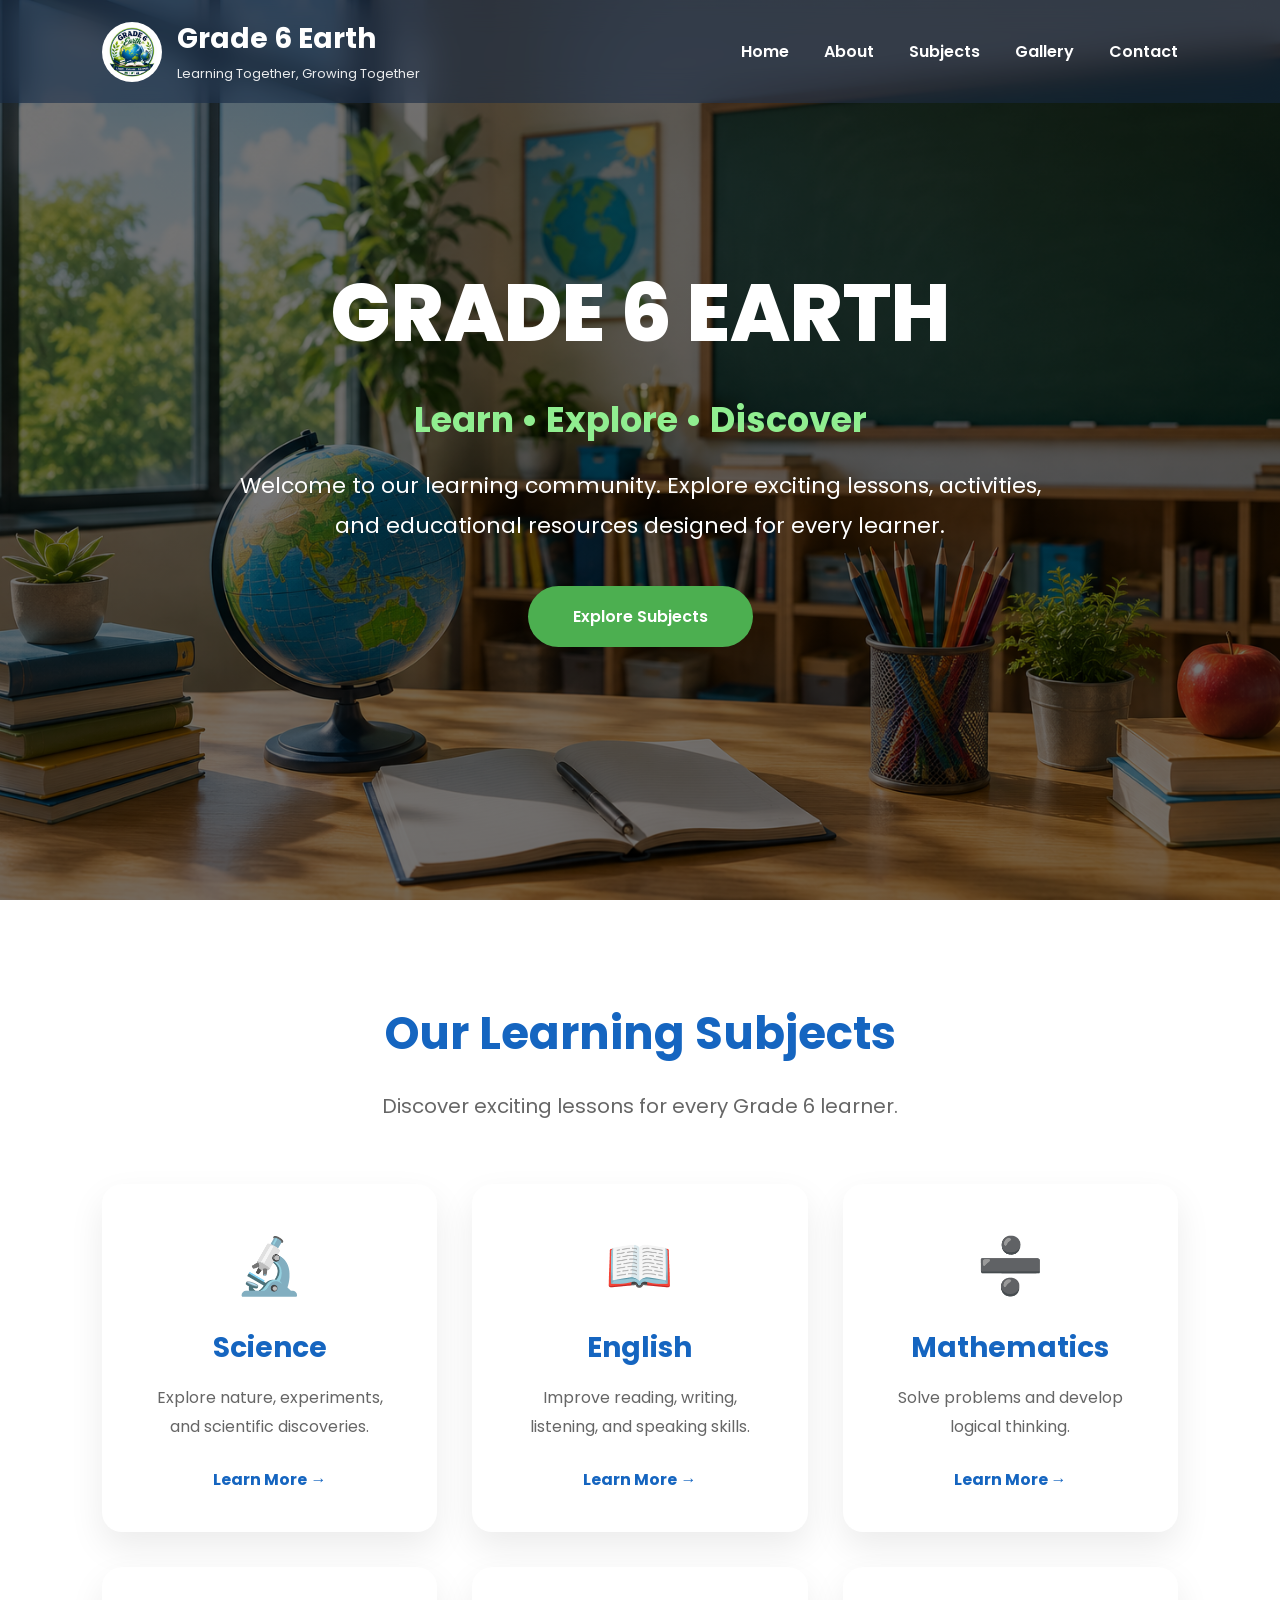
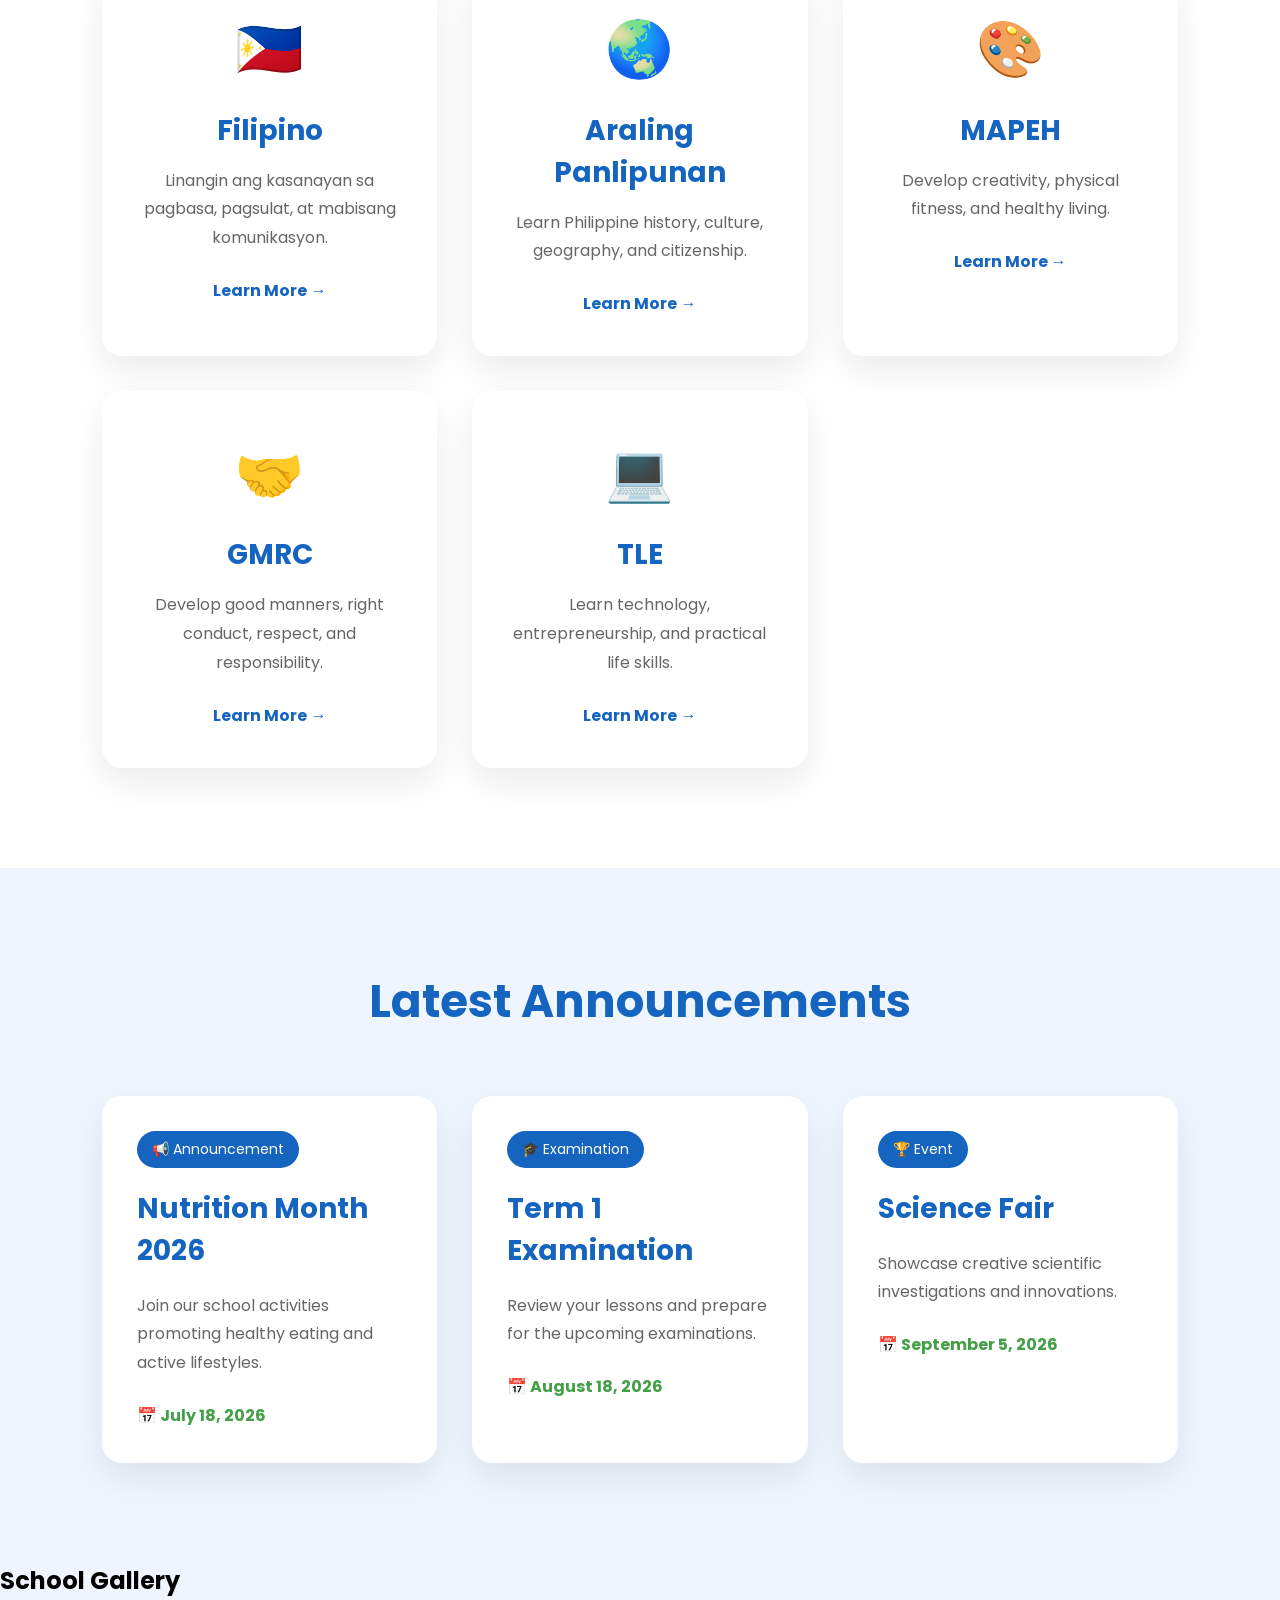
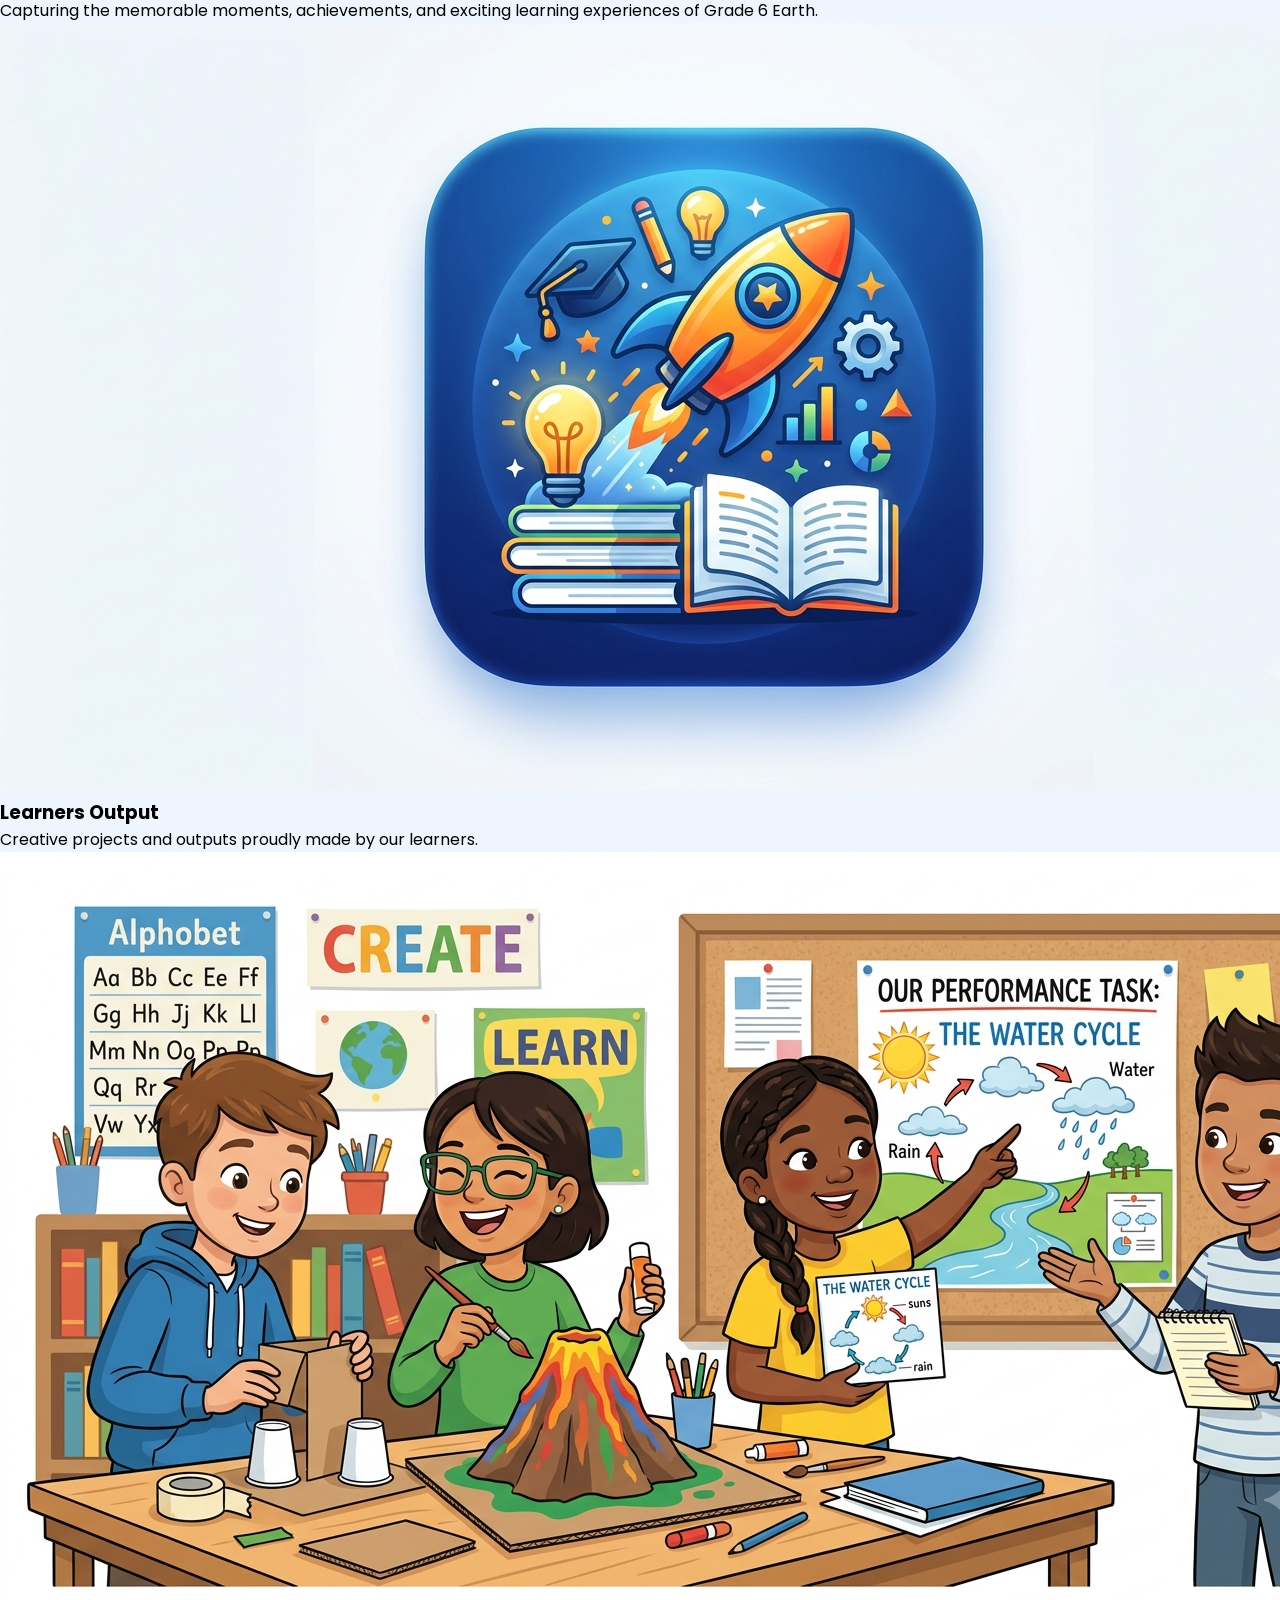
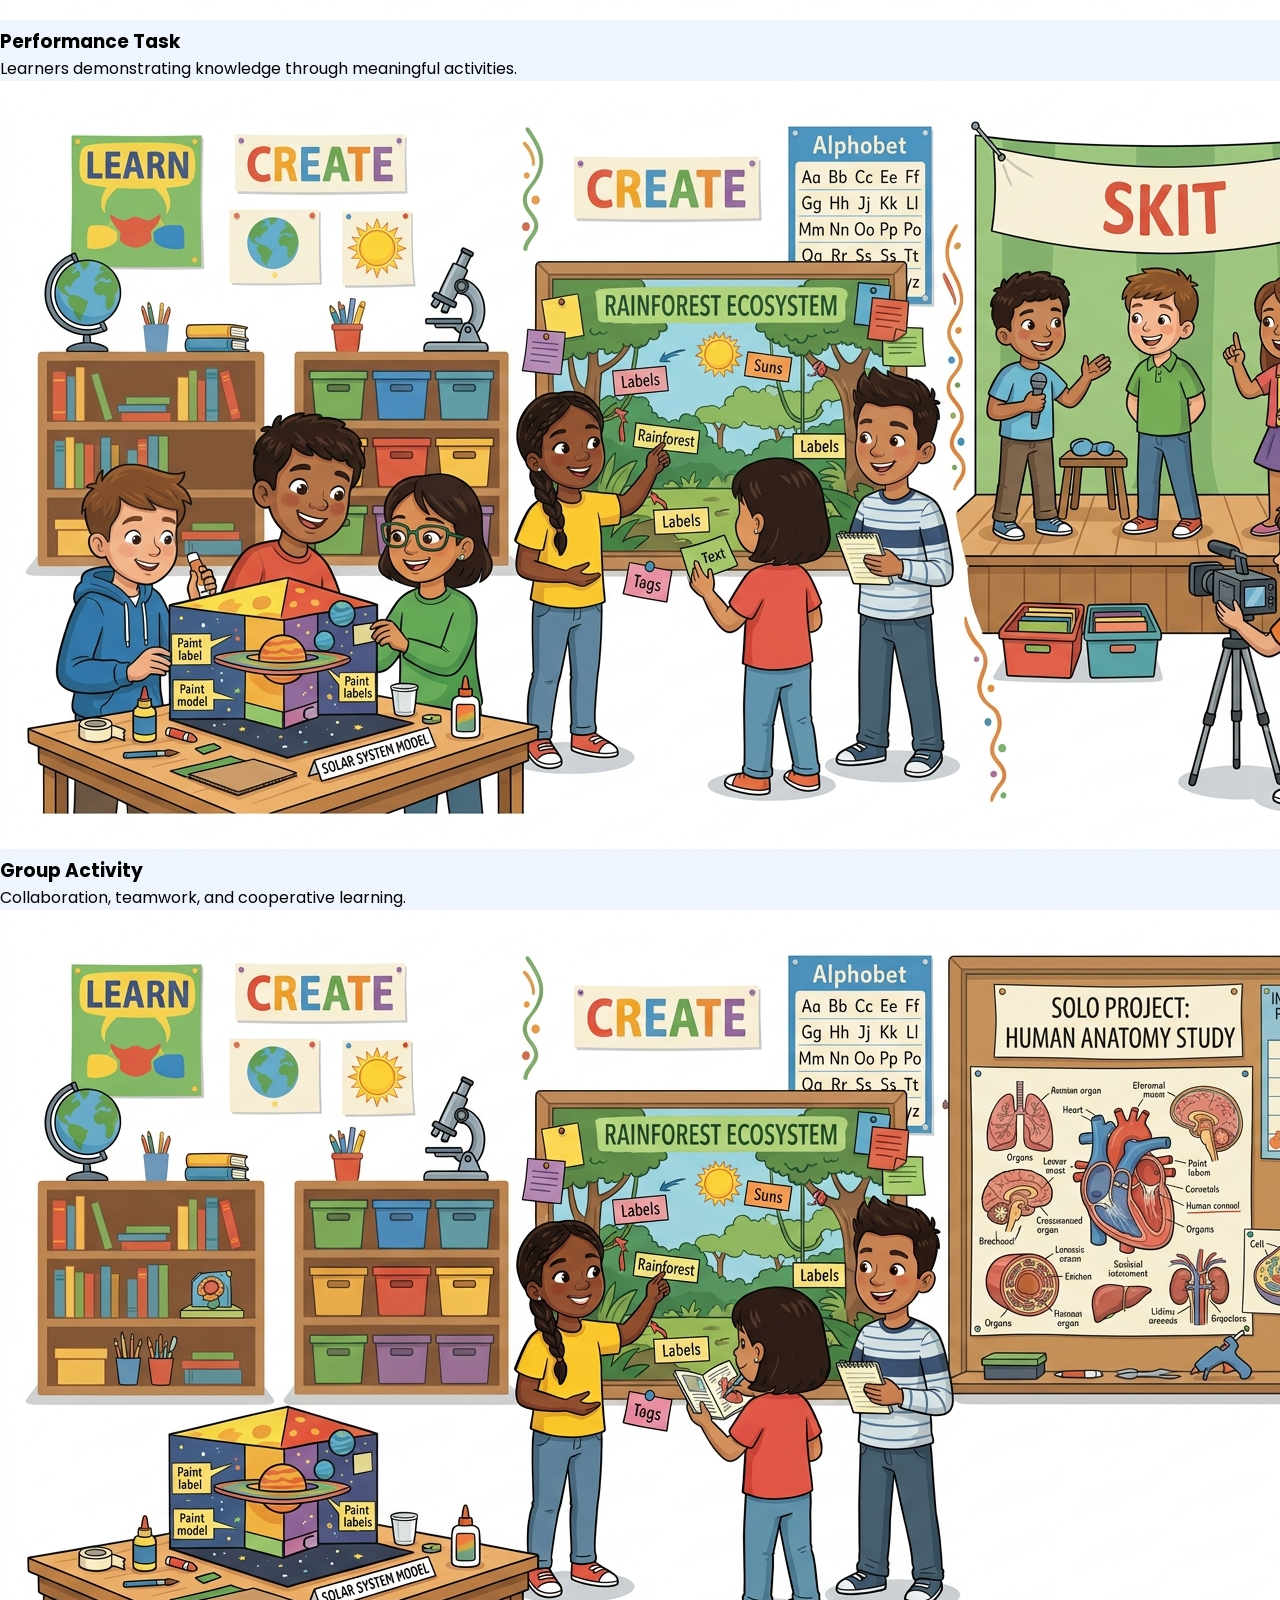
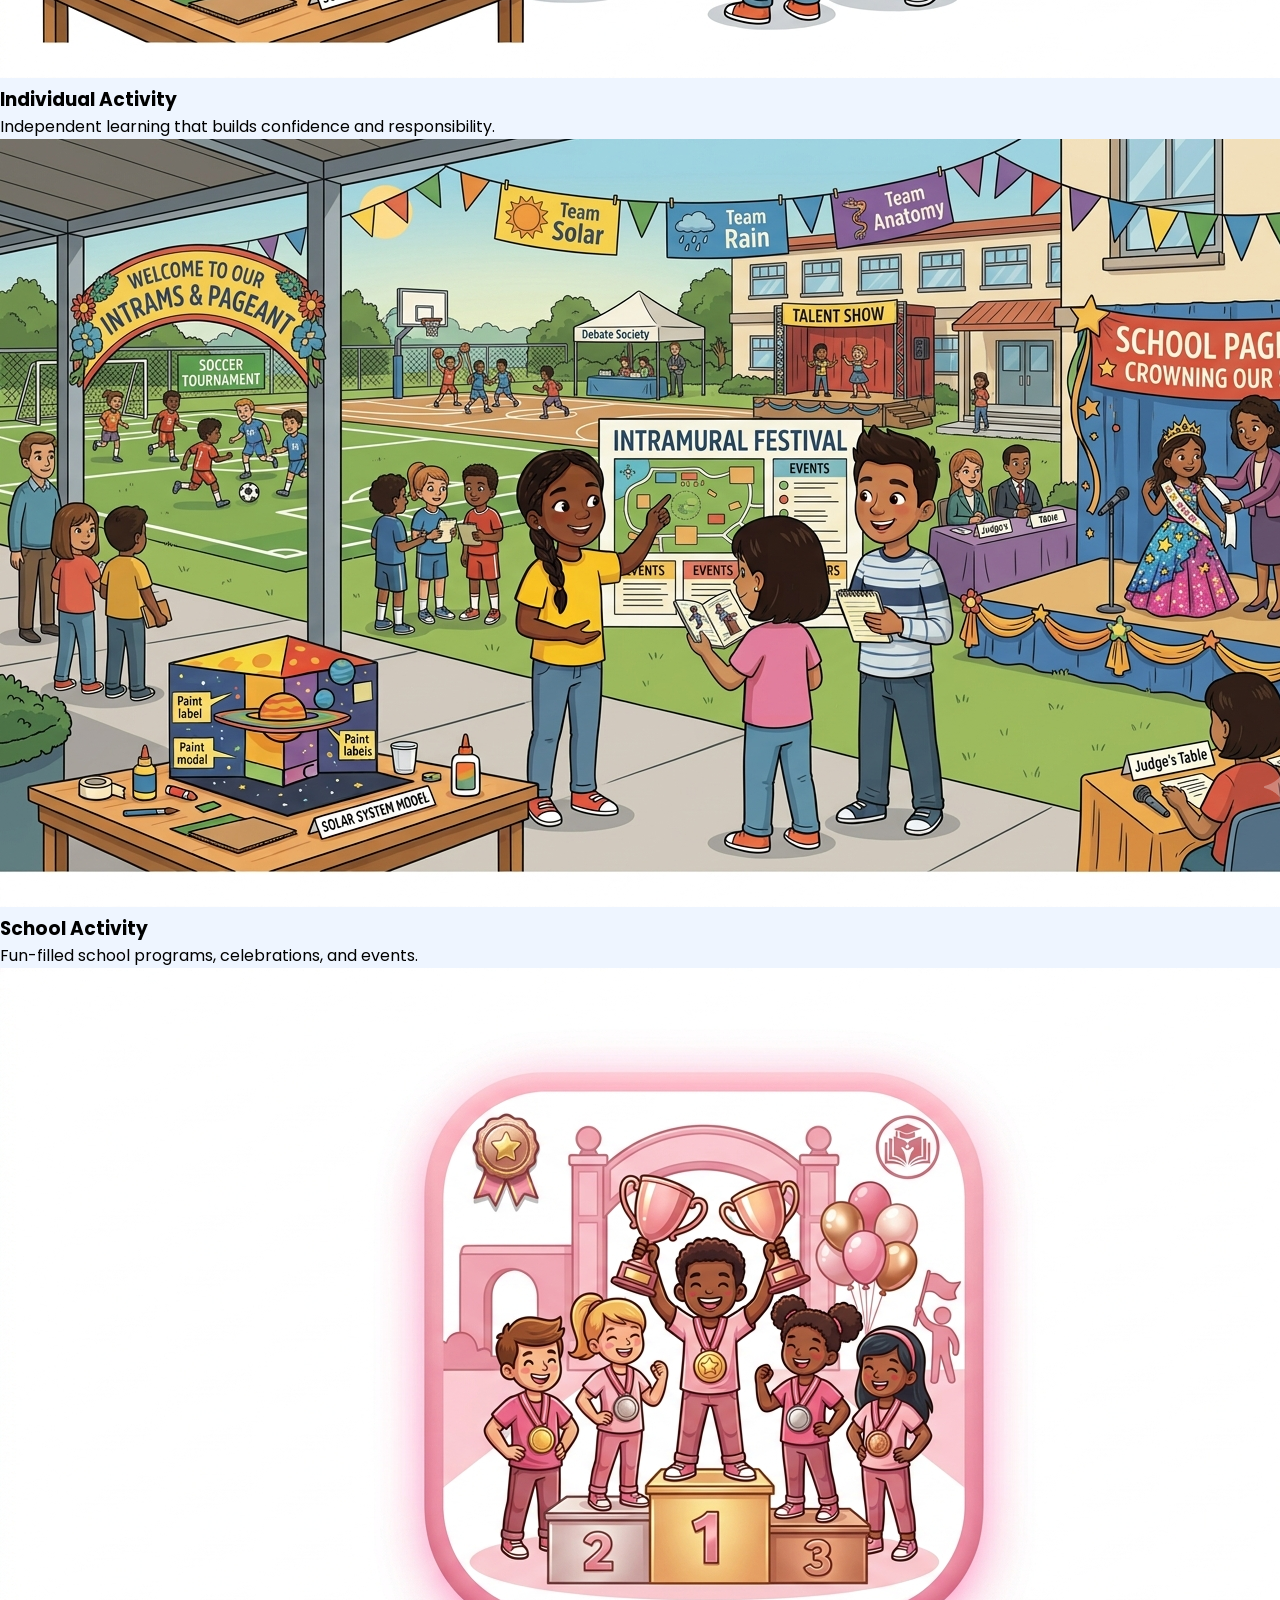
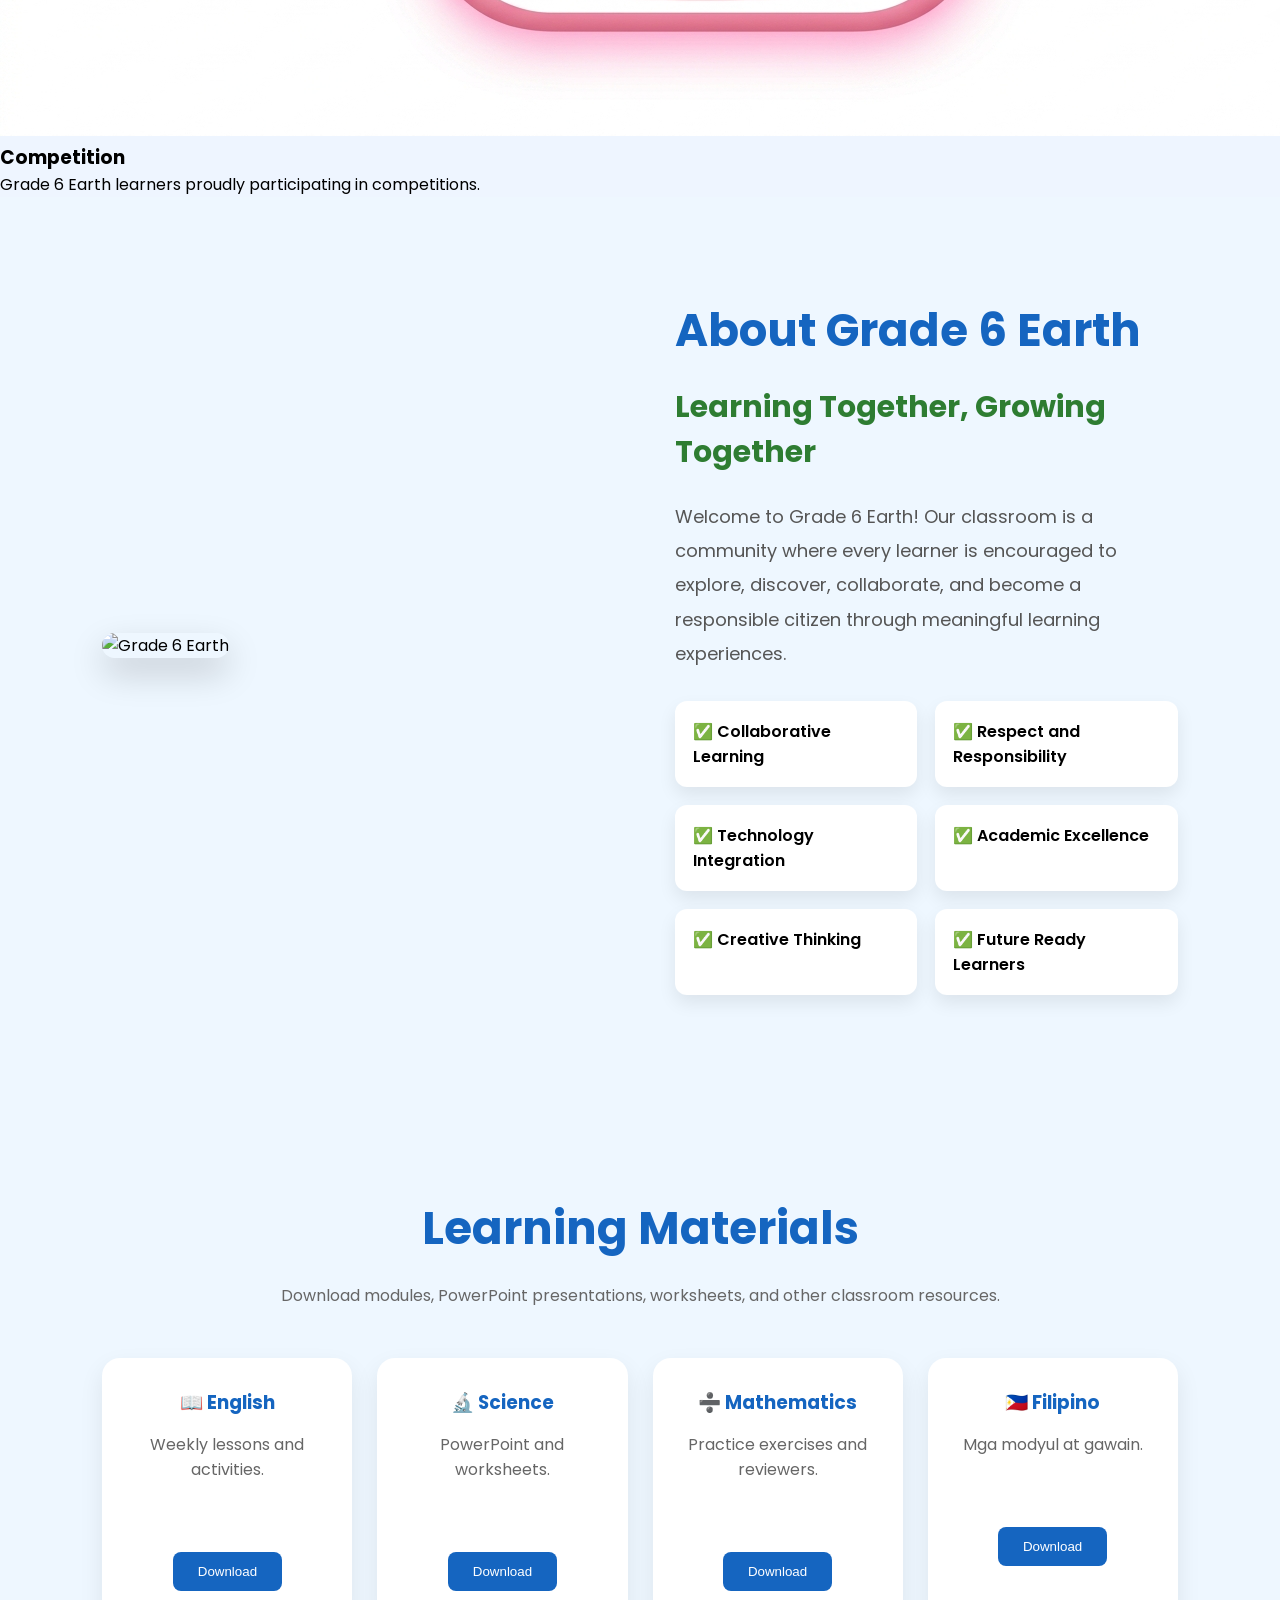
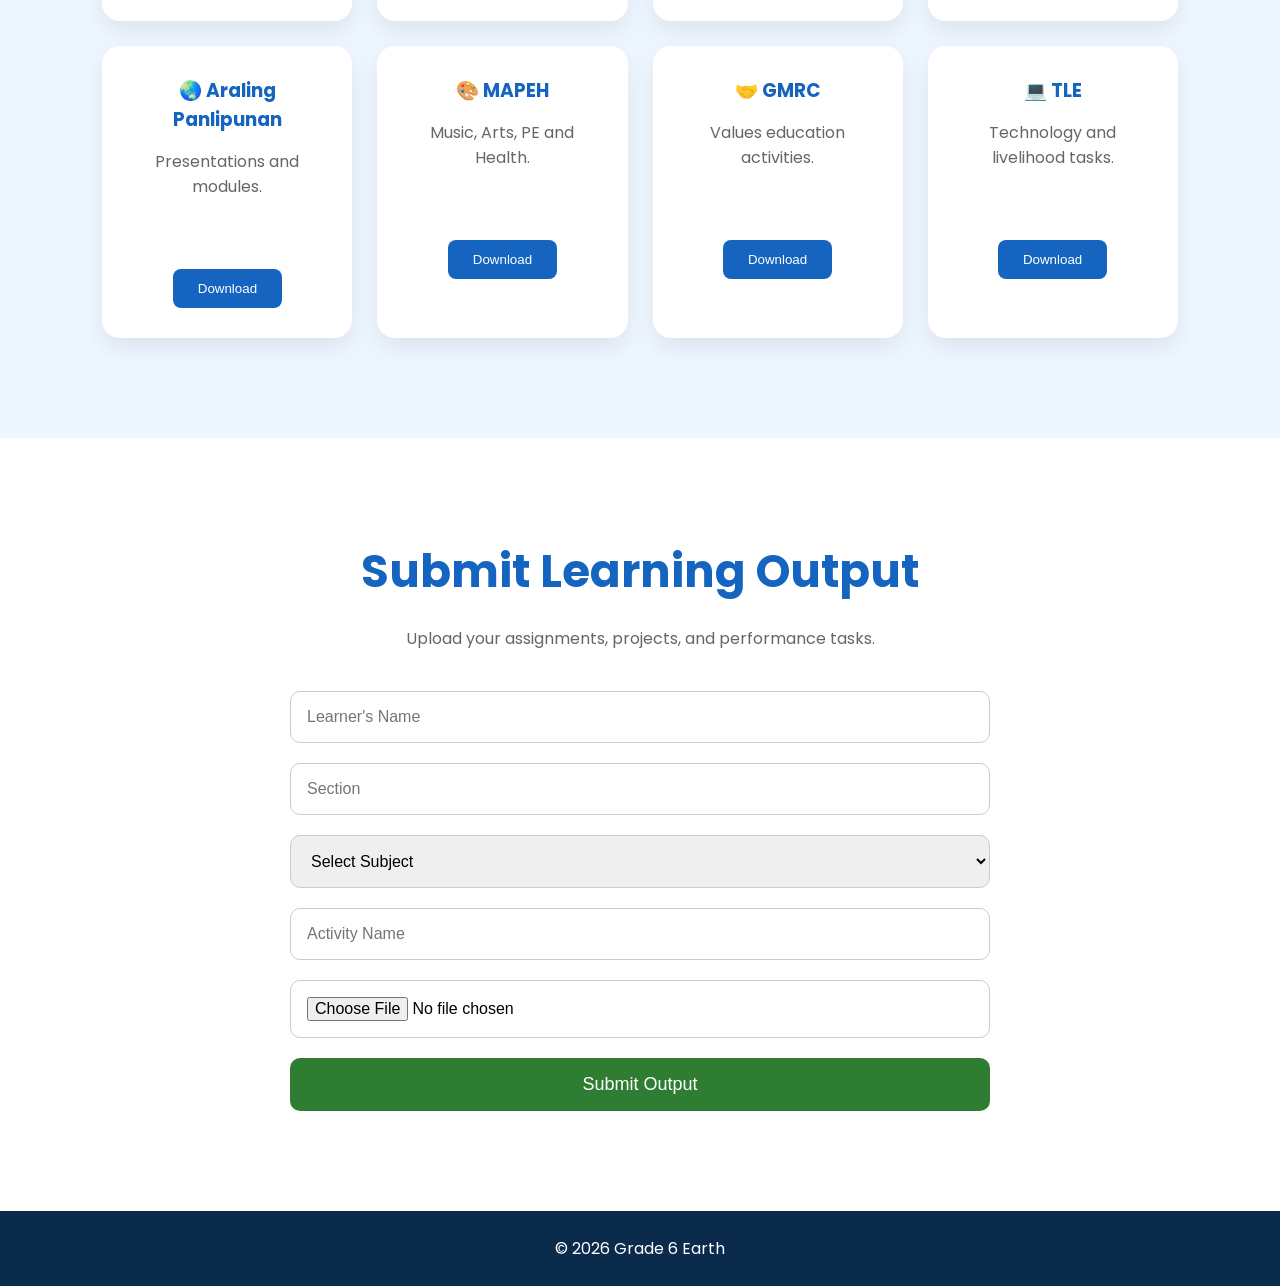
==== index.html @ b7b25fc5 "Update index.html" ====
<!DOCTYPE html>
<html lang="en">

<head>

<meta charset="UTF-8">

<meta name="viewport" content="width=device-width, initial-scale=1.0">

<title>Grade 6 Earth</title>

<link rel="stylesheet" href="style.css">

</head>

<body>

<nav class="navbar">

<div class="logo">

<img src="images/logo.png" alt="Logo">

<div>

<h2>Grade 6 Earth</h2>

<span>Learning Together, Growing Together</span>

</div>

</div>

<div class="menu-toggle">☰</div>

<ul class="nav-links">

<li><a href="#">Home</a></li>
<li><a href="#">About</a></li>
<li><a href="#">Subjects</a></li>
<li><a href="#">Gallery</a></li>
<li><a href="#">Contact</a></li>

</ul>

</nav>

<section class="hero">

<div class="hero-content">

<h1>GRADE 6 EARTH</h1>

<h3>Learn • Explore • Discover</h3>

<p>

Welcome to our learning community.
Explore exciting lessons,
activities,
and educational resources
designed for every learner.

</p>

<a href="#" class="btn">

Explore Subjects

</a>

</div>

</section>

<section class="subjects">

<h2>Our Learning Subjects</h2>

<p>

Discover exciting lessons
for every Grade 6 learner.

</p>

<div class="subject-grid">

    <div class="card">

        <div class="icon">🔬</div>

        <h3>Science</h3>

        <p>
            Explore nature, experiments,
            and scientific discoveries.
        </p>

        <a href="pages/science.html" target="_blank">
    Learn More →
</a>

    </div>

    <div class="card">

        <div class="icon">📖</div>

        <h3>English</h3>

        <p>
            Improve reading,
            writing, listening,
            and speaking skills.
        </p>

        <a href="pages/english.html" target="_blank">
    Learn More →
</a>

    </div>

    <div class="card">

        <div class="icon">➗</div>

        <h3>Mathematics</h3>

        <p>
            Solve problems and
            develop logical thinking.
        </p>

        <a href="pages/mathematics.html" target="_blank">
    Learn More →
</a>

    </div>

    <div class="card">

        <div class="icon">🇵🇭</div>

        <h3>Filipino</h3>

        <p>
            Linangin ang kasanayan
            sa pagbasa, pagsulat,
            at mabisang komunikasyon.
        </p>

        <a href="pages/filipino.html" target="_blank">
    Learn More →
</a>

    </div>

    <div class="card">

        <div class="icon">🌏</div>

        <h3>Araling Panlipunan</h3>

        <p>
            Learn Philippine history,
            culture, geography,
            and citizenship.
        </p>

        <a href="pages/aralingpanlipunan.html" target="_blank">
    Learn More →
</a>

    </div>

    <div class="card">

        <div class="icon">🎨</div>

        <h3>MAPEH</h3>

        <p>
            Develop creativity,
            physical fitness,
            and healthy living.
        </p>

        <a href="pages/mapeh.html" target="_blank">
    Learn More →
</a>

    </div>

    <div class="card">

        <div class="icon">🤝</div>

        <h3>GMRC</h3>

        <p>
            Develop good manners,
            right conduct,
            respect, and responsibility.
        </p>

        <a href="pages/gmrc.html" target="_blank">
    Learn More →
</a>

    </div>

    <div class="card">

        <div class="icon">💻</div>

        <h3>TLE</h3>

        <p>
            Learn technology,
            entrepreneurship,
            and practical life skills.
        </p>

        <a href="pages/tle.html" target="_blank">
    Learn More →
</a>

    </div>

</div>

</section>

<section class="news">

<h2>Latest Announcements</h2>

<div class="news-grid">

<div class="news-card">

<span class="badge">

📢 Announcement

</span>

<h3>

Nutrition Month 2026

</h3>

<p>

Join our school activities
promoting healthy eating
and active lifestyles.

</p>

<span class="date">

📅 July 18, 2026

</span>

</div>

<div class="news-card">

<span class="badge">

🎓 Examination

</span>

<h3>

Term 1 Examination

</h3>

<p>

Review your lessons
and prepare for the
upcoming examinations.

</p>

<span class="date">

📅 August 18, 2026

</span>

</div>

<div class="news-card">

<span class="badge">

🏆 Event

</span>

<h3>

Science Fair

</h3>

<p>

Showcase creative
scientific investigations
and innovations.

</p>

<span class="date">

📅 September 5, 2026

</span>

</div>

</div>

</section>

<section class="gallery">

    <h2>School Gallery</h2>

    <p>
        Capturing the memorable moments, achievements,
        and exciting learning experiences of Grade 6 Earth.
    </p>

    <div class="gallery-grid">

        <!-- Learners Output -->

        <div class="gallery-card">

            <img src="images/gallery1.jpg" alt="Learners Output">

            <div class="overlay">

                <h3>Learners Output</h3>

                <p>
                    Creative projects and outputs proudly made by our learners.
                </p>

            </div>

        </div>

        <!-- Performance Task -->

        <div class="gallery-card">

            <img src="images/gallery2.jpg" alt="Performance Task">

            <div class="overlay">

                <h3>Performance Task</h3>

                <p>
                    Learners demonstrating knowledge through meaningful activities.
                </p>

            </div>

        </div>

        <!-- Group Activity -->

        <div class="gallery-card">

            <img src="images/gallery3.jpg" alt="Group Activity">

            <div class="overlay">

                <h3>Group Activity</h3>

                <p>
                    Collaboration, teamwork, and cooperative learning.
                </p>

            </div>

        </div>

        <!-- Individual Activity -->

        <div class="gallery-card">

            <img src="images/gallery4.jpg" alt="Individual Activity">

            <div class="overlay">

                <h3>Individual Activity</h3>

                <p>
                    Independent learning that builds confidence and responsibility.
                </p>

            </div>

        </div>

        <!-- School Activity -->

        <div class="gallery-card">

            <img src="images/gallery5.jpg" alt="School Activity">

            <div class="overlay">

                <h3>School Activity</h3>

                <p>
                    Fun-filled school programs, celebrations, and events.
                </p>

            </div>

        </div>

        <!-- Competition -->

        <div class="gallery-card">

            <img src="images/gallery6.jpg" alt="Competition">

            <div class="overlay">

                <h3>Competition</h3>

                <p>
                    Grade 6 Earth learners proudly participating in competitions.
                </p>

            </div>

        </div>

    </div>

</section>

<section class="about">

    <div class="about-image">

        <img src="images/about.jpg" alt="Grade 6 Earth">

    </div>

    <div class="about-content">

        <h2>About Grade 6 Earth</h2>

        <h3>
            Learning Together,
            Growing Together
        </h3>

        <p>

            Welcome to Grade 6 Earth!
            Our classroom is a community where every learner is encouraged
            to explore, discover, collaborate, and become a responsible
            citizen through meaningful learning experiences.

        </p>

        <div class="about-list">

            <div>✅ Collaborative Learning</div>

            <div>✅ Respect and Responsibility</div>

            <div>✅ Technology Integration</div>

            <div>✅ Academic Excellence</div>

            <div>✅ Creative Thinking</div>

            <div>✅ Future Ready Learners</div>

        </div>

    </div>

</section>

<section class="materials">

    <h2>Learning Materials</h2>

    <p>
        Download modules, PowerPoint presentations,
        worksheets, and other classroom resources.
    </p>

    <div class="materials-grid">

        <div class="material-card">

            <h3>📖 English</h3>

            <p>Weekly lessons and activities.</p>

            <button>Download</button>

        </div>

        <div class="material-card">

            <h3>🔬 Science</h3>

            <p>PowerPoint and worksheets.</p>

            <button>Download</button>

        </div>

        <div class="material-card">

            <h3>➗ Mathematics</h3>

            <p>Practice exercises and reviewers.</p>

            <button>Download</button>

        </div>

        <div class="material-card">

            <h3>🇵🇭 Filipino</h3>

            <p>Mga modyul at gawain.</p>

            <button>Download</button>

        </div>

        <div class="material-card">

            <h3>🌏 Araling Panlipunan</h3>

            <p>Presentations and modules.</p>

            <button>Download</button>

        </div>

        <div class="material-card">

            <h3>🎨 MAPEH</h3>

            <p>Music, Arts, PE and Health.</p>

            <button>Download</button>

        </div>

        <div class="material-card">

            <h3>🤝 GMRC</h3>

            <p>Values education activities.</p>

            <button>Download</button>

        </div>

        <div class="material-card">

            <h3>💻 TLE</h3>

            <p>Technology and livelihood tasks.</p>

            <button>Download</button>

        </div>

    </div>

</section>

<section class="upload">

    <h2>Submit Learning Output</h2>

    <p>
        Upload your assignments,
        projects, and performance tasks.
    </p>

    <form>

        <input type="text"
        placeholder="Learner's Name">

        <input type="text"
        placeholder="Section">

        <select>

            <option>Select Subject</option>

            <option>English</option>

            <option>Filipino</option>

            <option>Mathematics</option>

            <option>Science</option>

            <option>Araling Panlipunan</option>

            <option>MAPEH</option>

            <option>GMRC</option>

            <option>TLE</option>

        </select>

        <input type="text"
        placeholder="Activity Name">

        <input type="file">

        <button type="submit">

            Submit Output

        </button>

    </form>

</section>

<footer>

© 2026 Grade 6 Earth

</footer>

<script type="module" src="firebase.js"></script>
<script src="script.js"></script>

</body>
</html>
---- style.css ----
@import url('https://fonts.googleapis.com/css2?family=Poppins:wght@300;400;500;600;700;800&display=swap');

*{
margin:0;
padding:0;
box-sizing:border-box;
}

body{

font-family:'Poppins',sans-serif;

background:#eef5ff;

}

/* =======================
NAVIGATION
======================= */

.navbar{

position:fixed;

top:0;

left:0;

width:100%;

display:flex;

justify-content:space-between;

align-items:center;

padding:18px 8%;

background:rgba(20,40,70,.55);

backdrop-filter:blur(15px);

z-index:1000;

transition:.3s;

}

.logo{

display:flex;

align-items:center;

gap:15px;

}

.logo img{

width:60px;

height:60px;

border-radius:50%;

background:white;

padding:5px;

}

.logo h2{

color:white;

font-size:28px;

}

.logo span{

color:white;

font-size:13px;

opacity:.9;

}

.nav-links{

display:flex;

list-style:none;

gap:35px;

}

.nav-links a{

text-decoration:none;

color:white;

font-weight:600;

transition:.3s;

position:relative;

}

/* underline animation */

.nav-links a::after{

content:"";

position:absolute;

left:0;

bottom:-8px;

width:0;

height:3px;

background:#90EE90;

transition:.3s;

}

.nav-links a:hover::after{

width:100%;

}

/* =======================
HERO
======================= */

.hero{

height:100vh;

background:

linear-gradient(rgba(0,0,0,.55),rgba(0,0,0,.55)),

url("images/hero.jpg");

background-size:cover;

background-position:center;

display:flex;

justify-content:center;

align-items:center;

text-align:center;

color:white;

padding:20px;

}

.hero-content{

max-width:850px;

}

.hero h1{

font-size:80px;

font-weight:800;

}

.hero h3{

font-size:35px;

margin:20px 0;

color:#90EE90;

}

.hero p{

font-size:22px;

line-height:1.8;

margin-bottom:40px;

}

.btn{

display:inline-block;

padding:18px 45px;

background:#4CAF50;

border-radius:50px;

color:white;

text-decoration:none;

font-weight:600;

transition:.3s;

}

.btn:hover{

transform:translateY(-5px);

background:#2E7D32;

}

/* =======================
FOOTER
======================= */

footer{

background:#0B2B4C;

color:white;

text-align:center;

padding:25px;

}
.menu-toggle{

display:none;

font-size:34px;

color:white;

cursor:pointer;

}

/* =======================
RESPONSIVE
======================= */

@media(max-width:900px){

.menu-toggle{

display:block;

}

.nav-links{

position:absolute;

top:90px;

left:0;

width:100%;

background:#0B2B4C;

flex-direction:column;

text-align:center;

padding:25px 0;

display:none;

}

.nav-links.active{

display:flex;

}

.logo h2{

font-size:22px;

}

.logo span{

display:none;

}

.hero h1{

font-size:50px;

}

.hero h3{

font-size:26px;

}

.hero p{

font-size:18px;

}

}
.subjects{

padding:100px 8%;

background:white;

text-align:center;

}

.subjects h2{

font-size:45px;

color:#1565C0;

margin-bottom:20px;

}

.subjects>p{

font-size:20px;

color:#666;

max-width:800px;

margin:auto;

margin-bottom:60px;

line-height:1.8;

}

/* GRID */

.subject-grid{

display:grid;

grid-template-columns:repeat(auto-fit,minmax(300px,1fr));

gap:35px;

}

/* CARD */

.card{

background:white;

padding:40px;

border-radius:20px;

box-shadow:0 15px 35px rgba(0,0,0,.08);

transition:.35s;

}

.card:hover{

transform:translateY(-10px);

box-shadow:0 20px 45px rgba(0,0,0,.18);

}

/* ICON */

.icon{

font-size:55px;

margin-bottom:20px;

}

/* TITLE */

.card h3{

font-size:28px;

color:#1565C0;

margin-bottom:15px;

}

/* DESCRIPTION */

.card p{

color:#666;

line-height:1.8;

margin-bottom:25px;

}

/* BUTTON */

.card a{

text-decoration:none;

font-weight:700;

color:#1565C0;

transition:.3s;

}

.card a:hover{

color:#43A047;

}
.news{

padding:100px 8%;

background:#eef5ff;

}

.news h2{

text-align:center;

font-size:45px;

color:#1565C0;

margin-bottom:60px;

}

.news-grid{

display:grid;

grid-template-columns:repeat(auto-fit,minmax(320px,1fr));

gap:35px;

}

.news-card{

background:white;

padding:35px;

border-radius:20px;

box-shadow:0 15px 35px rgba(0,0,0,.08);

transition:.3s;

}

.news-card:hover{

transform:translateY(-10px);

}

.badge{

display:inline-block;

background:#1565C0;

color:white;

padding:8px 15px;

border-radius:25px;

font-size:14px;

margin-bottom:20px;

}

.news-card h3{

margin-bottom:20px;

font-size:28px;

color:#1565C0;

}

.news-card p{

line-height:1.8;

color:#666;

margin-bottom:25px;

}

.date{

font-weight:bold;

color:#43A047;

}

.about{

padding:100px 8%;

display:flex;

align-items:center;

justify-content:center;

gap:70px;

background:#eef7ff;

flex-wrap:wrap;

}

/* IMAGE */

.about-image{

flex:1;

min-width:320px;

}

.about-image img{

width:100%;

border-radius:25px;

box-shadow:0 15px 35px rgba(0,0,0,.18);

}

/* CONTENT */

.about-content{

flex:1;

min-width:320px;

}

.about-content h2{

font-size:45px;

color:#1565C0;

margin-bottom:20px;

}

.about-content h3{

font-size:30px;

margin-bottom:25px;

color:#2E7D32;

}

.about-content p{

font-size:18px;

line-height:1.9;

color:#555;

margin-bottom:30px;

}

.about-list{

display:grid;

grid-template-columns:repeat(2,1fr);

gap:18px;

}

.about-list div{

background:white;

padding:18px;

border-radius:12px;

font-weight:600;

box-shadow:0 8px 18px rgba(0,0,0,.08);

transition:.3s;

}

.about-list div:hover{

transform:translateY(-5px);

background:#1565C0;

color:white;

}
.materials{

padding:100px 8%;

background:#eef7ff;

text-align:center;

}

.materials h2{

font-size:45px;

color:#1565C0;

margin-bottom:20px;

}

.materials p{

margin-bottom:50px;

color:#666;

}

.materials-grid{

display:grid;

grid-template-columns:repeat(auto-fit,minmax(250px,1fr));

gap:25px;

}

.material-card{

background:white;

padding:30px;

border-radius:18px;

box-shadow:0 10px 25px rgba(0,0,0,.08);

transition:.3s;

}

.material-card:hover{

transform:translateY(-8px);

}

.material-card h3{

margin-bottom:15px;

color:#1565C0;

}

.material-card button{

margin-top:20px;

padding:12px 25px;

background:#1565C0;

color:white;

border:none;

border-radius:8px;

cursor:pointer;

}

/* ===================================
UPLOAD FORM
=================================== */

.upload{

padding:100px 8%;

text-align:center;

background:white;

}

.upload h2{

font-size:45px;

color:#1565C0;

margin-bottom:20px;

}

.upload p{

margin-bottom:40px;

color:#666;

}

.upload form{

max-width:700px;

margin:auto;

display:flex;

flex-direction:column;

gap:20px;

}

.upload input,
.upload select{

padding:16px;

border:1px solid #ccc;

border-radius:10px;

font-size:16px;

}

.upload button{

padding:16px;

background:#2E7D32;

color:white;

border:none;

border-radius:10px;

font-size:18px;

cursor:pointer;

transition:.3s;

}

.upload button:hover{

background:#1B5E20;

}
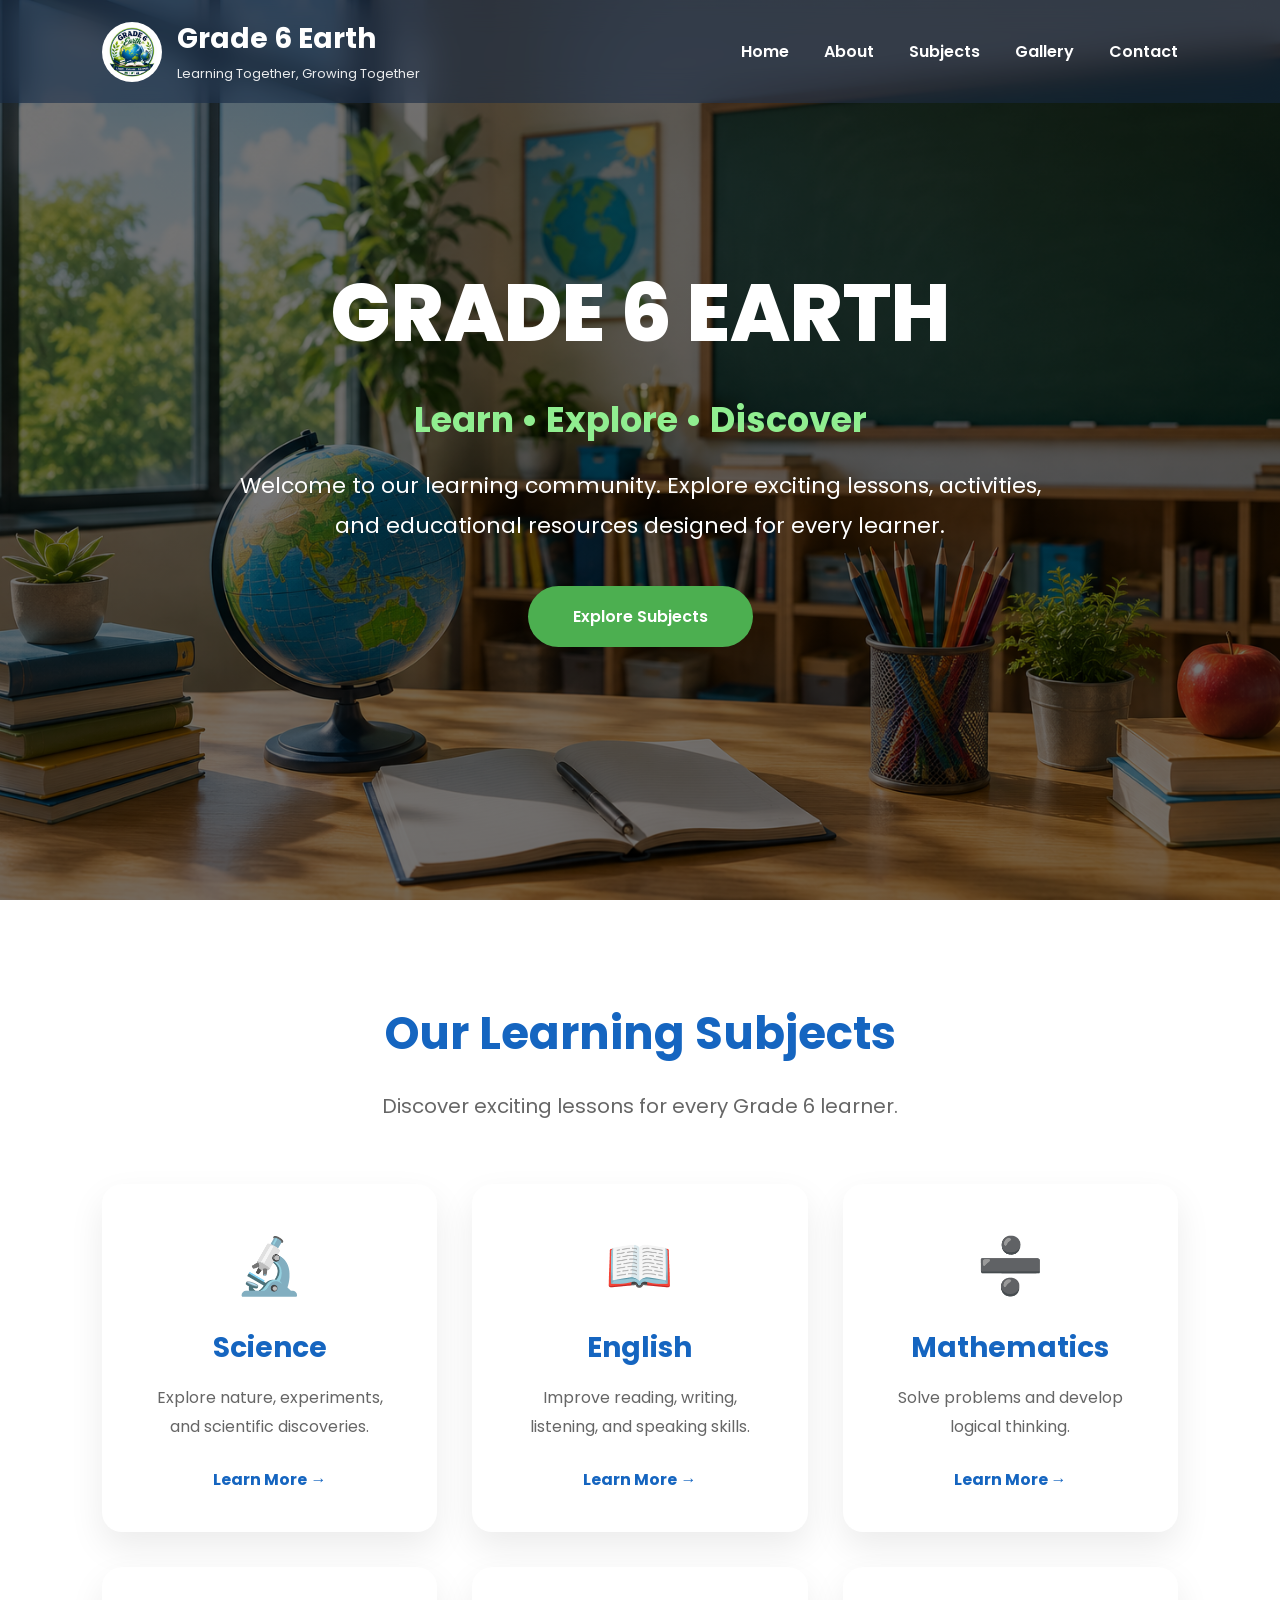
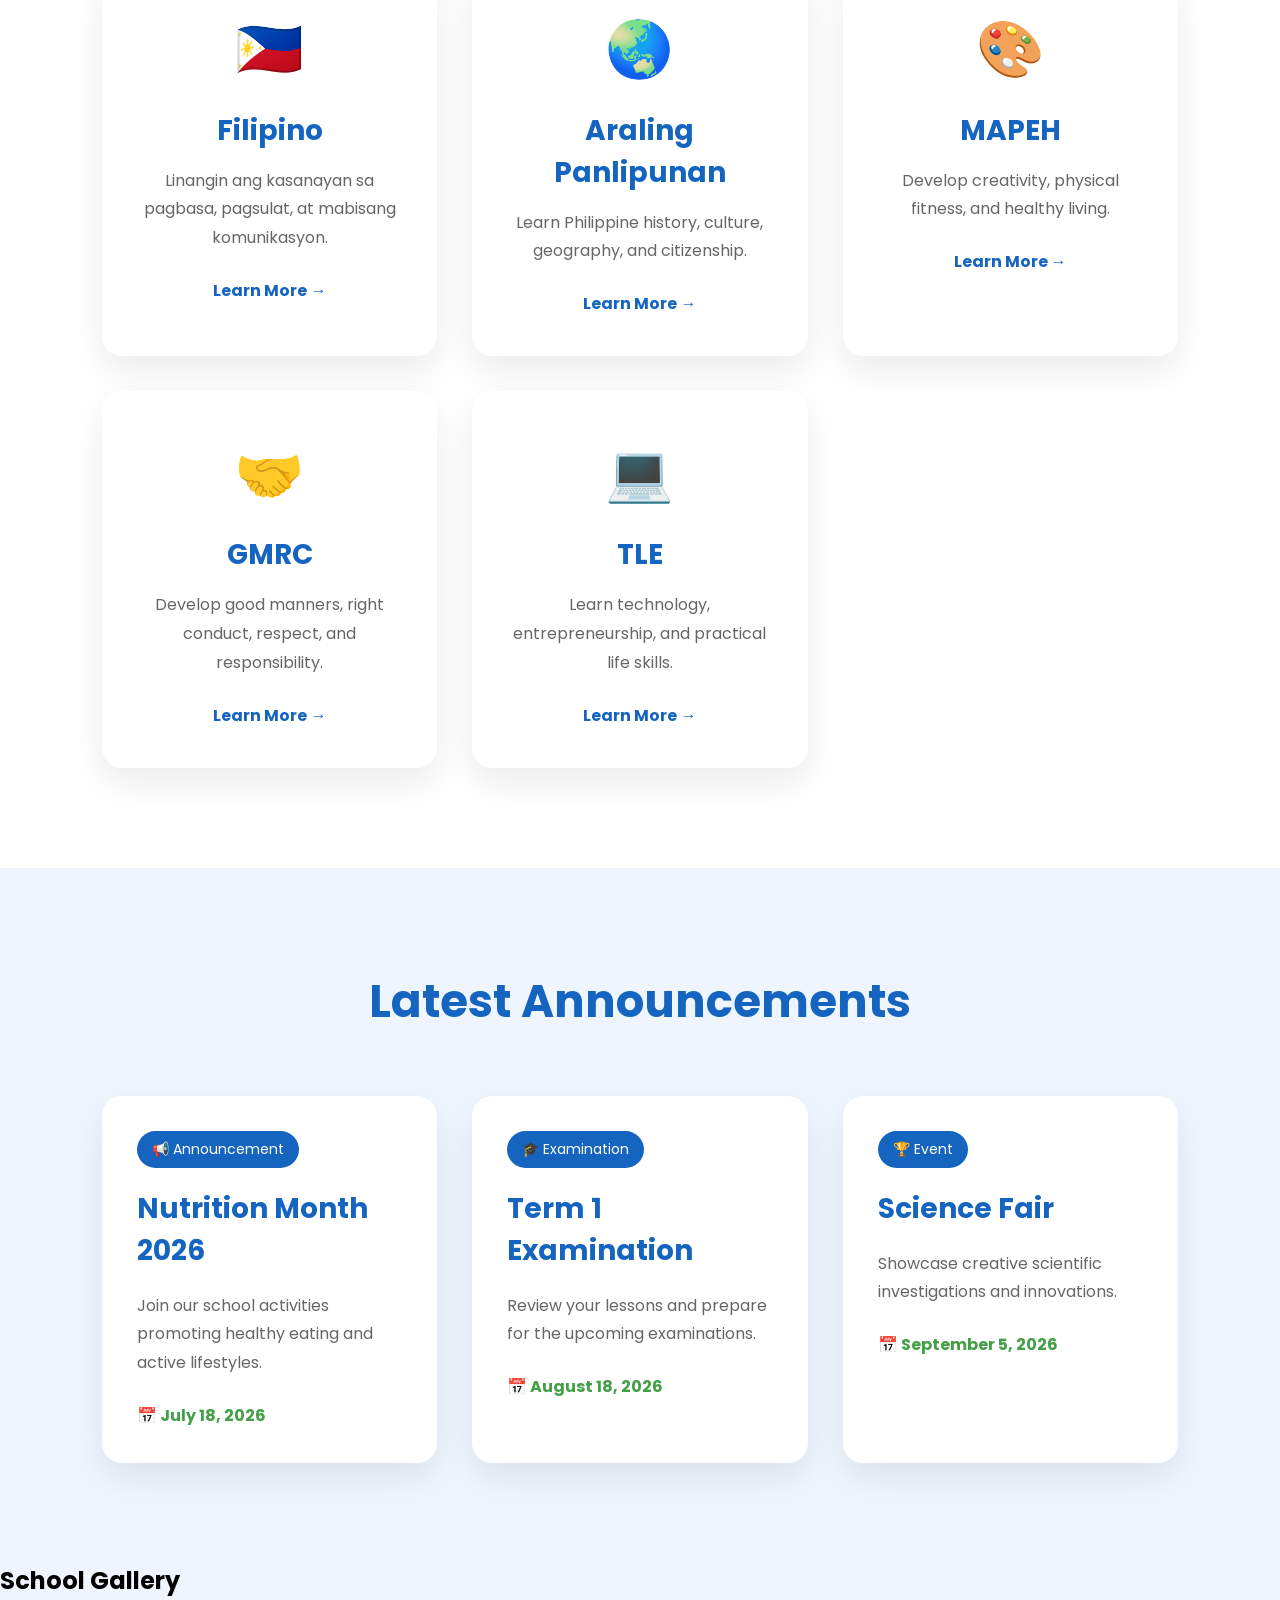
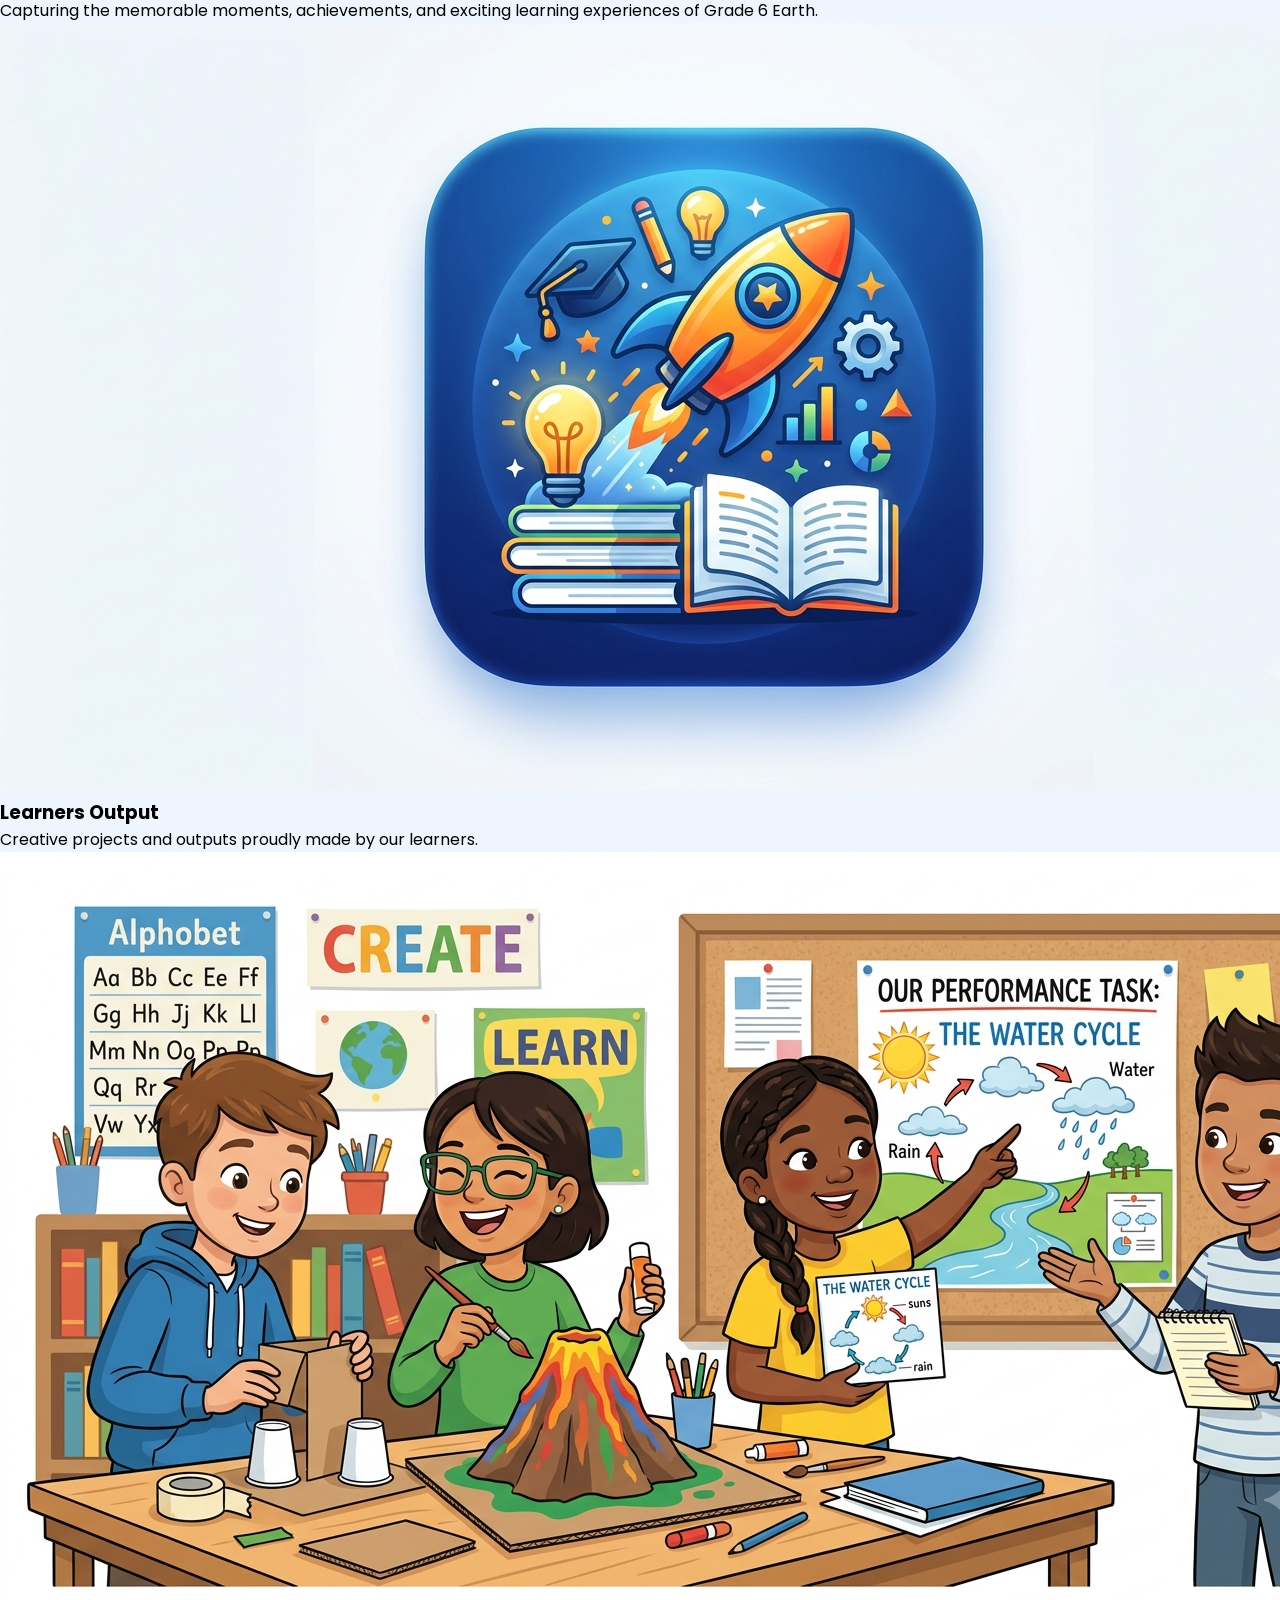
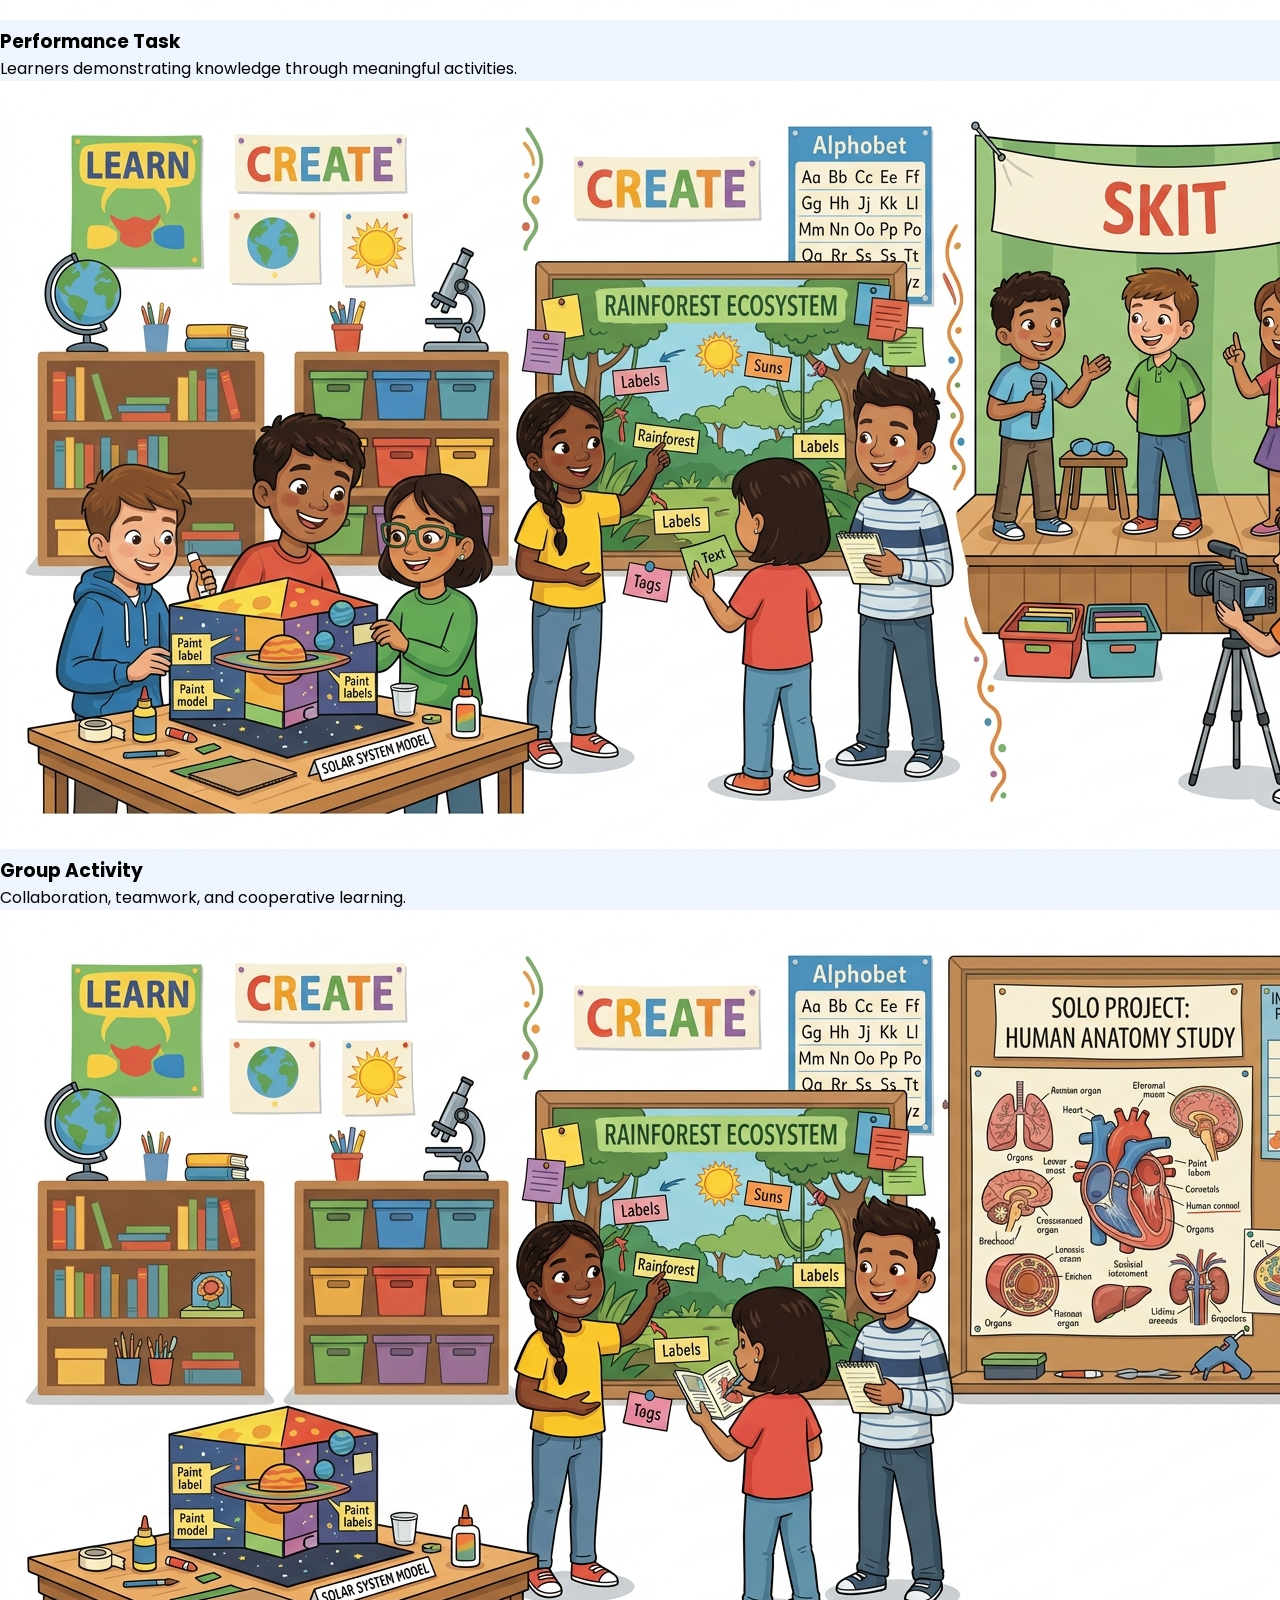
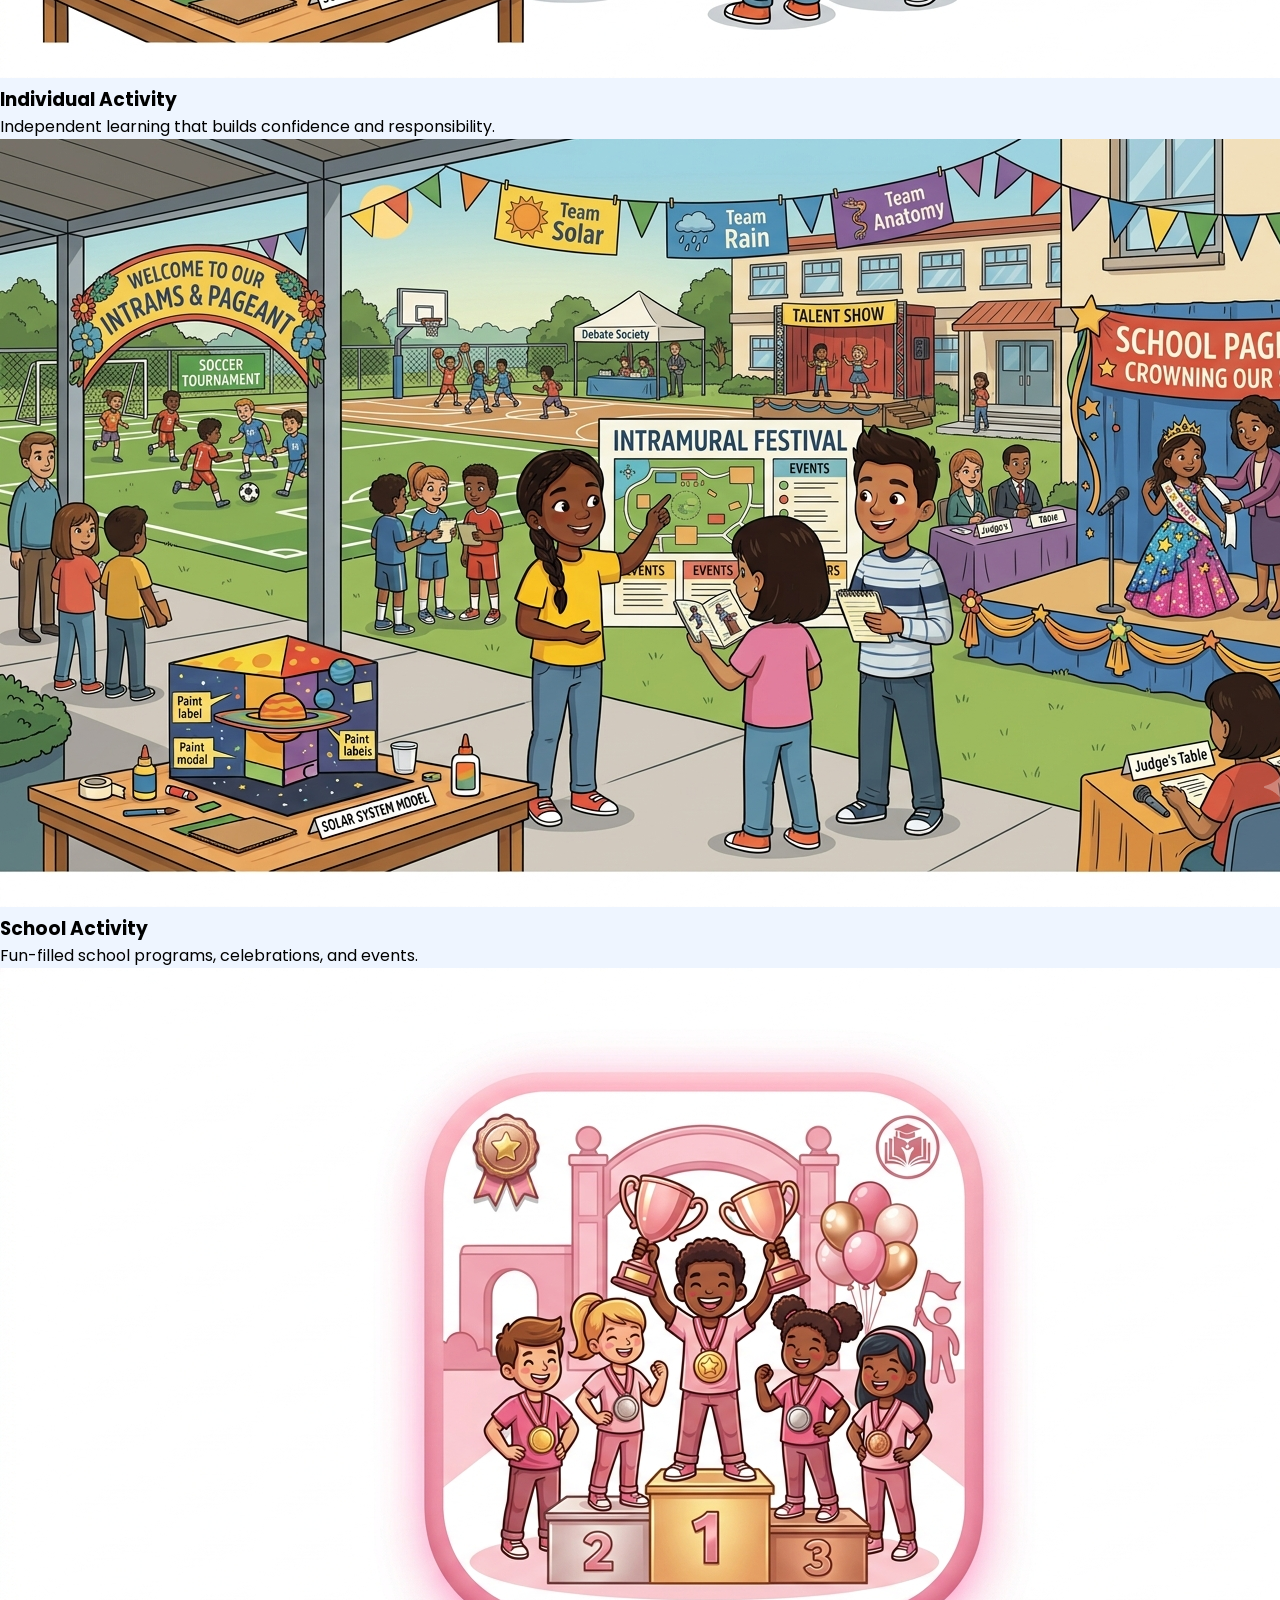
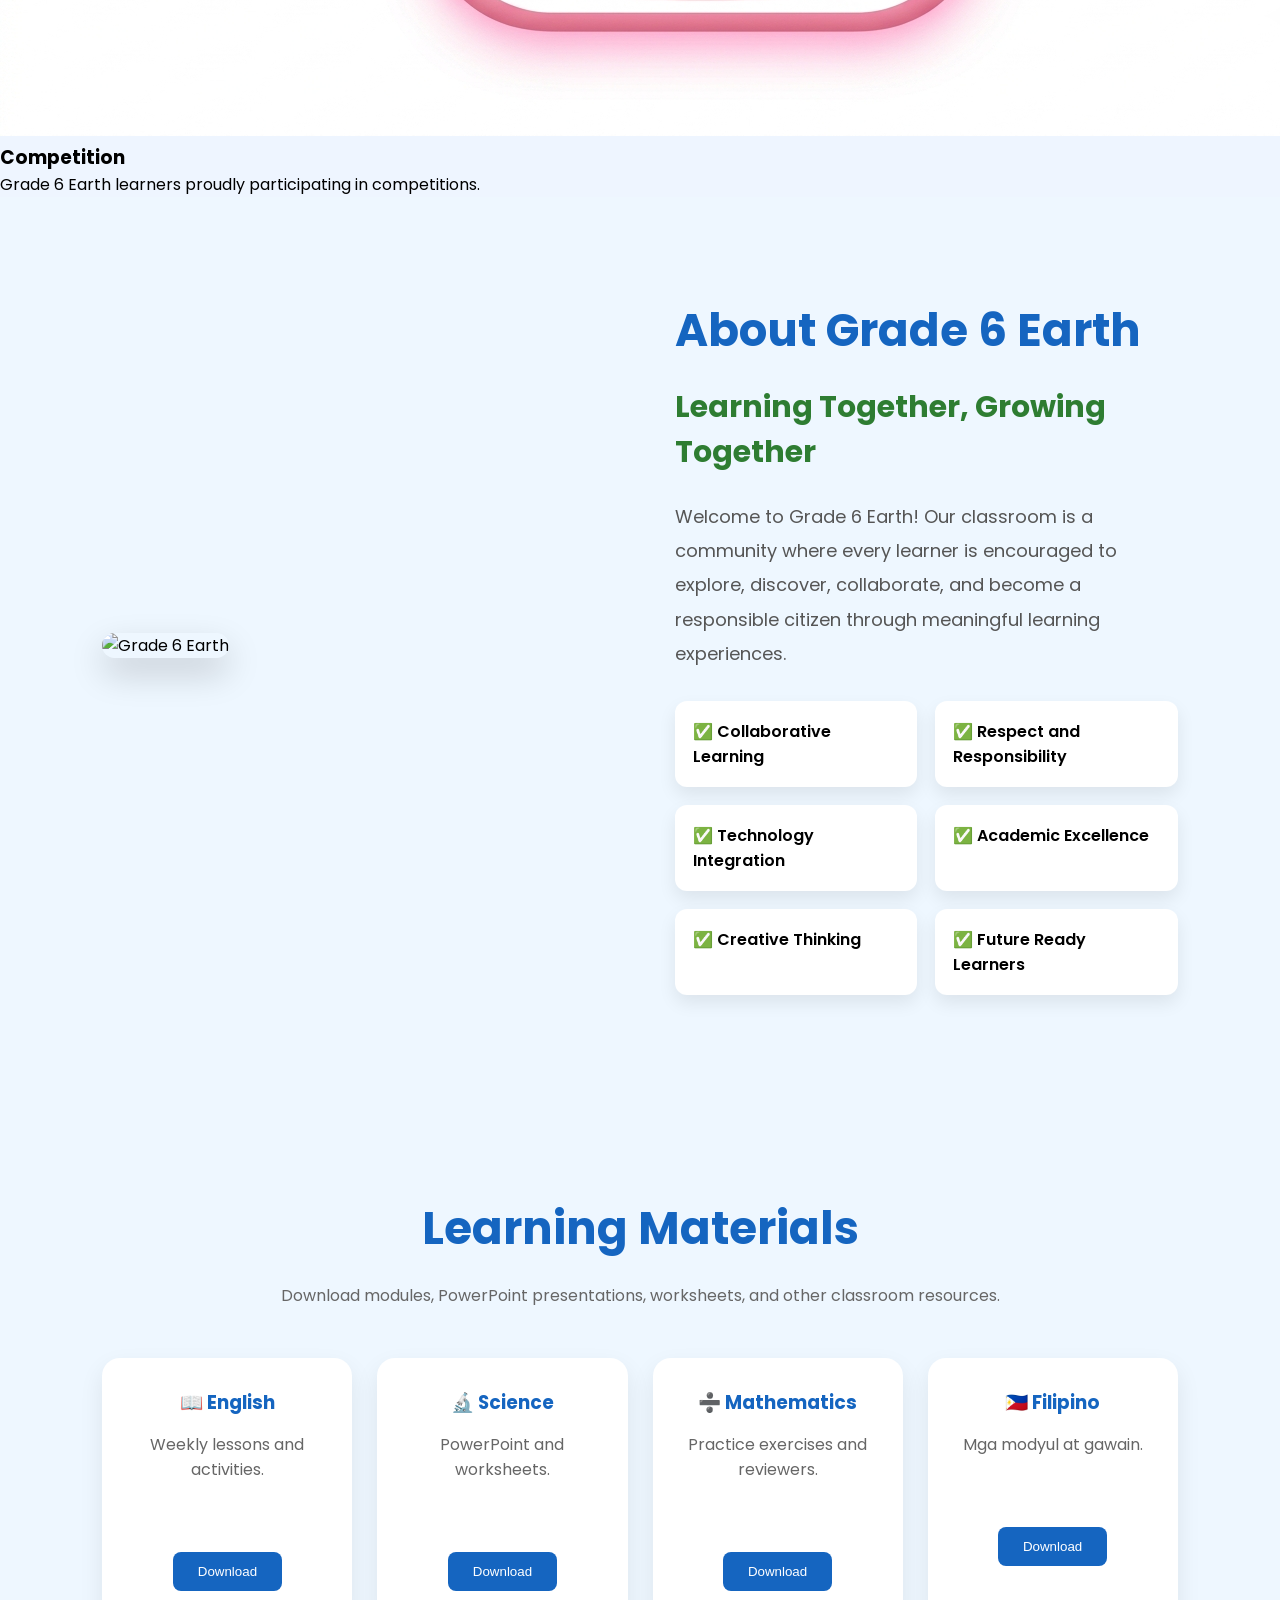
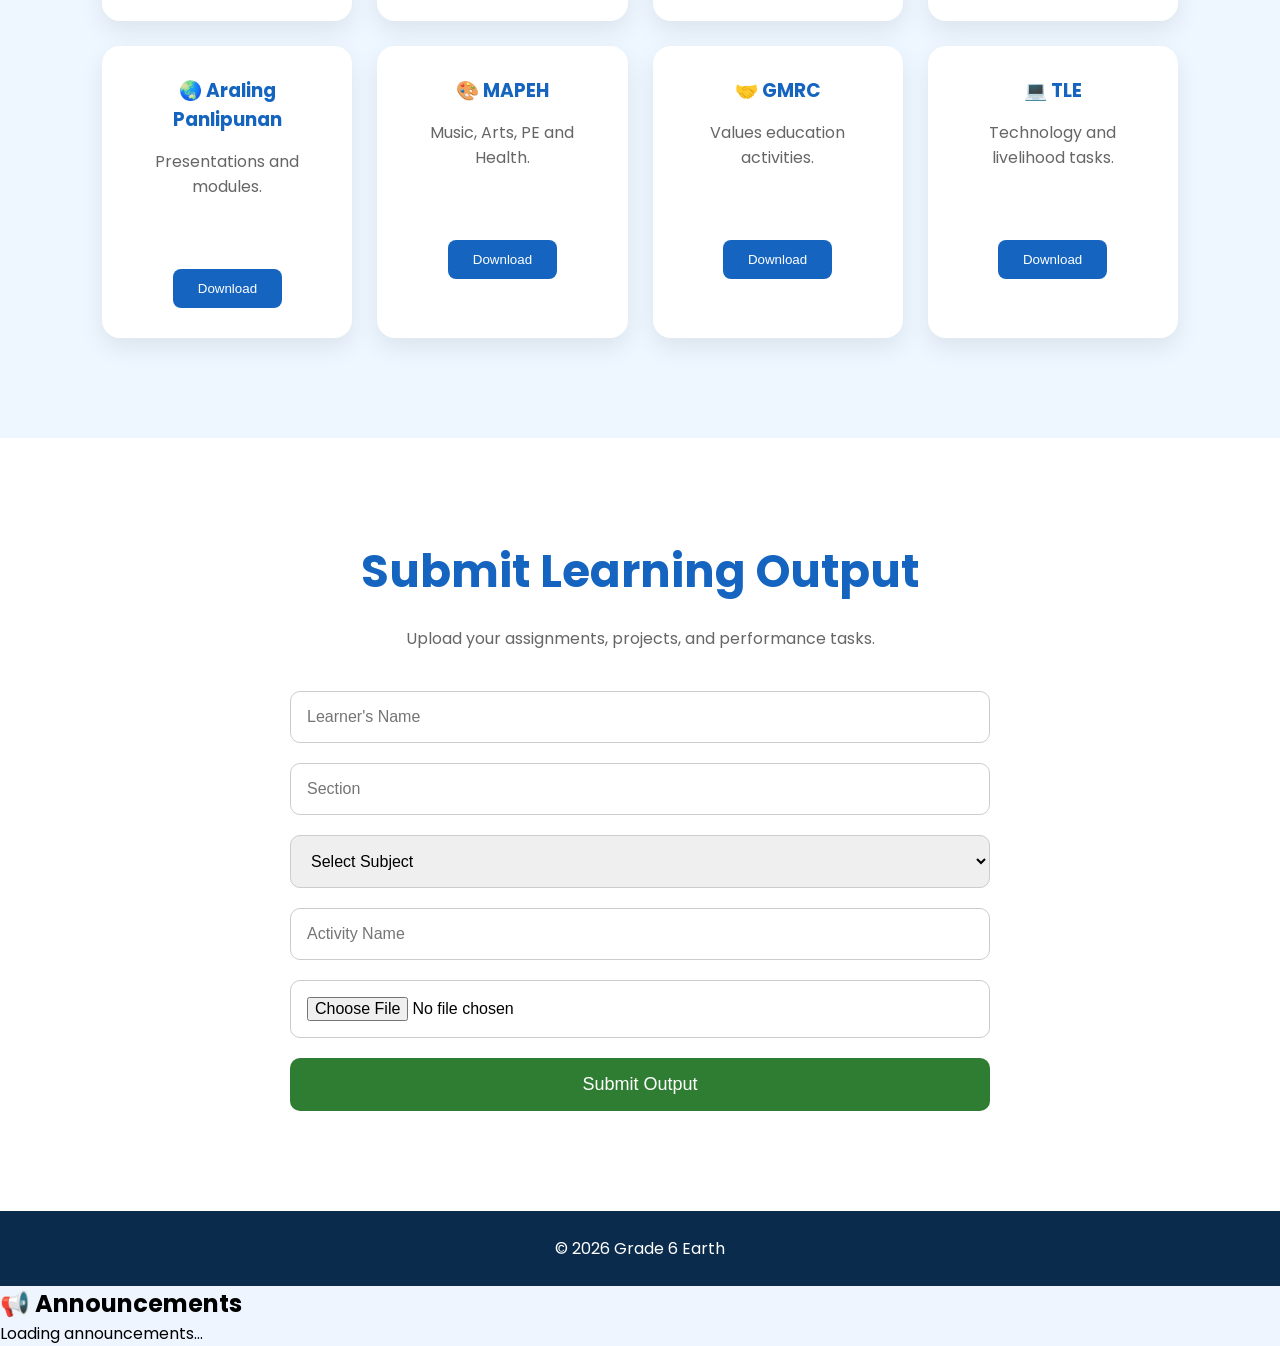
==== commit ed4f6938: "Update index.html" ====
--- a/index.html
+++ b/index.html
@@ -658,6 +658,11 @@
 
 <script type="module" src="firebase.js"></script>
 <script src="script.js"></script>
-
+<section id="announcements">
+    <h2>📢 Announcements</h2>
+    <div id="announcement-list">
+        Loading announcements...
+    </div>
+</section>
 </body>
 </html>
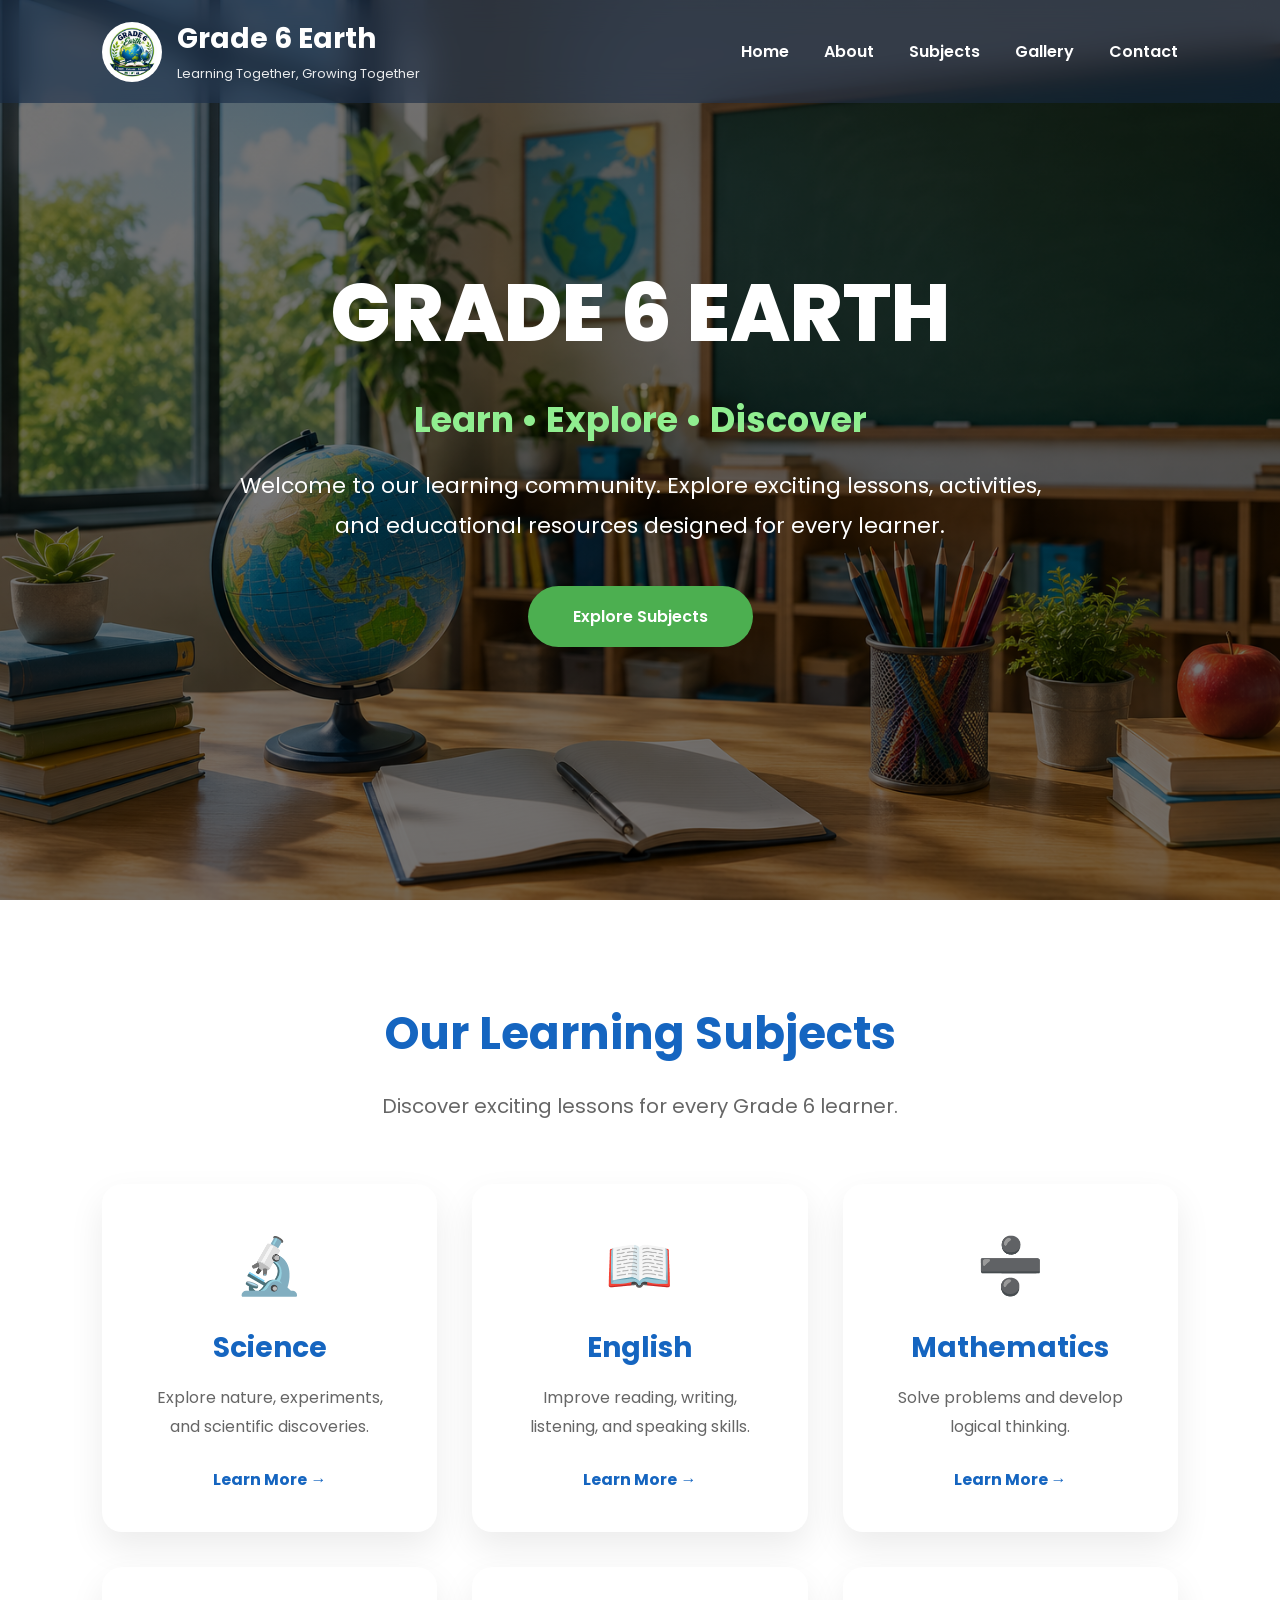
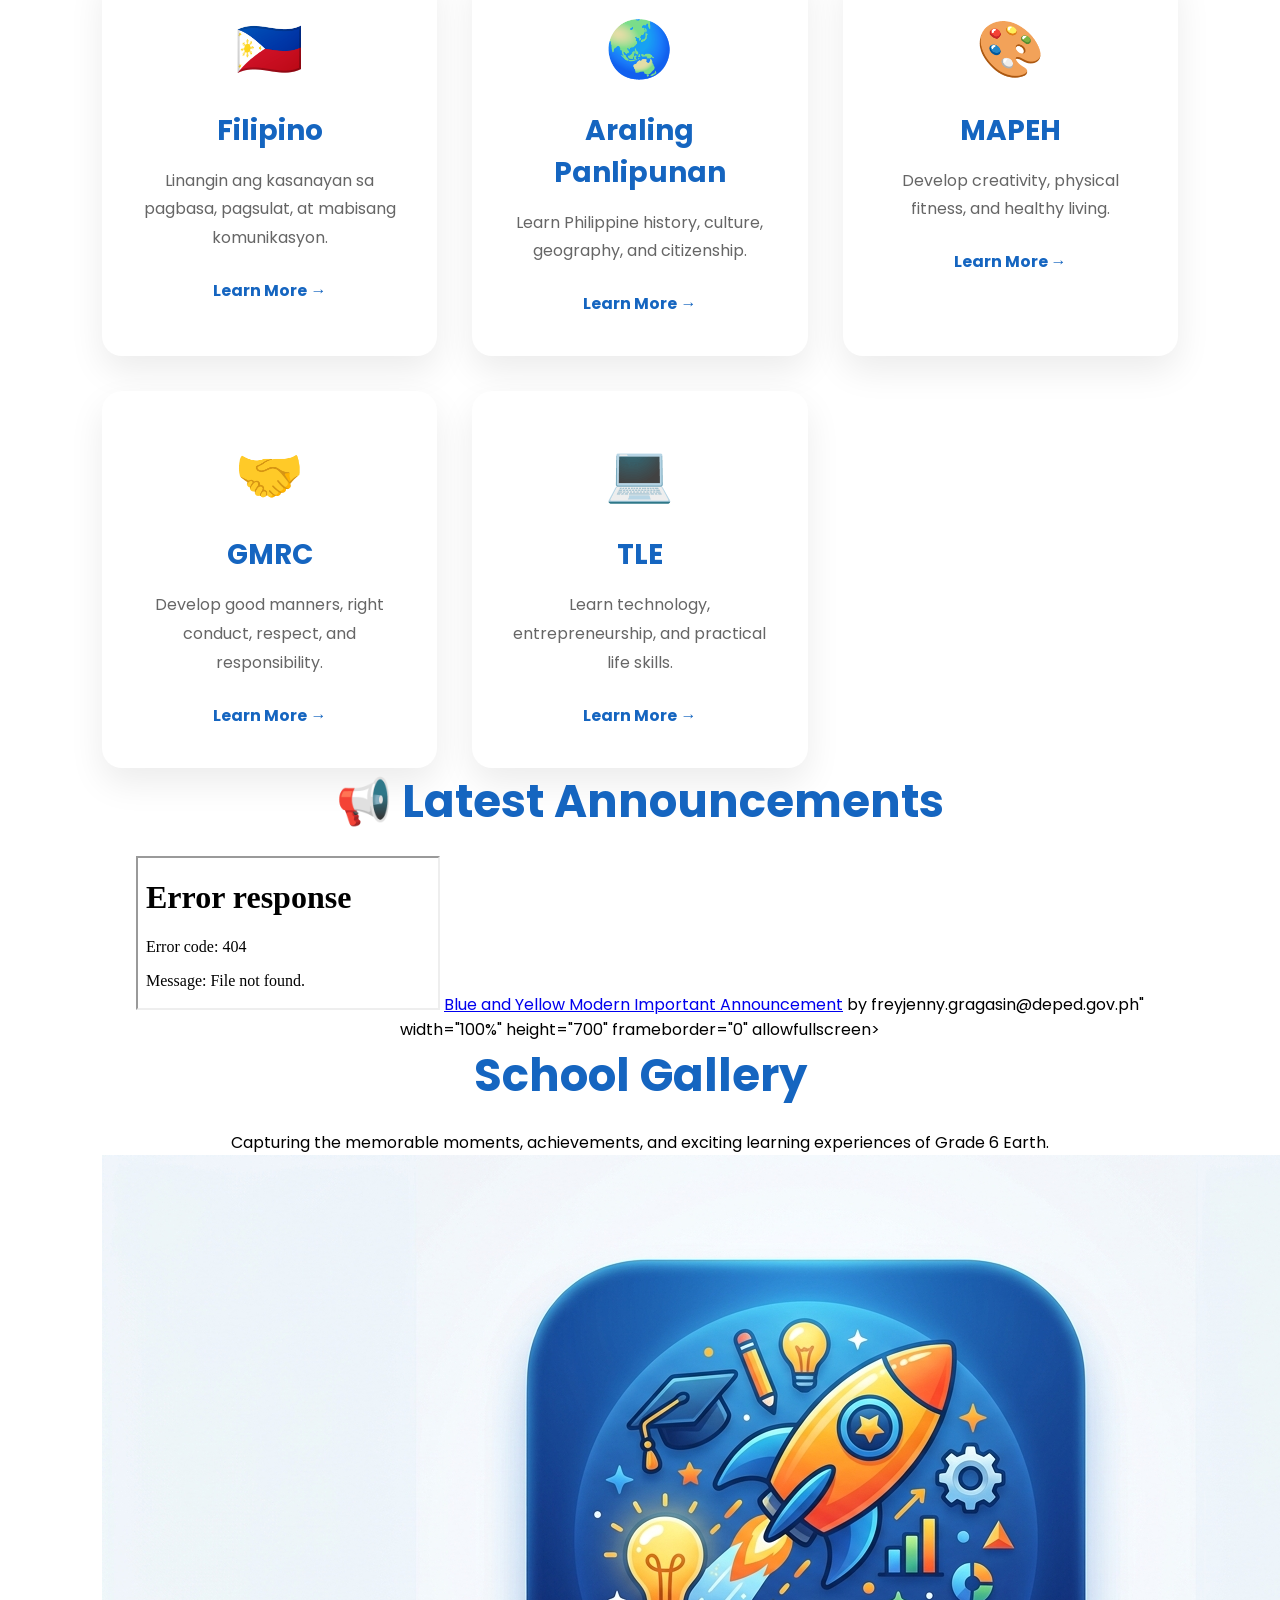
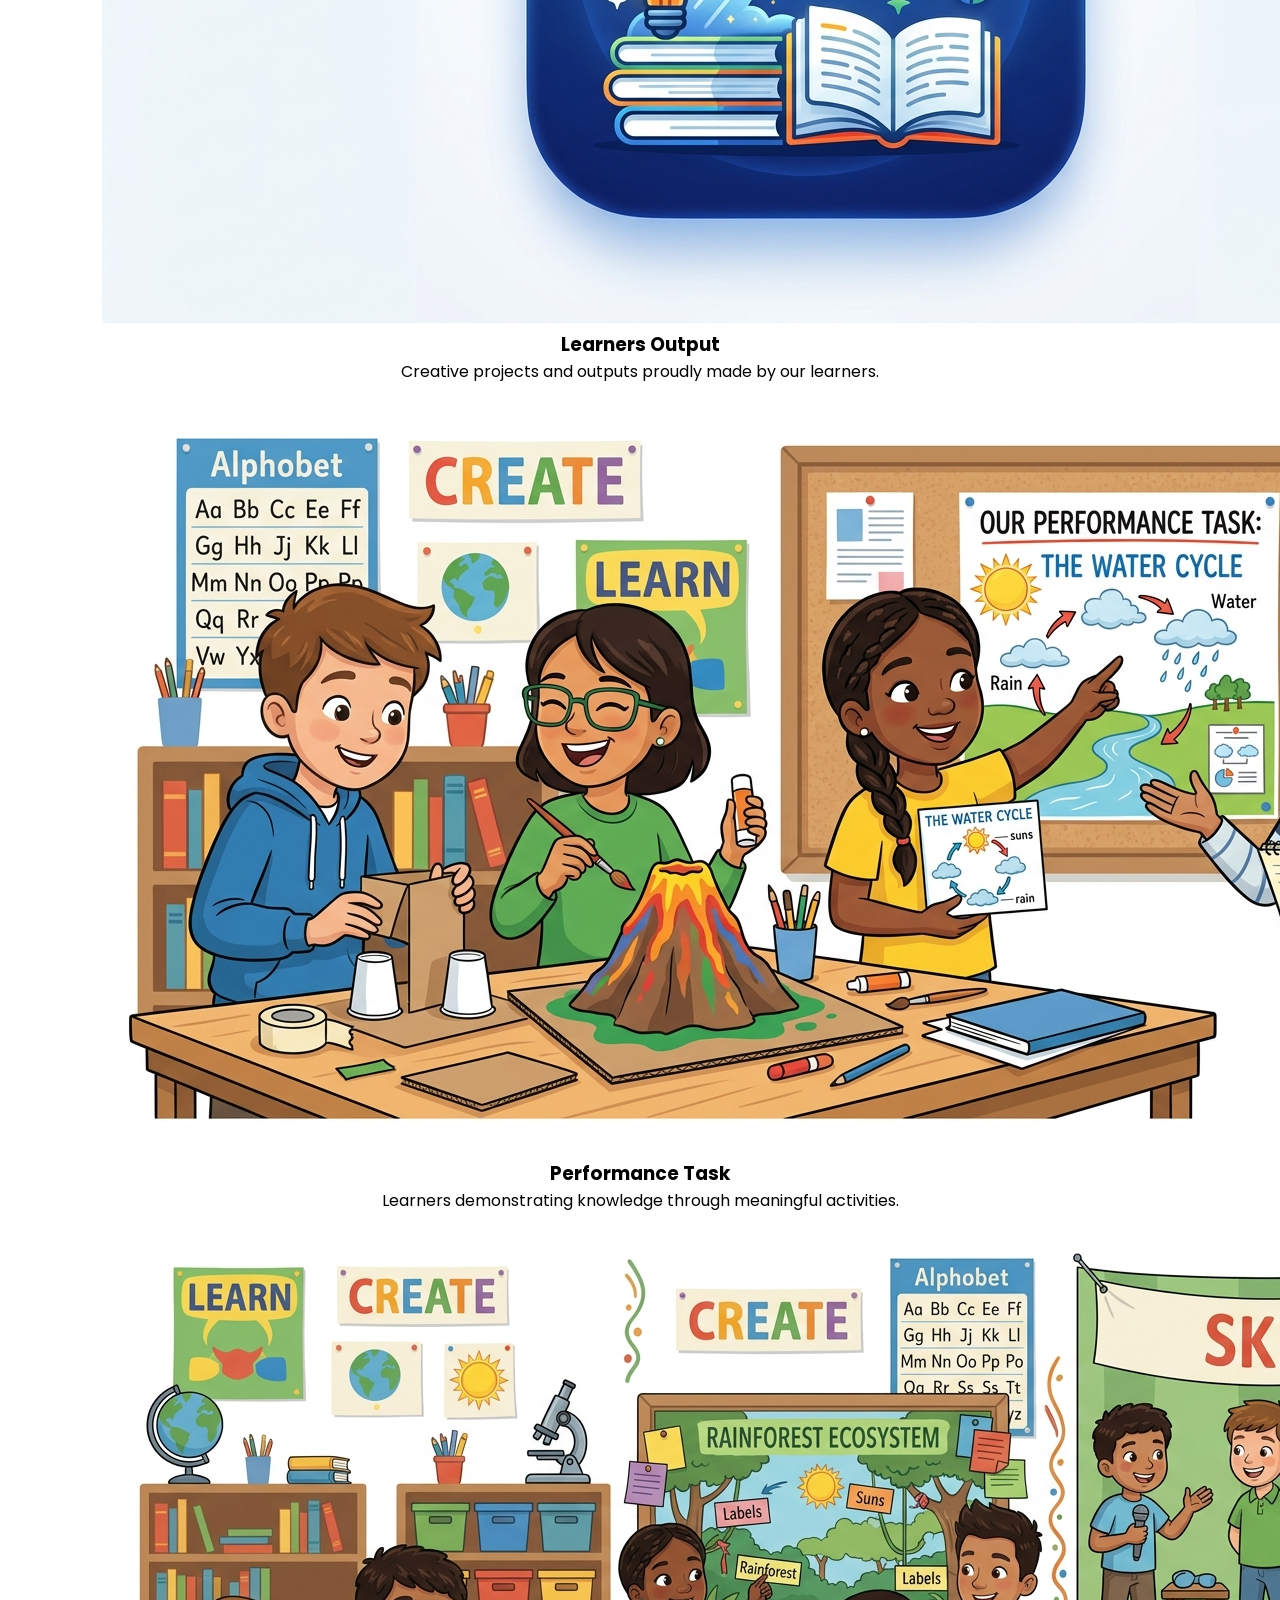
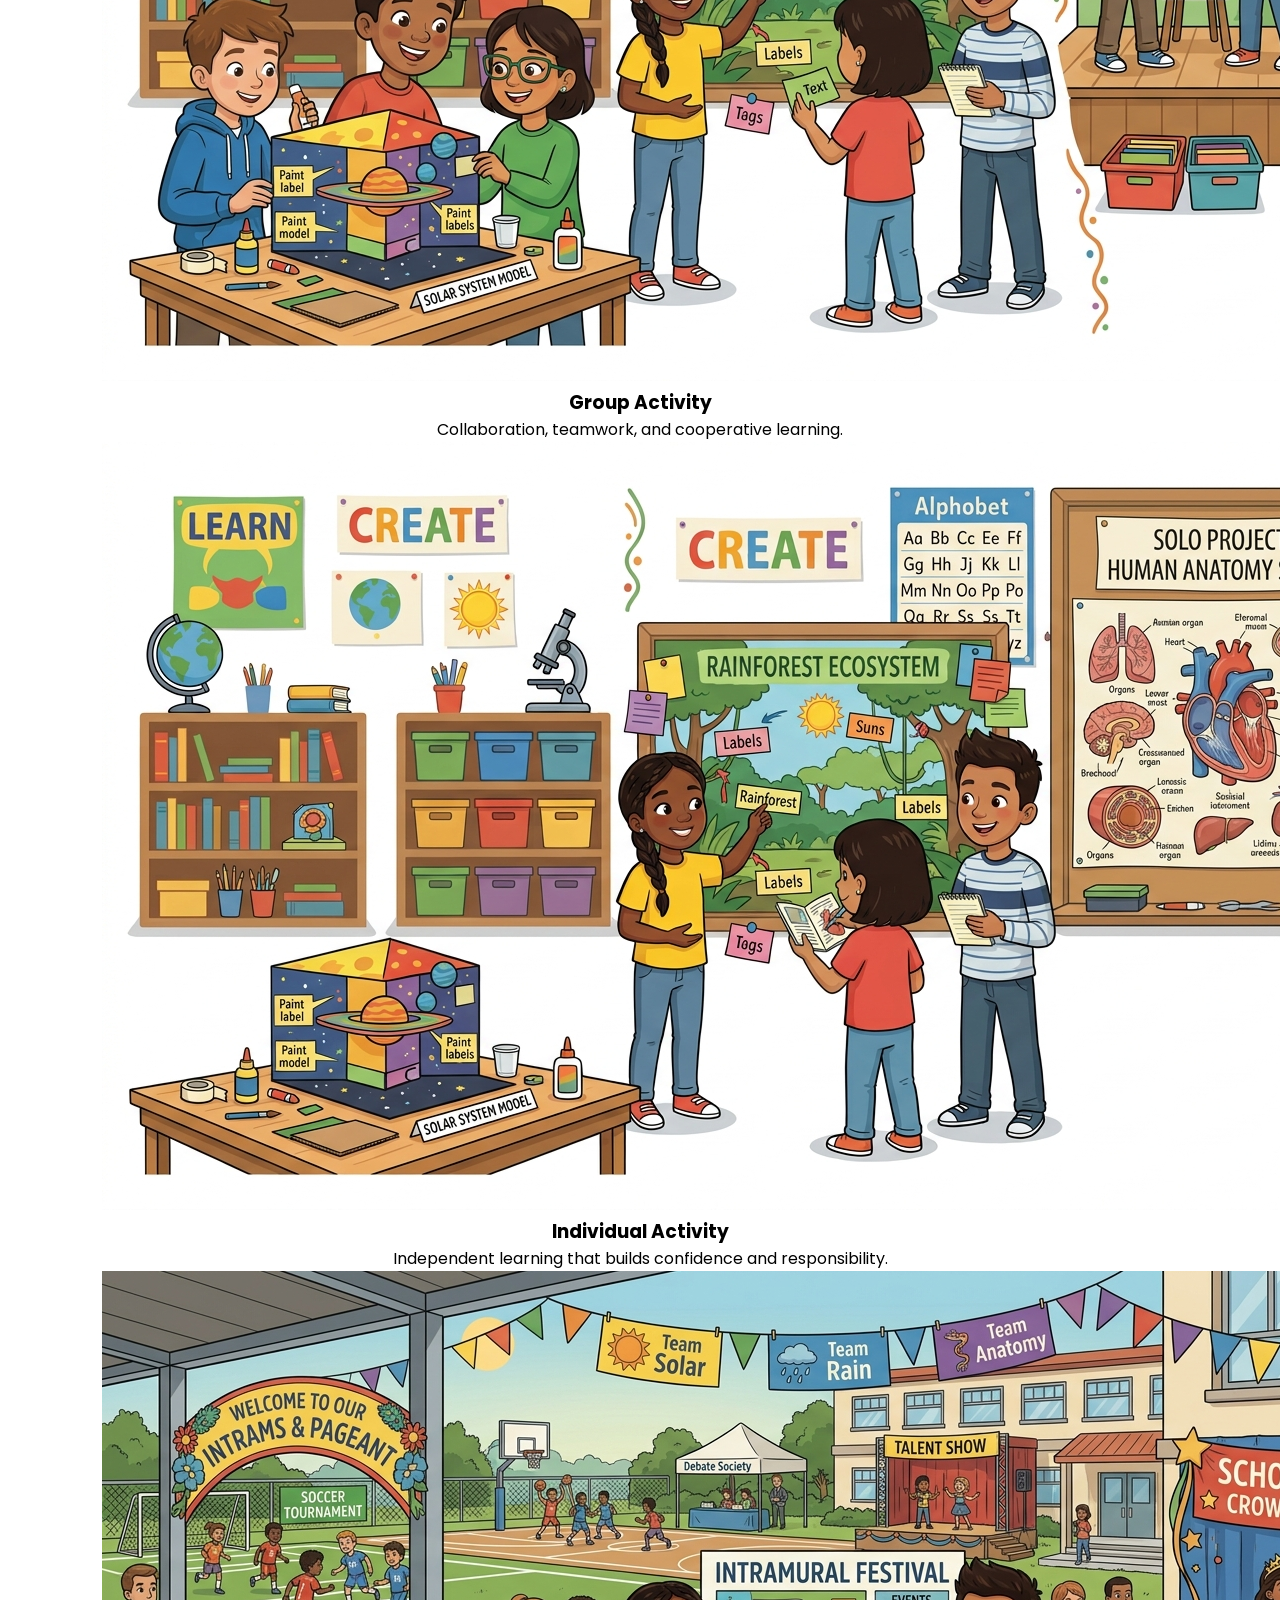
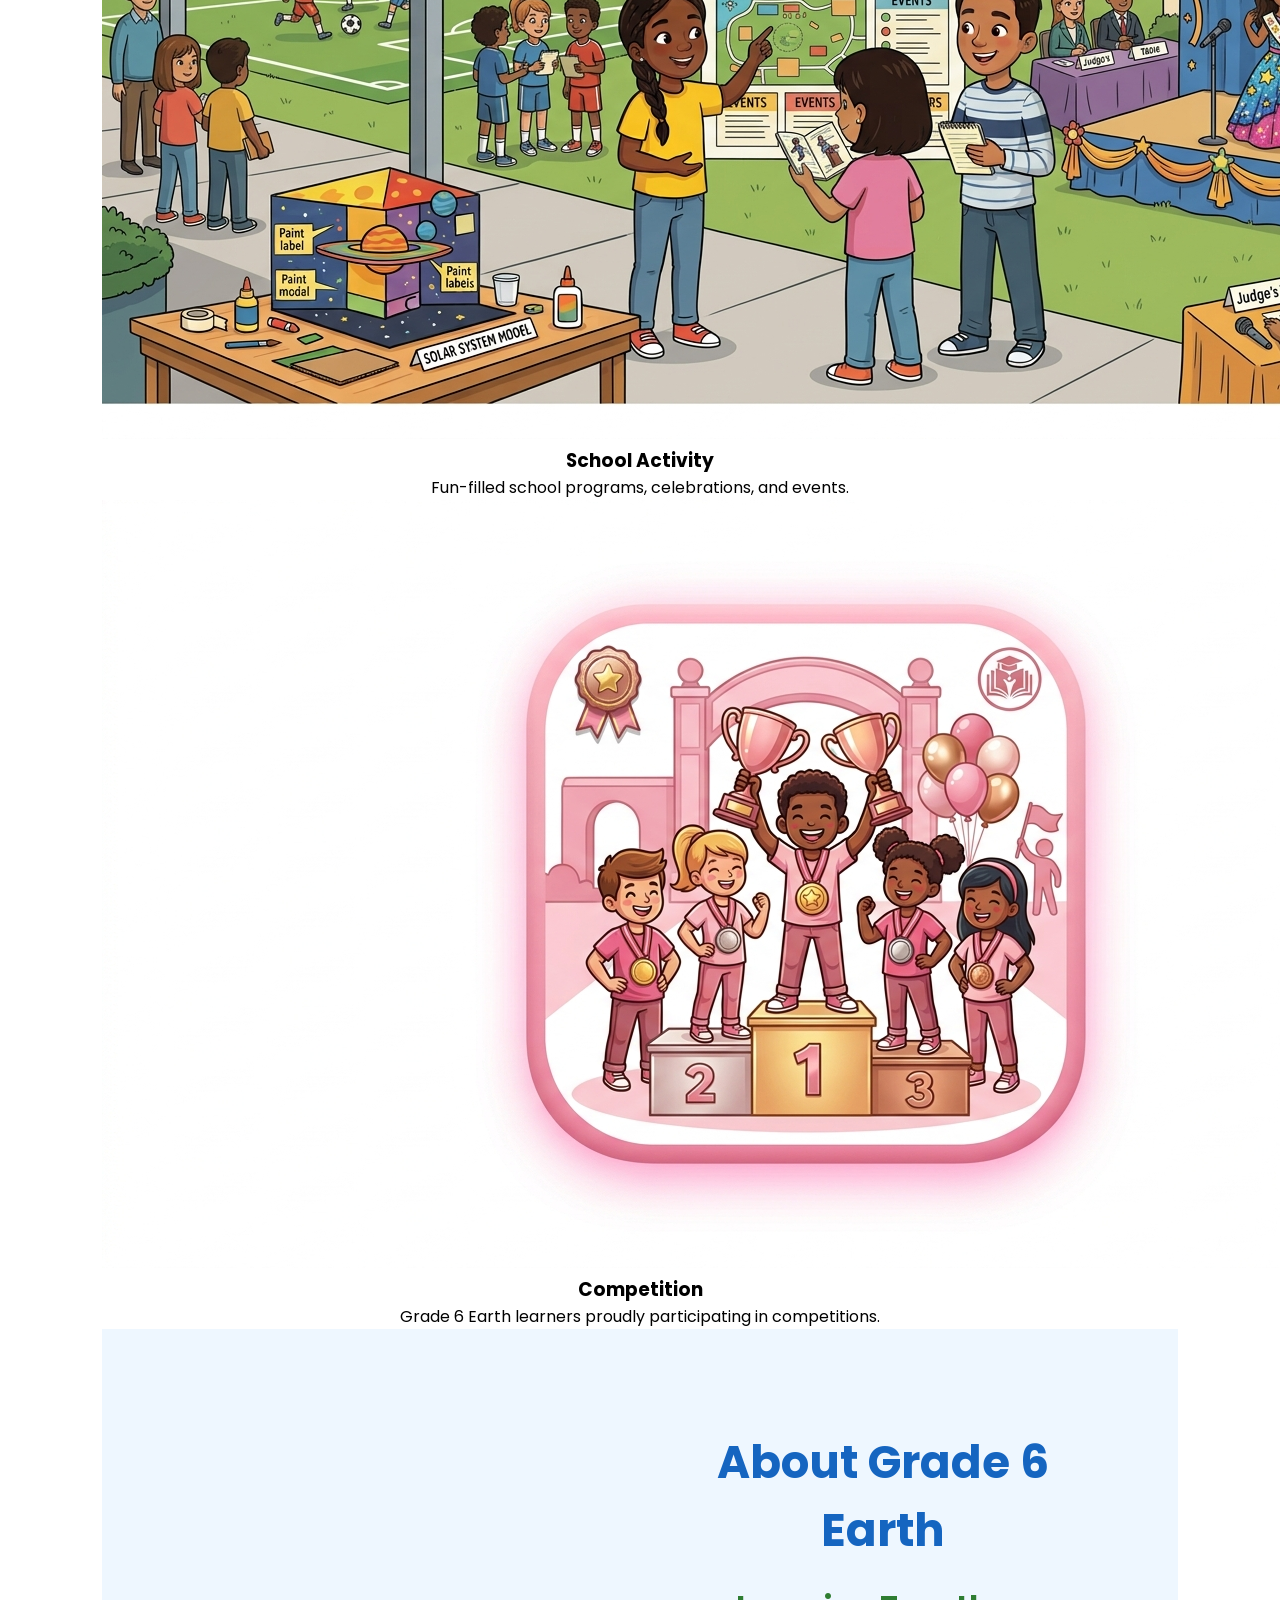
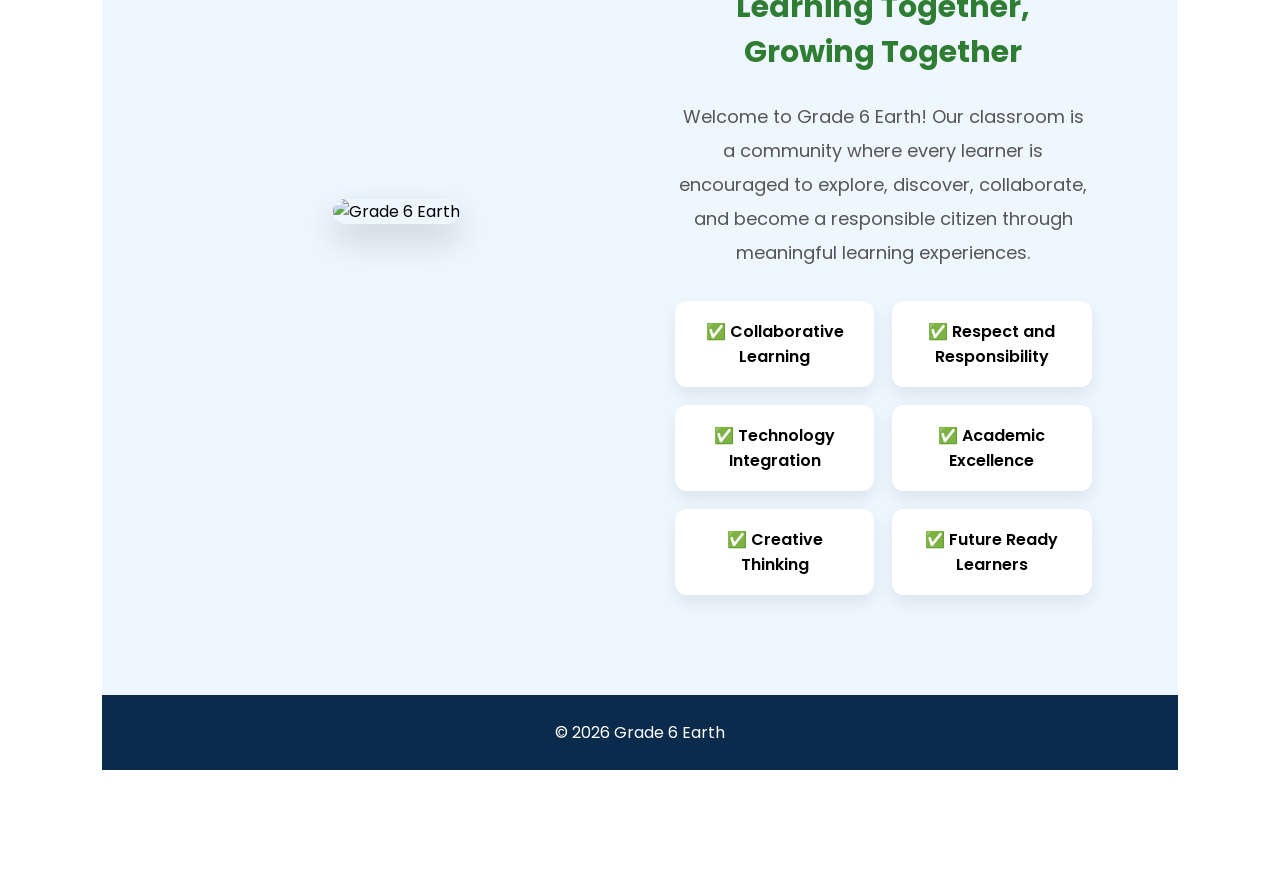
==== commit 806ba929: "Update index.html" ====
--- a/index.html
+++ b/index.html
@@ -230,108 +230,25 @@
 
 </div>
 
+<section class="announcements">
+    <h2>📢 Latest Announcements</h2>
+
+    <iframe
+        src="<div style="position: relative; width: 100%; height: 0; padding-top: 140.9524%;
+ padding-bottom: 0; box-shadow: 0 2px 8px 0 rgba(63,69,81,0.16); margin-top: 1.6em; margin-bottom: 0.9em; overflow: hidden;
+ border-radius: 8px; will-change: transform;">
+  <iframe loading="lazy" style="position: absolute; width: 100%; height: 100%; top: 0; left: 0; border: none; padding: 0;margin: 0;"
+    src="https://www.canva.com/design/DAHQS1e4ibg/hh58Mo_jJy7yQFJX4qF4Vw/view?embed" allowfullscreen="allowfullscreen" allow="fullscreen">
+  </iframe>
+</div>
+<a href="https:&#x2F;&#x2F;www.canva.com&#x2F;design&#x2F;DAHQS1e4ibg&#x2F;hh58Mo_jJy7yQFJX4qF4Vw&#x2F;view?utm_content=DAHQS1e4ibg&amp;utm_campaign=designshare&amp;utm_medium=embeds&amp;utm_source=link" target="_blank" rel="noopener">Blue and Yellow Modern Important Announcement</a> by freyjenny.gragasin@deped.gov.ph"
+        width="100%"
+        height="700"
+        frameborder="0"
+        allowfullscreen>
+    </iframe>
 </section>
-
-<section class="news">
-
-<h2>Latest Announcements</h2>
-
-<div class="news-grid">
-
-<div class="news-card">
-
-<span class="badge">
-
-📢 Announcement
-
-</span>
-
-<h3>
-
-Nutrition Month 2026
-
-</h3>
-
-<p>
-
-Join our school activities
-promoting healthy eating
-and active lifestyles.
-
-</p>
-
-<span class="date">
-
-📅 July 18, 2026
-
-</span>
-
-</div>
-
-<div class="news-card">
-
-<span class="badge">
-
-🎓 Examination
-
-</span>
-
-<h3>
-
-Term 1 Examination
-
-</h3>
-
-<p>
-
-Review your lessons
-and prepare for the
-upcoming examinations.
-
-</p>
-
-<span class="date">
-
-📅 August 18, 2026
-
-</span>
-
-</div>
-
-<div class="news-card">
-
-<span class="badge">
-
-🏆 Event
-
-</span>
-
-<h3>
-
-Science Fair
-
-</h3>
-
-<p>
-
-Showcase creative
-scientific investigations
-and innovations.
-
-</p>
-
-<span class="date">
-
-📅 September 5, 2026
-
-</span>
-
-</div>
-
-</div>
-
-</section>
-
+    
 <section class="gallery">
 
     <h2>School Gallery</h2>
@@ -501,168 +418,13 @@
 
 </section>
 
-<section class="materials">
-
-    <h2>Learning Materials</h2>
-
-    <p>
-        Download modules, PowerPoint presentations,
-        worksheets, and other classroom resources.
-    </p>
-
-    <div class="materials-grid">
-
-        <div class="material-card">
-
-            <h3>📖 English</h3>
-
-            <p>Weekly lessons and activities.</p>
-
-            <button>Download</button>
-
-        </div>
-
-        <div class="material-card">
-
-            <h3>🔬 Science</h3>
-
-            <p>PowerPoint and worksheets.</p>
-
-            <button>Download</button>
-
-        </div>
-
-        <div class="material-card">
-
-            <h3>➗ Mathematics</h3>
-
-            <p>Practice exercises and reviewers.</p>
-
-            <button>Download</button>
-
-        </div>
-
-        <div class="material-card">
-
-            <h3>🇵🇭 Filipino</h3>
-
-            <p>Mga modyul at gawain.</p>
-
-            <button>Download</button>
-
-        </div>
-
-        <div class="material-card">
-
-            <h3>🌏 Araling Panlipunan</h3>
-
-            <p>Presentations and modules.</p>
-
-            <button>Download</button>
-
-        </div>
-
-        <div class="material-card">
-
-            <h3>🎨 MAPEH</h3>
-
-            <p>Music, Arts, PE and Health.</p>
-
-            <button>Download</button>
-
-        </div>
-
-        <div class="material-card">
-
-            <h3>🤝 GMRC</h3>
-
-            <p>Values education activities.</p>
-
-            <button>Download</button>
-
-        </div>
-
-        <div class="material-card">
-
-            <h3>💻 TLE</h3>
-
-            <p>Technology and livelihood tasks.</p>
-
-            <button>Download</button>
-
-        </div>
-
-    </div>
-
-</section>
-
-<section class="upload">
-
-    <h2>Submit Learning Output</h2>
-
-    <p>
-        Upload your assignments,
-        projects, and performance tasks.
-    </p>
-
-    <form>
-
-        <input type="text"
-        placeholder="Learner's Name">
-
-        <input type="text"
-        placeholder="Section">
-
-        <select>
-
-            <option>Select Subject</option>
-
-            <option>English</option>
-
-            <option>Filipino</option>
-
-            <option>Mathematics</option>
-
-            <option>Science</option>
-
-            <option>Araling Panlipunan</option>
-
-            <option>MAPEH</option>
-
-            <option>GMRC</option>
-
-            <option>TLE</option>
-
-        </select>
-
-        <input type="text"
-        placeholder="Activity Name">
-
-        <input type="file">
-
-        <button type="submit">
-
-            Submit Output
-
-        </button>
-
-    </form>
-
-</section>
-
 <footer>
 
 © 2026 Grade 6 Earth
 
 </footer>
 
-<script type="module" src="firebase.js"></script>
 <script src="script.js"></script>
-<section id="announcements">
-    <h2>📢 Announcements</h2>
-    <div id="announcement-list">
-        Loading announcements...
-    </div>
-</section>
+
 </body>
 </html>
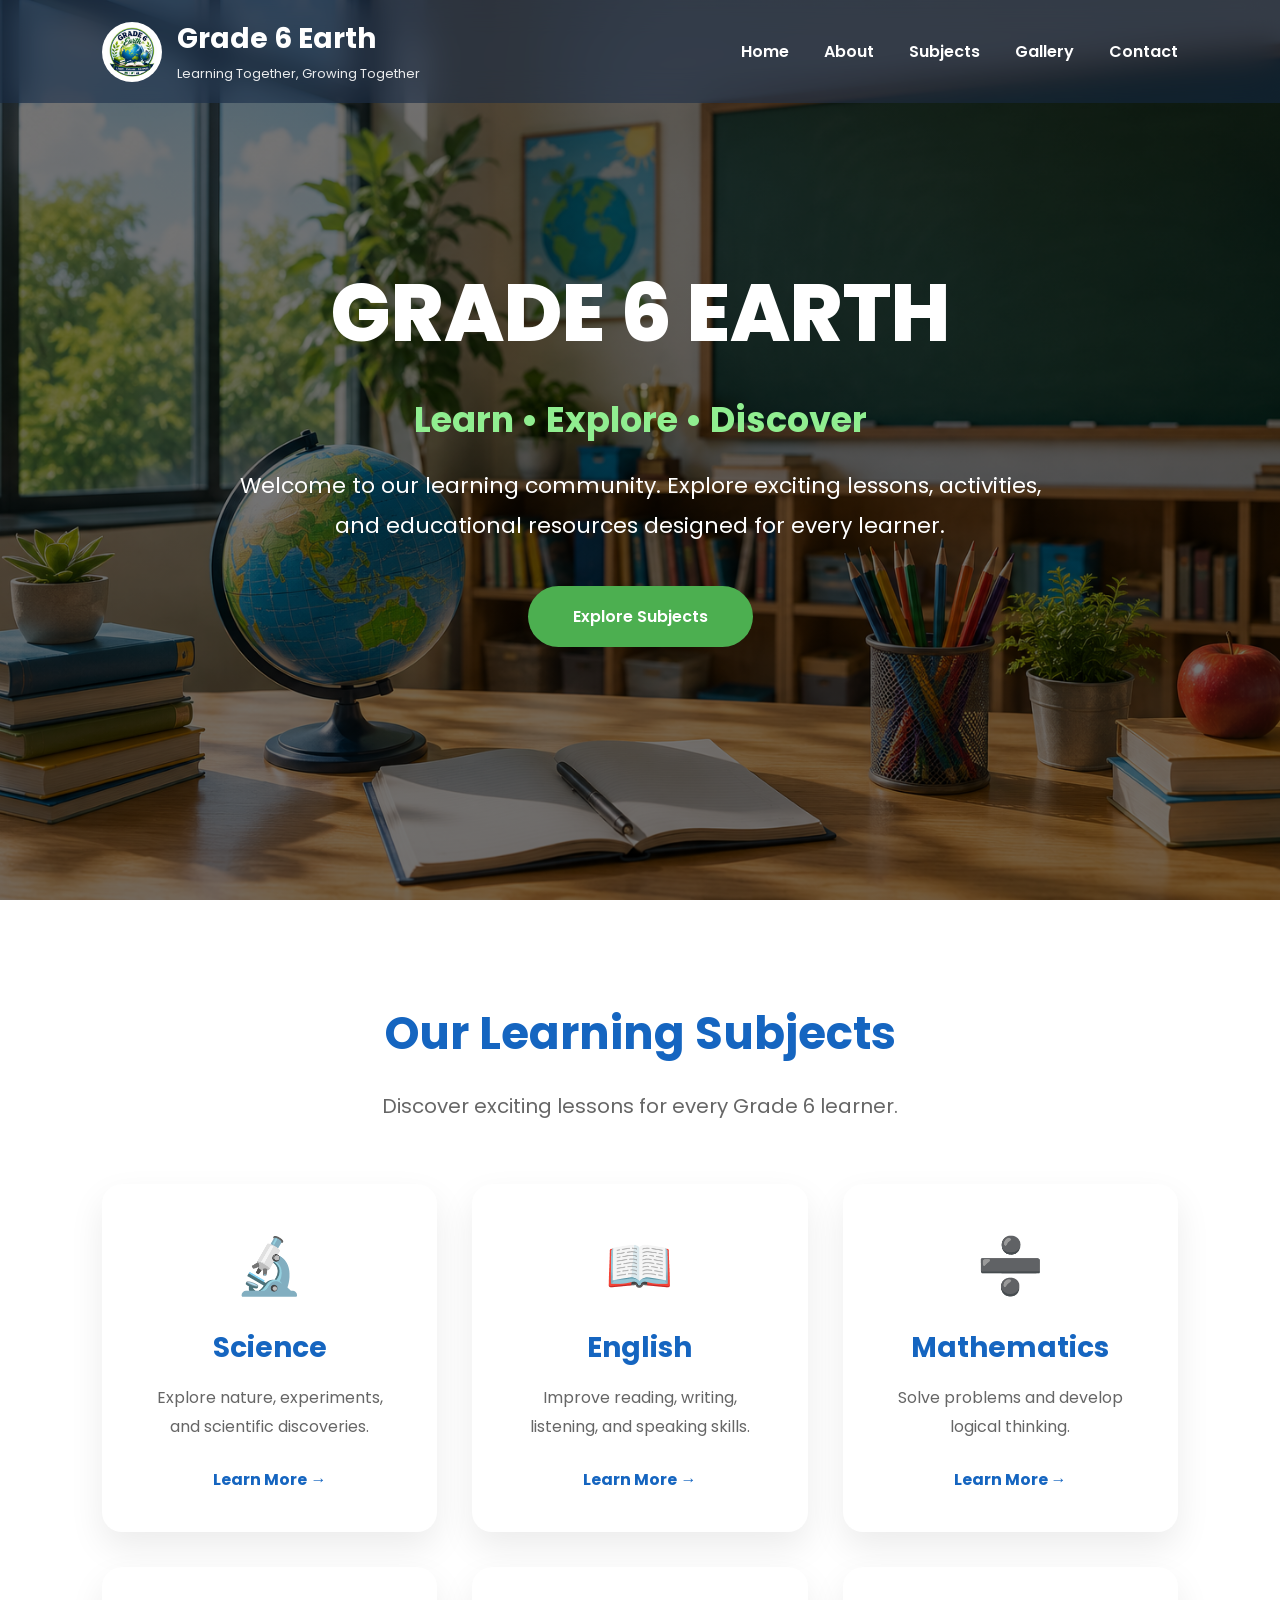
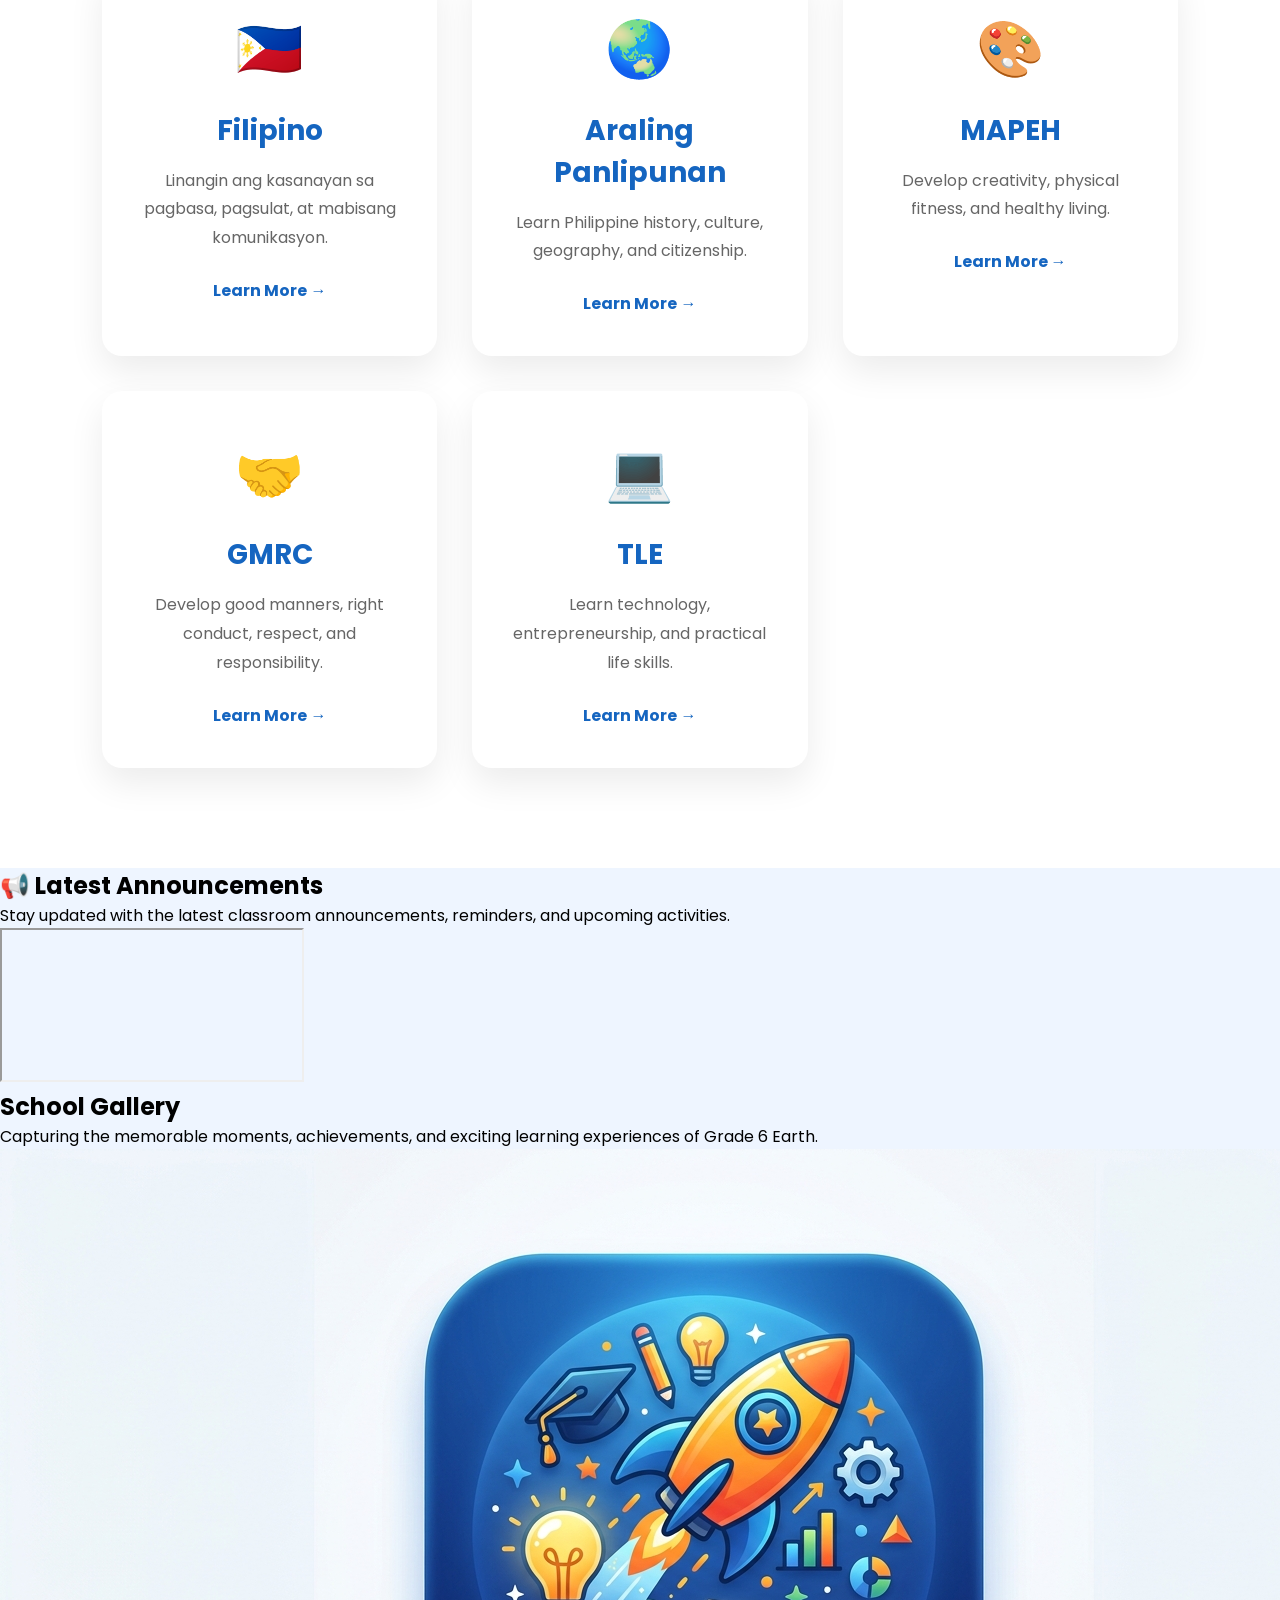
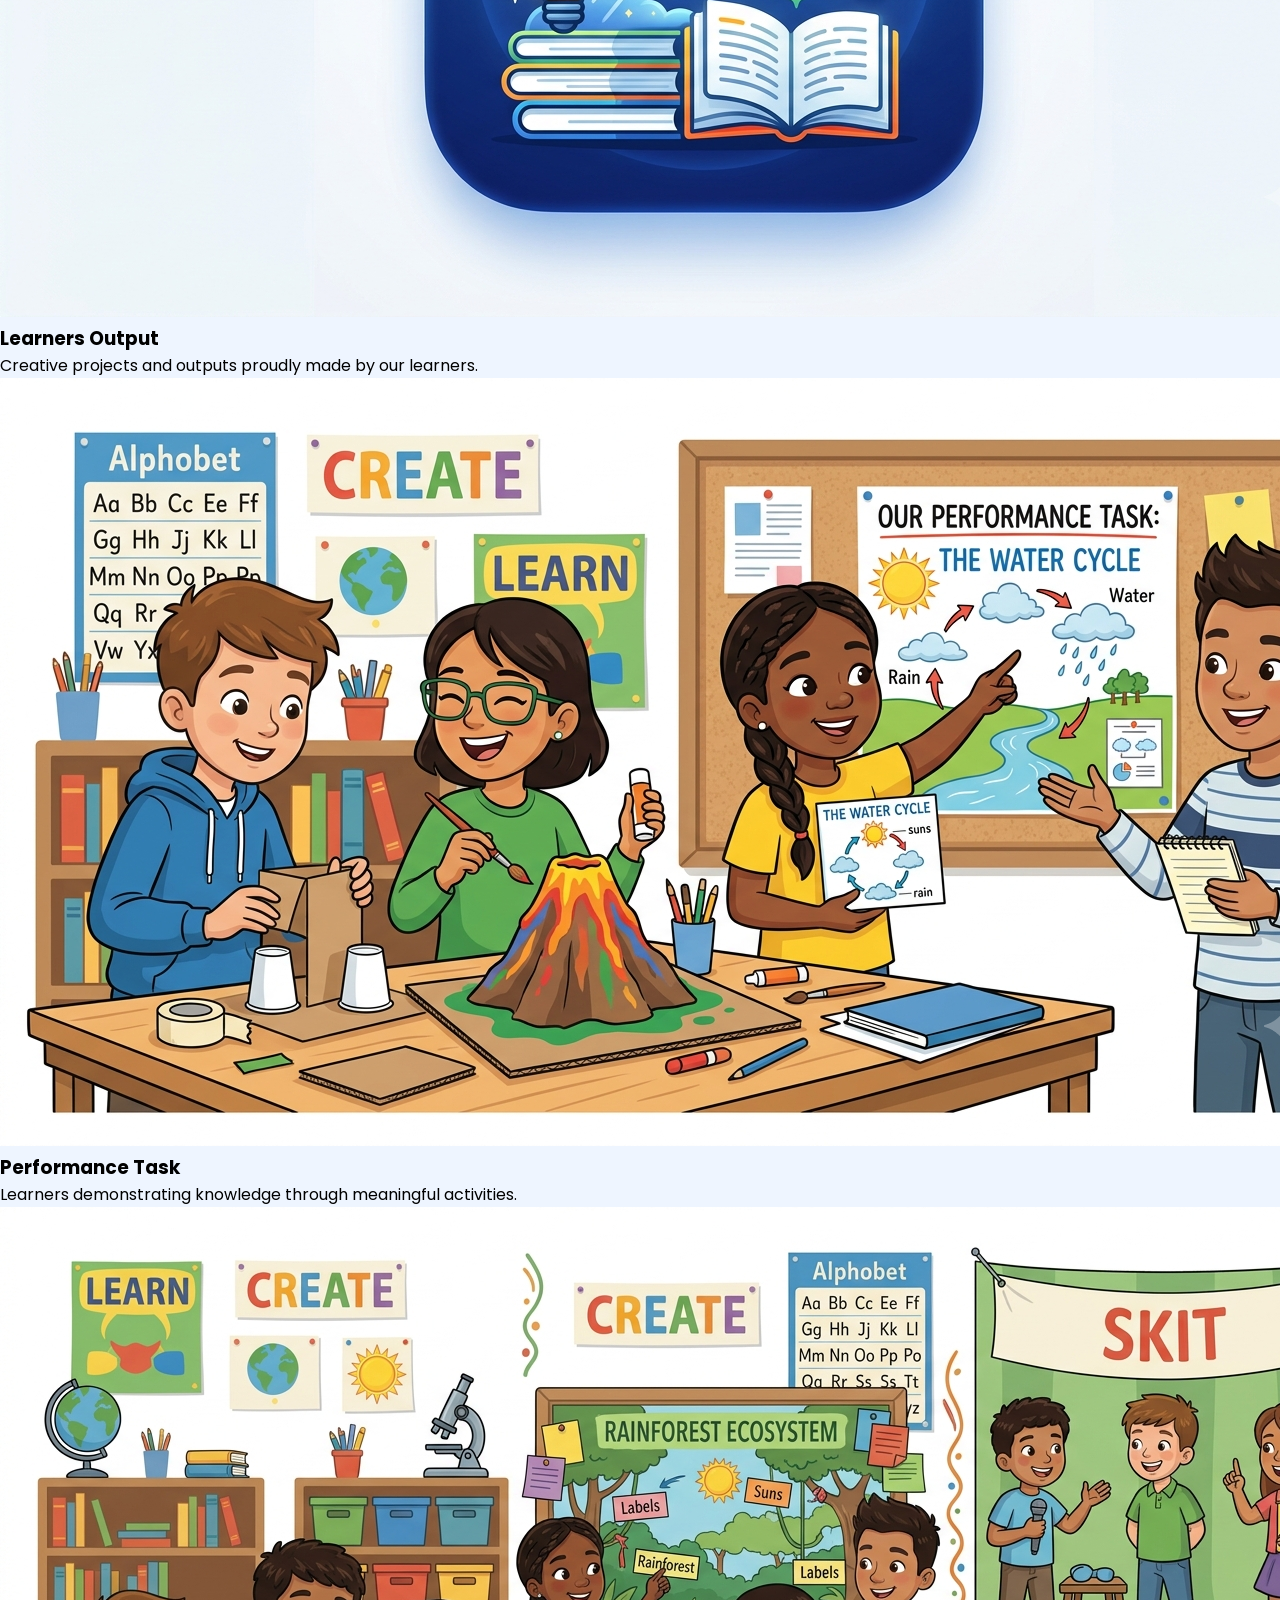
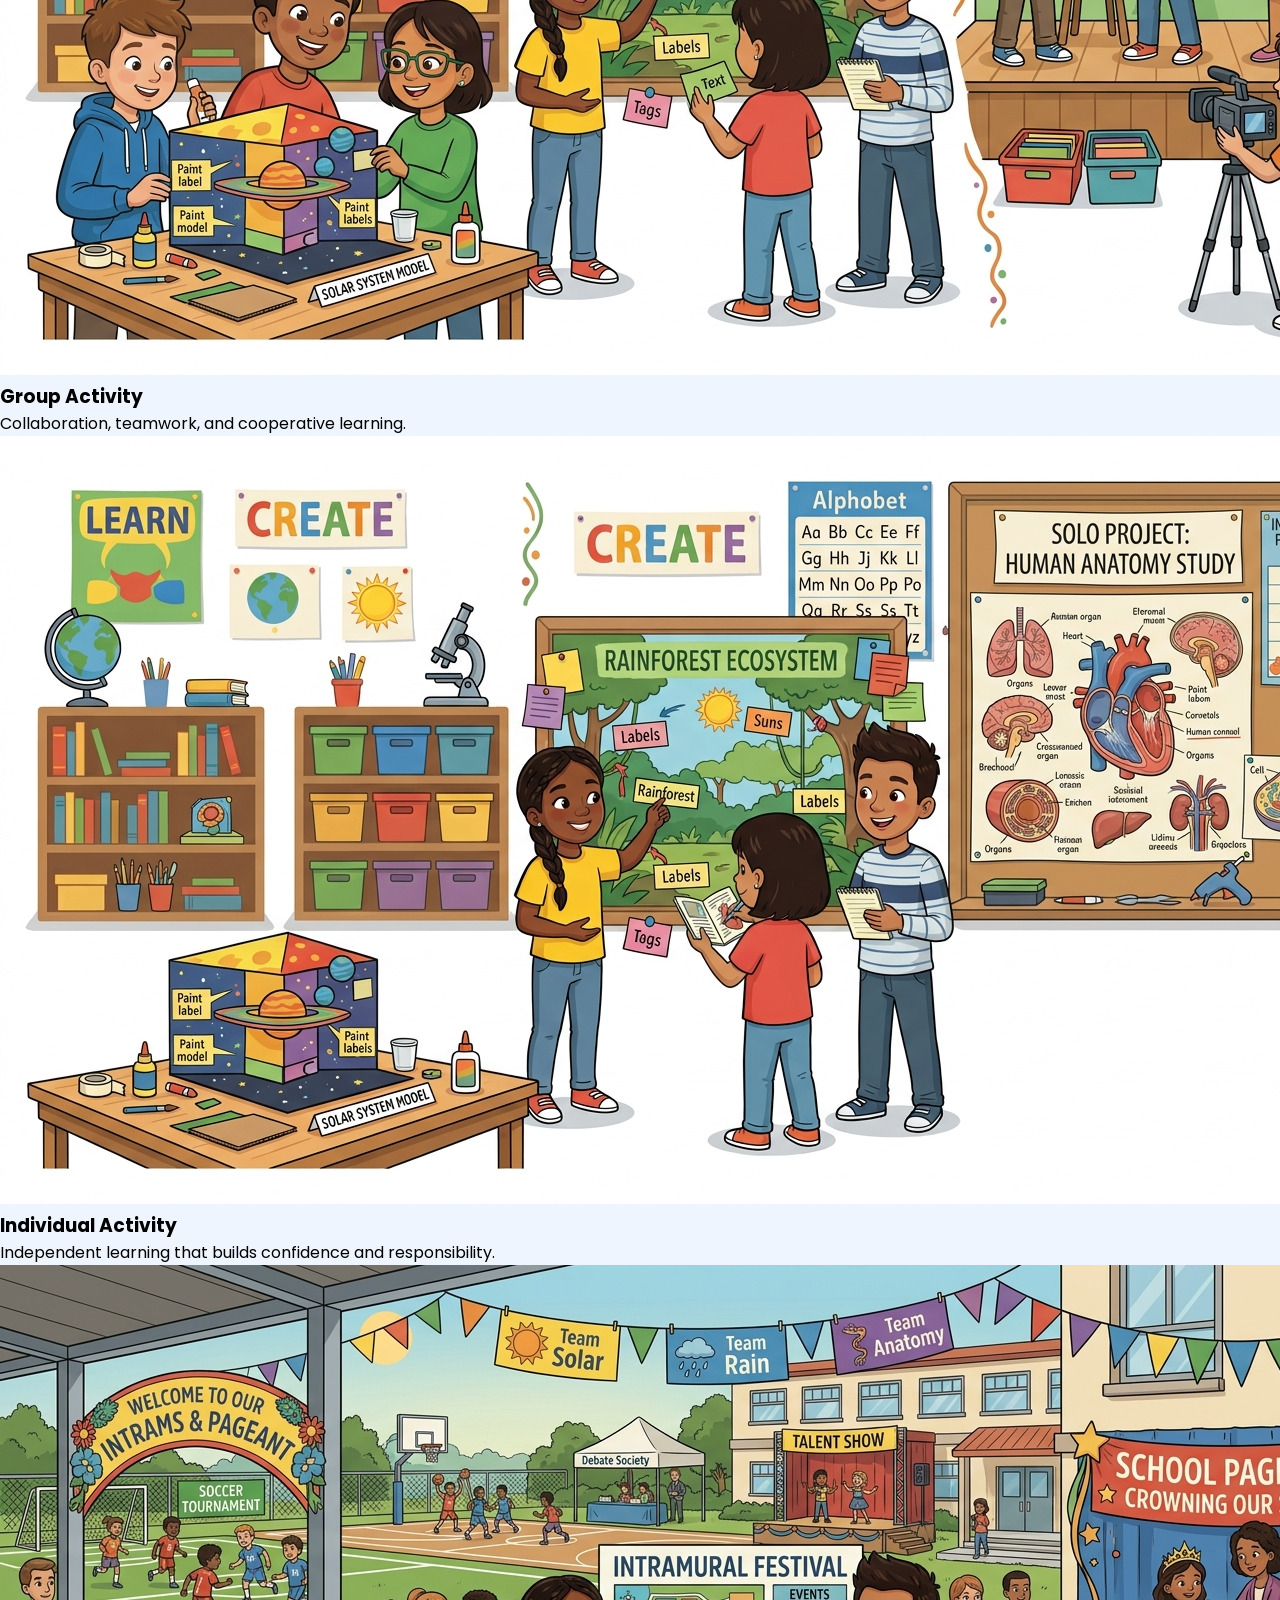
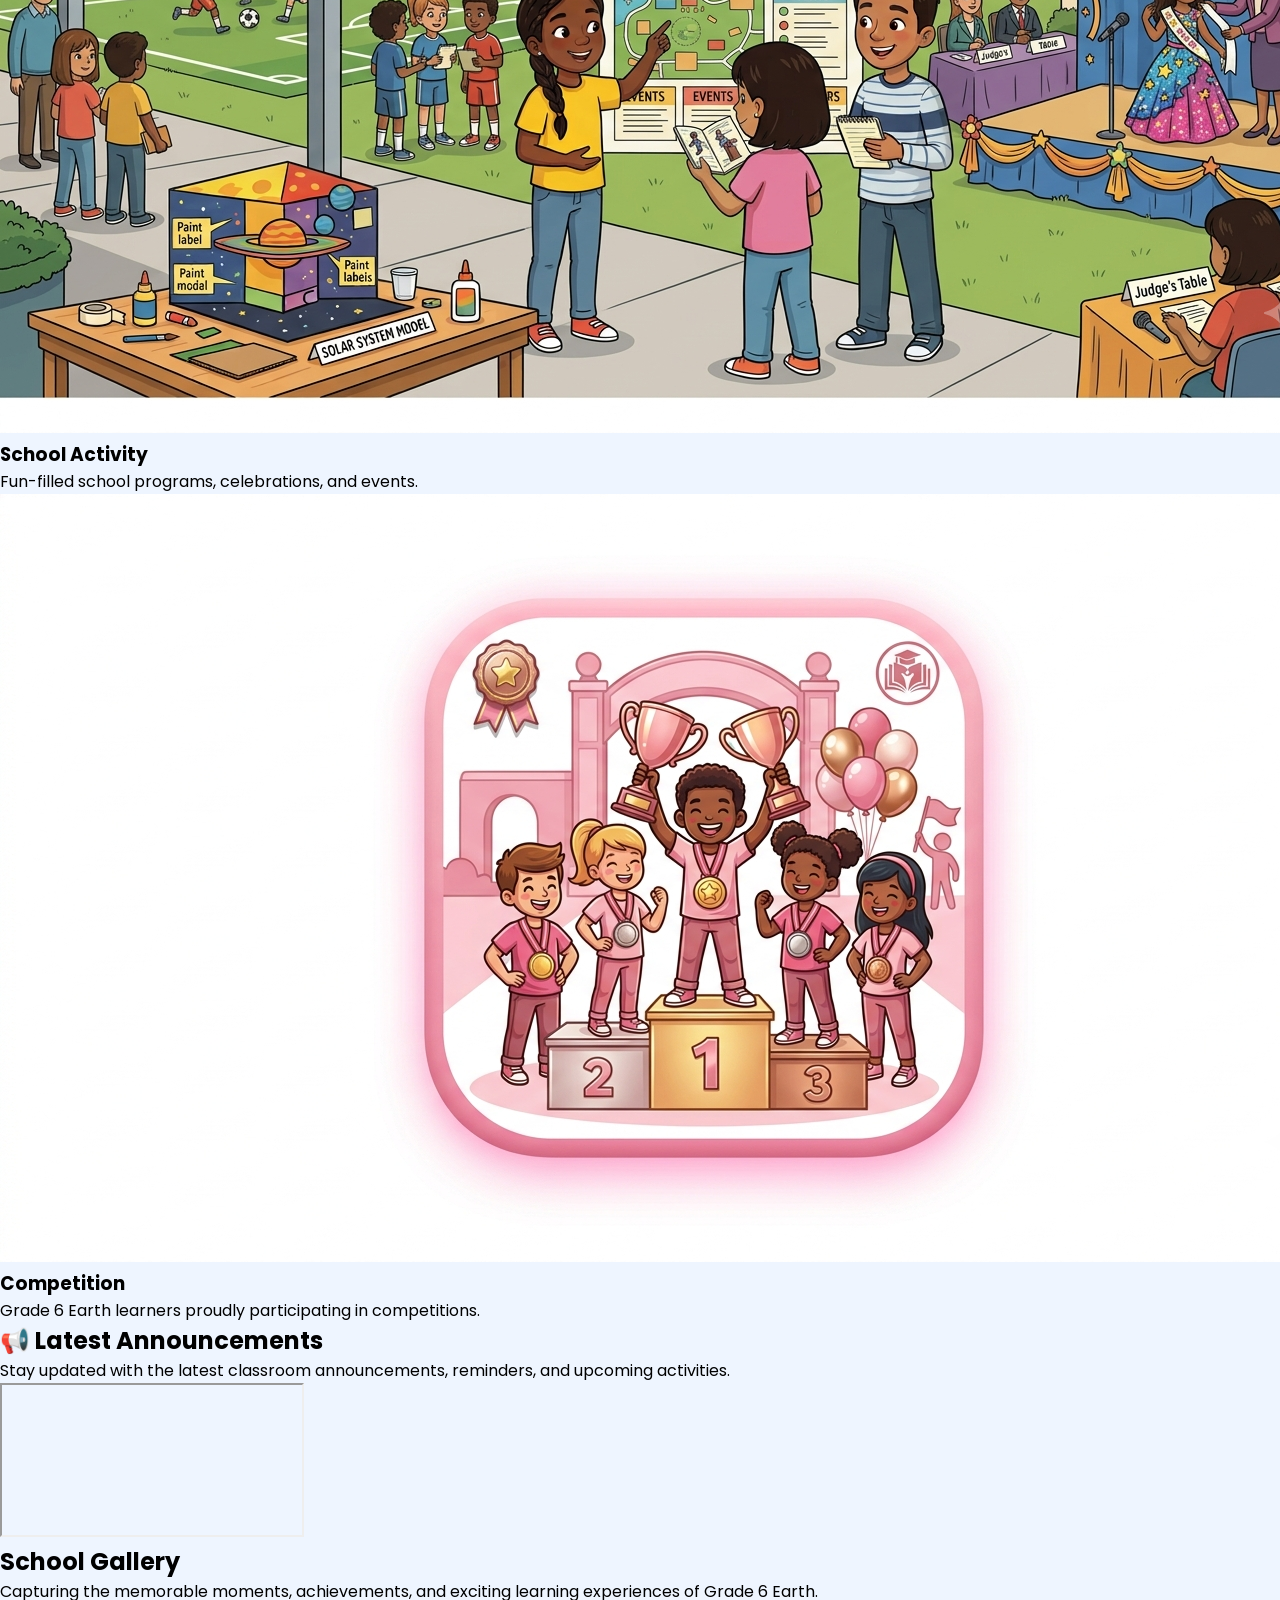
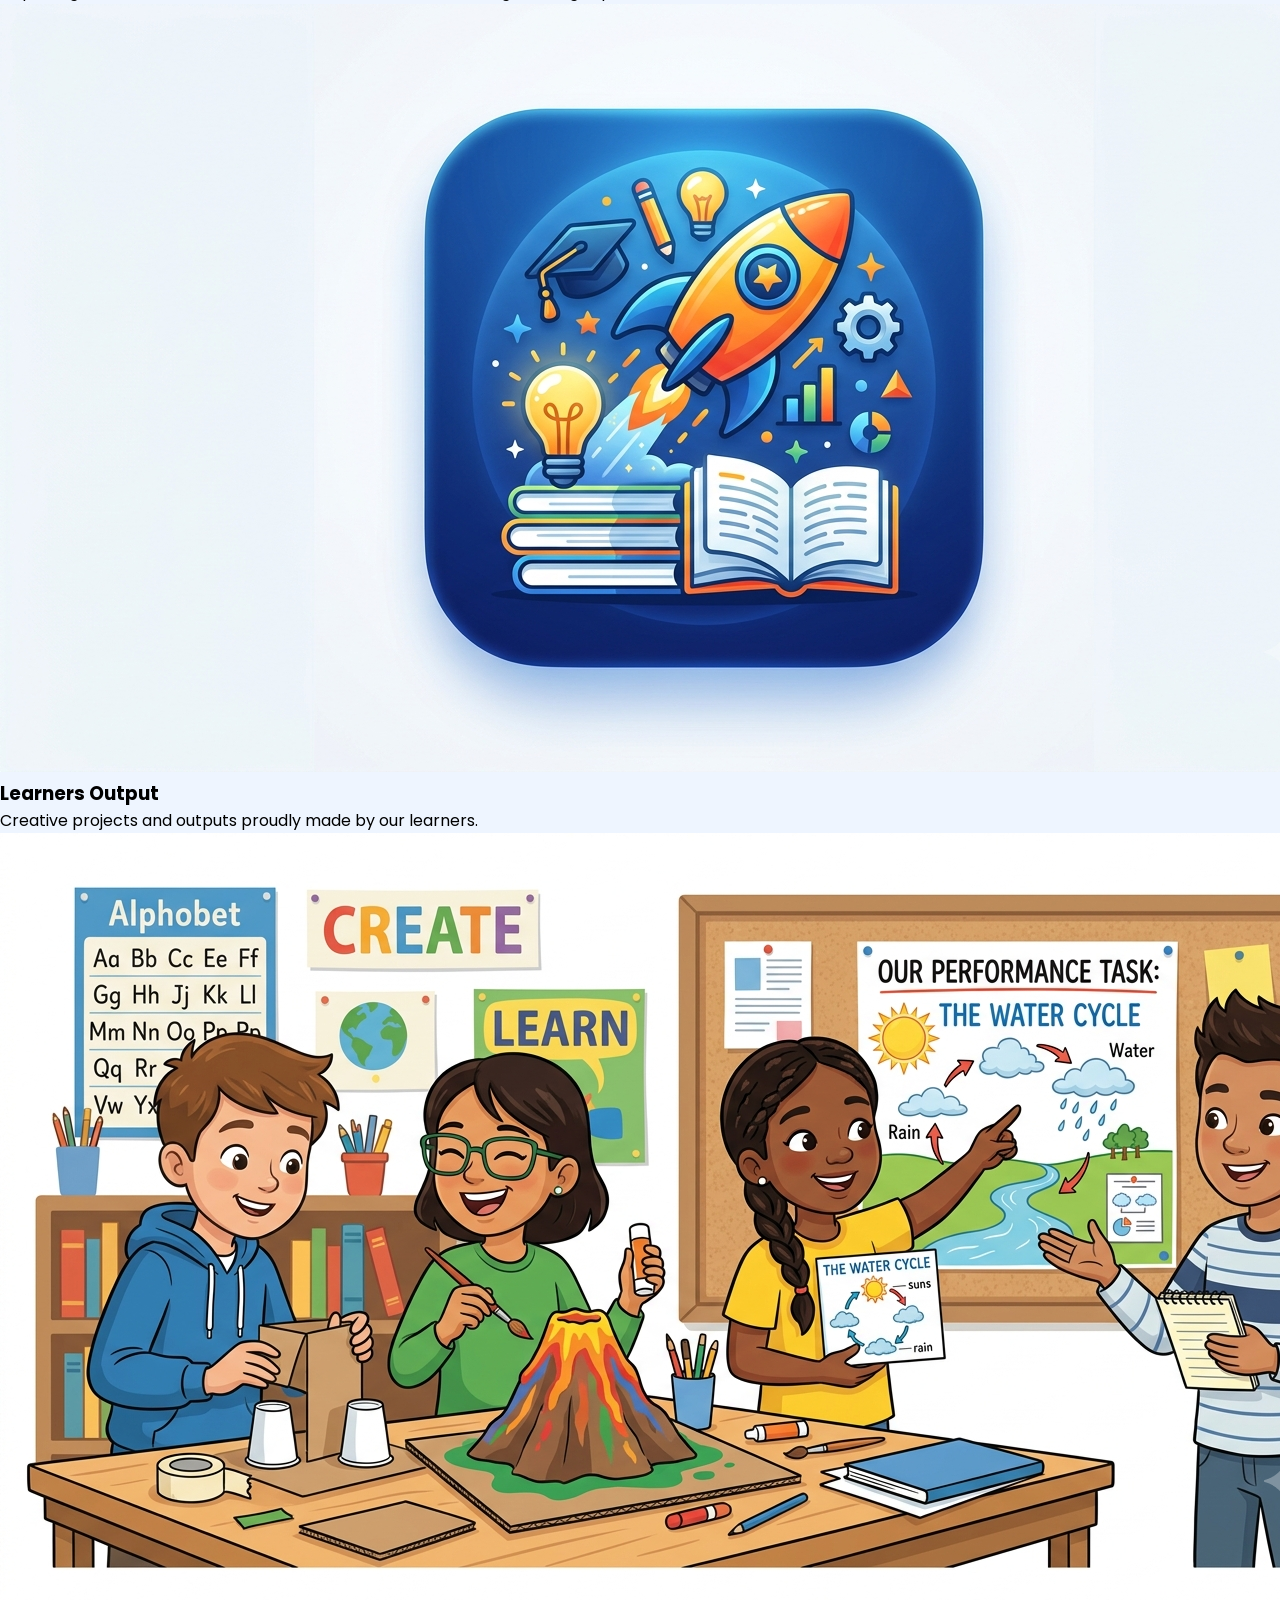
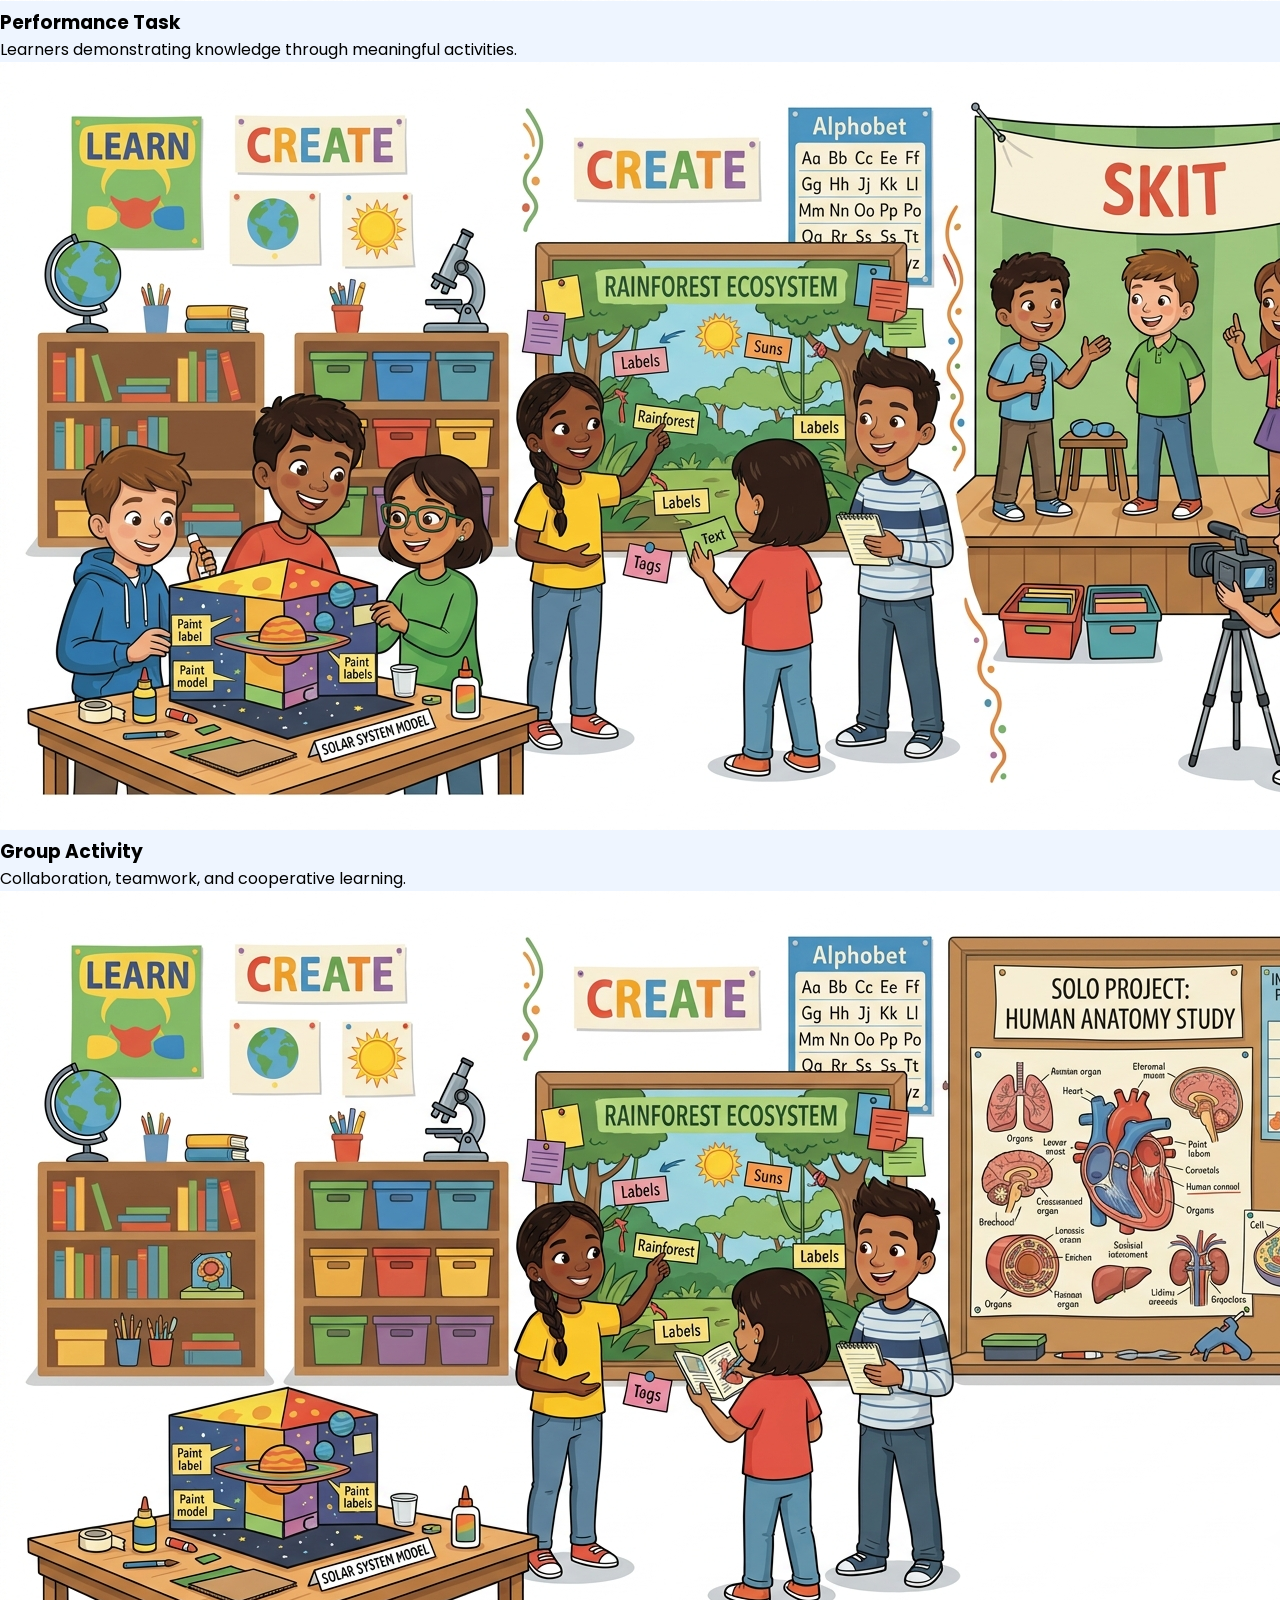
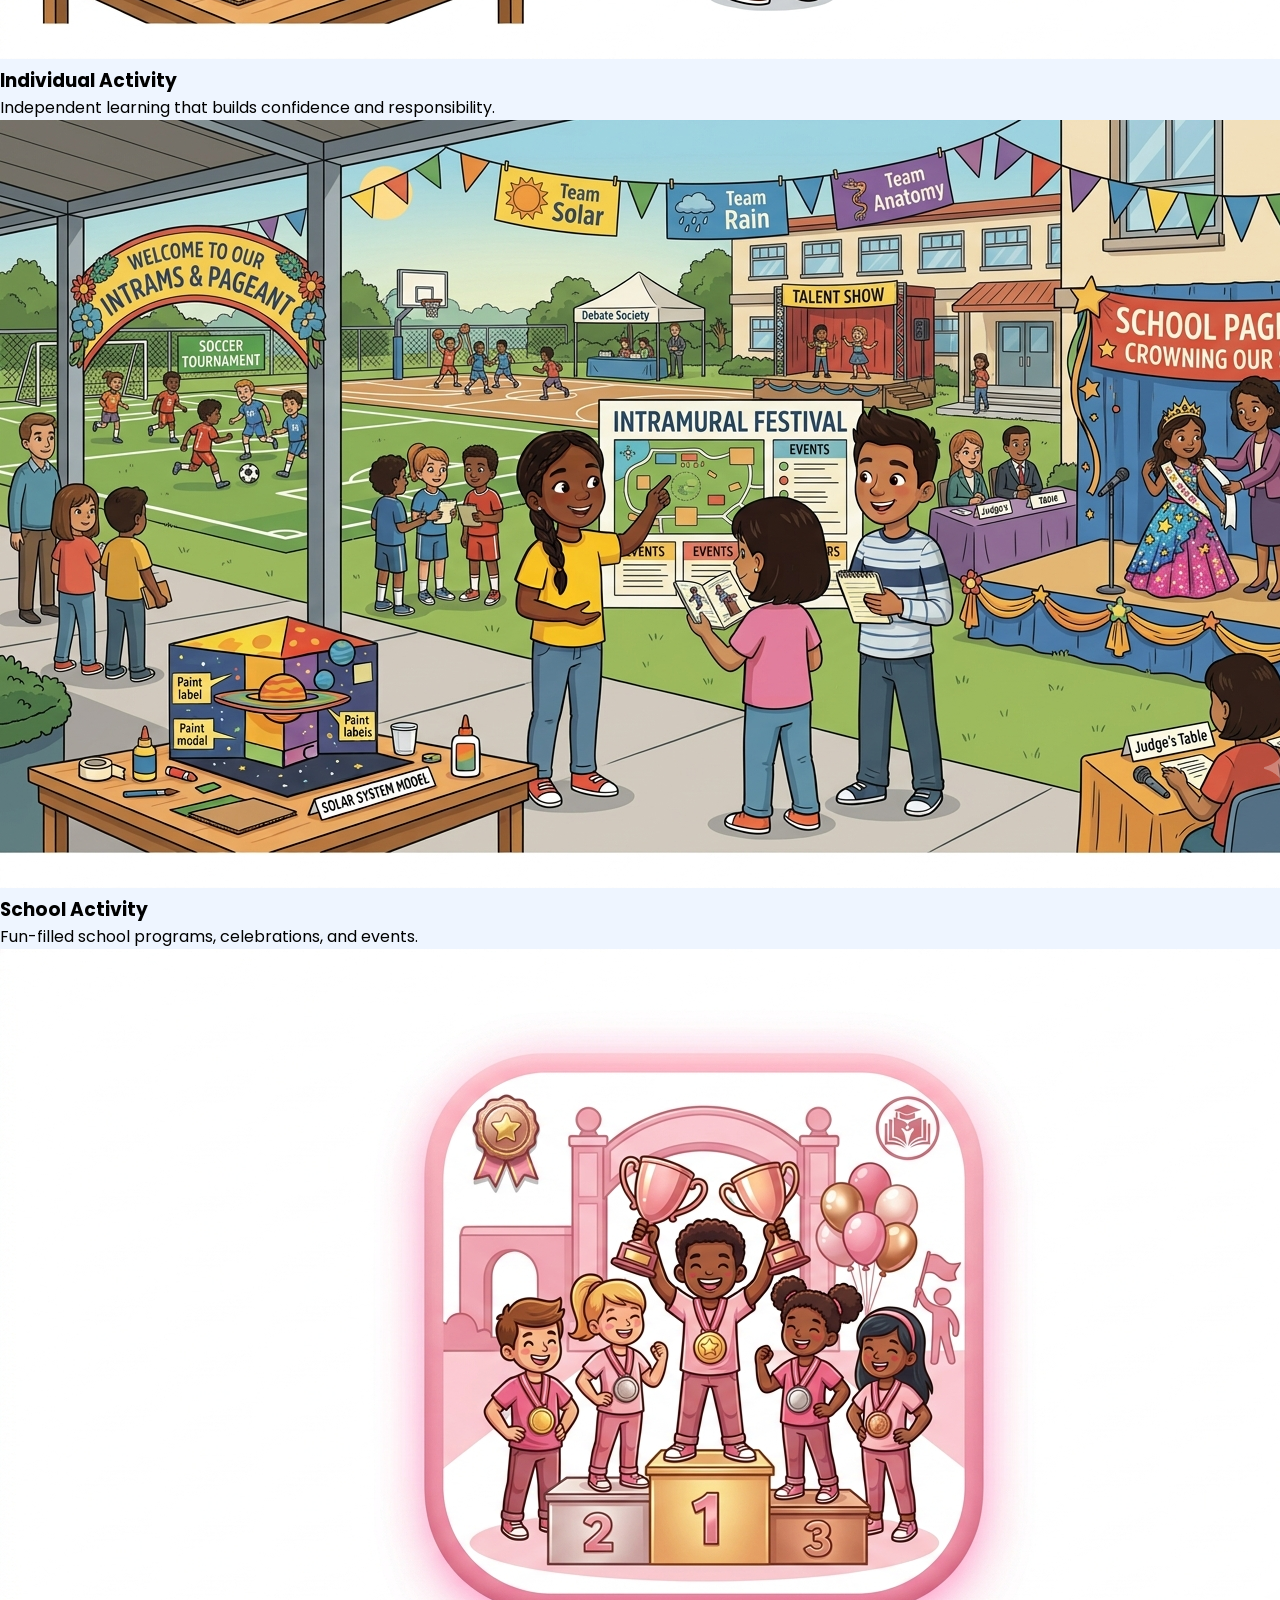
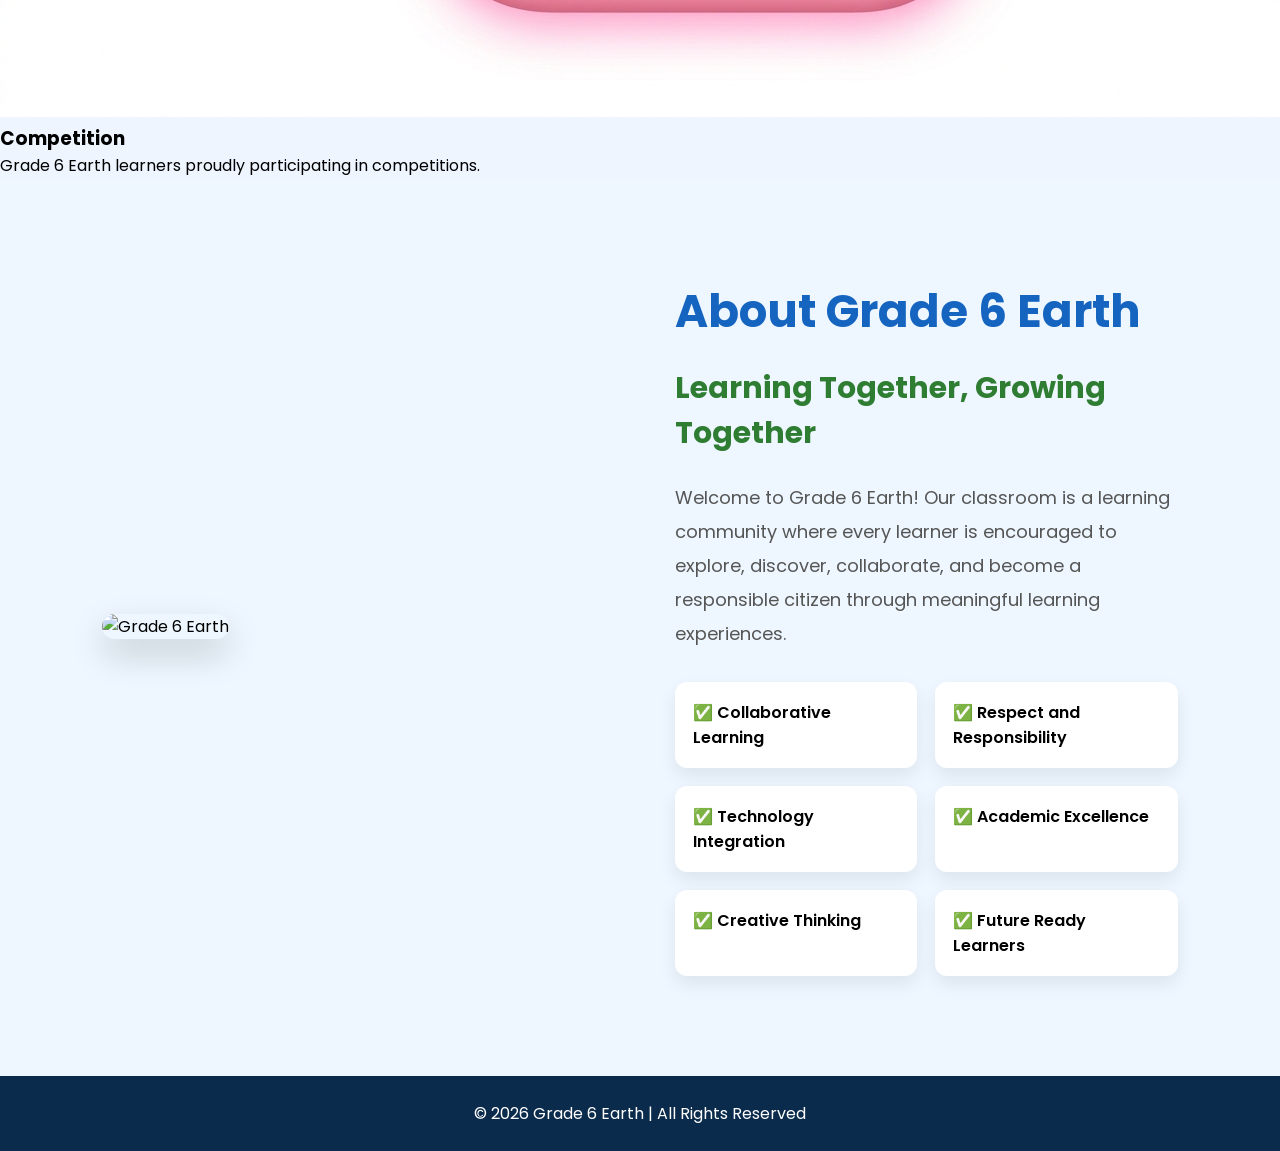
==== commit 6092b6bc: "Update index.html" ====
--- a/index.html
+++ b/index.html
@@ -2,429 +2,543 @@
 <html lang="en">
 
 <head>
-
-<meta charset="UTF-8">
-
-<meta name="viewport" content="width=device-width, initial-scale=1.0">
-
-<title>Grade 6 Earth</title>
-
-<link rel="stylesheet" href="style.css">
-
+    <meta charset="UTF-8">
+    <meta name="viewport" content="width=device-width, initial-scale=1.0">
+    <title>Grade 6 Earth</title>
+    <link rel="stylesheet" href="style.css">
 </head>
 
 <body>
 
-<nav class="navbar">
-
-<div class="logo">
-
-<img src="images/logo.png" alt="Logo">
-
-<div>
-
-<h2>Grade 6 Earth</h2>
-
-<span>Learning Together, Growing Together</span>
-
-</div>
-
-</div>
-
-<div class="menu-toggle">☰</div>
-
-<ul class="nav-links">
-
-<li><a href="#">Home</a></li>
-<li><a href="#">About</a></li>
-<li><a href="#">Subjects</a></li>
-<li><a href="#">Gallery</a></li>
-<li><a href="#">Contact</a></li>
-
-</ul>
-
-</nav>
-
-<section class="hero">
-
-<div class="hero-content">
-
-<h1>GRADE 6 EARTH</h1>
-
-<h3>Learn • Explore • Discover</h3>
-
-<p>
-
-Welcome to our learning community.
-Explore exciting lessons,
-activities,
-and educational resources
-designed for every learner.
-
-</p>
-
-<a href="#" class="btn">
-
-Explore Subjects
-
-</a>
-
-</div>
-
-</section>
-
-<section class="subjects">
-
-<h2>Our Learning Subjects</h2>
-
-<p>
-
-Discover exciting lessons
-for every Grade 6 learner.
-
-</p>
-
-<div class="subject-grid">
-
-    <div class="card">
-
-        <div class="icon">🔬</div>
-
-        <h3>Science</h3>
+    <!-- ================= NAVIGATION ================= -->
+
+    <nav class="navbar">
+
+        <div class="logo">
+            <img src="images/logo.png" alt="Logo">
+
+            <div>
+                <h2>Grade 6 Earth</h2>
+                <span>Learning Together, Growing Together</span>
+            </div>
+        </div>
+
+        <div class="menu-toggle">☰</div>
+
+        <ul class="nav-links">
+            <li><a href="#">Home</a></li>
+            <li><a href="#about">About</a></li>
+            <li><a href="#subjects">Subjects</a></li>
+            <li><a href="#gallery">Gallery</a></li>
+            <li><a href="#">Contact</a></li>
+        </ul>
+
+    </nav>
+
+    <!-- ================= HERO ================= -->
+
+    <section class="hero">
+
+        <div class="hero-content">
+
+            <h1>GRADE 6 EARTH</h1>
+
+            <h3>Learn • Explore • Discover</h3>
+
+            <p>
+                Welcome to our learning community.
+                Explore exciting lessons, activities,
+                and educational resources designed
+                for every learner.
+            </p>
+
+            <a href="#subjects" class="btn">
+                Explore Subjects
+            </a>
+
+        </div>
+
+    </section>
+
+    <!-- ================= SUBJECTS ================= -->
+
+    <section class="subjects" id="subjects">
+
+        <h2>Our Learning Subjects</h2>
 
         <p>
-            Explore nature, experiments,
-            and scientific discoveries.
+            Discover exciting lessons for every Grade 6 learner.
         </p>
 
-        <a href="pages/science.html" target="_blank">
-    Learn More →
-</a>
-
-    </div>
-
-    <div class="card">
-
-        <div class="icon">📖</div>
-
-        <h3>English</h3>
+        <div class="subject-grid">
+
+            <div class="card">
+                <div class="icon">🔬</div>
+                <h3>Science</h3>
+
+                <p>
+                    Explore nature, experiments,
+                    and scientific discoveries.
+                </p>
+
+                <a href="pages/science.html" target="_blank">
+                    Learn More →
+                </a>
+            </div>
+
+            <div class="card">
+                <div class="icon">📖</div>
+
+                <h3>English</h3>
+
+                <p>
+                    Improve reading, writing,
+                    listening, and speaking skills.
+                </p>
+
+                <a href="pages/english.html" target="_blank">
+                    Learn More →
+                </a>
+            </div>
+
+            <div class="card">
+
+                <div class="icon">➗</div>
+
+                <h3>Mathematics</h3>
+
+                <p>
+                    Solve problems and develop
+                    logical thinking.
+                </p>
+
+                <a href="pages/mathematics.html" target="_blank">
+                    Learn More →
+                </a>
+
+            </div>
+
+            <div class="card">
+
+                <div class="icon">🇵🇭</div>
+
+                <h3>Filipino</h3>
+
+                <p>
+                    Linangin ang kasanayan sa pagbasa,
+                    pagsulat, at mabisang komunikasyon.
+                </p>
+
+                <a href="pages/filipino.html" target="_blank">
+                    Learn More →
+                </a>
+
+            </div>
+
+            <div class="card">
+
+                <div class="icon">🌏</div>
+
+                <h3>Araling Panlipunan</h3>
+
+                <p>
+                    Learn Philippine history,
+                    culture, geography,
+                    and citizenship.
+                </p>
+
+                <a href="pages/aralingpanlipunan.html" target="_blank">
+                    Learn More →
+                </a>
+
+            </div>
+
+            <div class="card">
+
+                <div class="icon">🎨</div>
+
+                <h3>MAPEH</h3>
+
+                <p>
+                    Develop creativity,
+                    physical fitness,
+                    and healthy living.
+                </p>
+
+                <a href="pages/mapeh.html" target="_blank">
+                    Learn More →
+                </a>
+
+            </div>
+
+            <div class="card">
+
+                <div class="icon">🤝</div>
+
+                <h3>GMRC</h3>
+
+                <p>
+                    Develop good manners,
+                    right conduct,
+                    respect, and responsibility.
+                </p>
+
+                <a href="pages/gmrc.html" target="_blank">
+                    Learn More →
+                </a>
+
+            </div>
+
+            <div class="card">
+
+                <div class="icon">💻</div>
+
+                <h3>TLE</h3>
+
+                <p>
+                    Learn technology,
+                    entrepreneurship,
+                    and practical life skills.
+                </p>
+
+                <a href="pages/tle.html" target="_blank">
+                    Learn More →
+                </a>
+
+            </div>
+
+        </div>
+
+    </section>
+
+        <!-- ================= ANNOUNCEMENTS ================= -->
+
+    <section class="announcements">
+
+        <h2>📢 Latest Announcements</h2>
 
         <p>
-            Improve reading,
-            writing, listening,
-            and speaking skills.
+            Stay updated with the latest classroom announcements,
+            reminders, and upcoming activities.
         </p>
 
-        <a href="pages/english.html" target="_blank">
-    Learn More →
-</a>
-
-    </div>
-
-    <div class="card">
-
-        <div class="icon">➗</div>
-
-        <h3>Mathematics</h3>
+        <div class="announcement-frame">
+
+            <iframe
+                loading="lazy"
+                src="https://www.canva.com/design/DAHQS1e4ibg/hh58Mo_jJy7yQFJX4qF4Vw/view?embed"
+                allowfullscreen>
+            </iframe>
+
+        </div>
+
+    </section>
+
+    <!-- ================= GALLERY ================= -->
+
+    <section class="gallery" id="gallery">
+
+        <h2>School Gallery</h2>
 
         <p>
-            Solve problems and
-            develop logical thinking.
+            Capturing the memorable moments, achievements,
+            and exciting learning experiences of Grade 6 Earth.
         </p>
 
-        <a href="pages/mathematics.html" target="_blank">
-    Learn More →
-</a>
-
-    </div>
-
-    <div class="card">
-
-        <div class="icon">🇵🇭</div>
-
-        <h3>Filipino</h3>
+        <div class="gallery-grid">
+
+            <div class="gallery-card">
+
+                <img src="images/gallery1.jpg" alt="Learners Output">
+
+                <div class="overlay">
+
+                    <h3>Learners Output</h3>
+
+                    <p>
+                        Creative projects and outputs proudly made by our learners.
+                    </p>
+
+                </div>
+
+            </div>
+
+            <div class="gallery-card">
+
+                <img src="images/gallery2.jpg" alt="Performance Task">
+
+                <div class="overlay">
+
+                    <h3>Performance Task</h3>
+
+                    <p>
+                        Learners demonstrating knowledge through meaningful activities.
+                    </p>
+
+                </div>
+
+            </div>
+
+            <div class="gallery-card">
+
+                <img src="images/gallery3.jpg" alt="Group Activity">
+
+                <div class="overlay">
+
+                    <h3>Group Activity</h3>
+
+                    <p>
+                        Collaboration, teamwork, and cooperative learning.
+                    </p>
+
+                </div>
+
+            </div>
+
+            <div class="gallery-card">
+
+                <img src="images/gallery4.jpg" alt="Individual Activity">
+
+                <div class="overlay">
+
+                    <h3>Individual Activity</h3>
+
+                    <p>
+                        Independent learning that builds confidence and responsibility.
+                    </p>
+
+                </div>
+
+            </div>
+
+            <div class="gallery-card">
+
+                <img src="images/gallery5.jpg" alt="School Activity">
+
+                <div class="overlay">
+
+                    <h3>School Activity</h3>
+
+                    <p>
+                        Fun-filled school programs, celebrations,
+                        and events.
+                    </p>
+
+                </div>
+
+            </div>
+
+            <div class="gallery-card">
+
+                <img src="images/gallery6.jpg" alt="Competition">
+
+                <div class="overlay">
+
+                    <h3>Competition</h3>
+
+                    <p>
+                        Grade 6 Earth learners proudly participating
+                        in competitions.
+                    </p>
+
+                </div>
+
+            </div>
+
+        </div>
+
+    </section>
+
+        <!-- ================= ANNOUNCEMENTS ================= -->
+
+    <section class="announcements">
+
+        <h2>📢 Latest Announcements</h2>
 
         <p>
-            Linangin ang kasanayan
-            sa pagbasa, pagsulat,
-            at mabisang komunikasyon.
+            Stay updated with the latest classroom announcements,
+            reminders, and upcoming activities.
         </p>
 
-        <a href="pages/filipino.html" target="_blank">
-    Learn More →
-</a>
-
-    </div>
-
-    <div class="card">
-
-        <div class="icon">🌏</div>
-
-        <h3>Araling Panlipunan</h3>
+        <div class="announcement-frame">
+
+            <iframe
+                loading="lazy"
+                src="https://www.canva.com/design/DAHQS1e4ibg/hh58Mo_jJy7yQFJX4qF4Vw/view?embed"
+                allowfullscreen
+                allow="fullscreen">
+            </iframe>
+
+        </div>
+
+    </section>
+
+    <!-- ================= GALLERY ================= -->
+
+    <section class="gallery" id="gallery">
+
+        <h2>School Gallery</h2>
 
         <p>
-            Learn Philippine history,
-            culture, geography,
-            and citizenship.
+            Capturing the memorable moments, achievements,
+            and exciting learning experiences of Grade 6 Earth.
         </p>
 
-        <a href="pages/aralingpanlipunan.html" target="_blank">
-    Learn More →
-</a>
-
-    </div>
-
-    <div class="card">
-
-        <div class="icon">🎨</div>
-
-        <h3>MAPEH</h3>
-
-        <p>
-            Develop creativity,
-            physical fitness,
-            and healthy living.
-        </p>
-
-        <a href="pages/mapeh.html" target="_blank">
-    Learn More →
-</a>
-
-    </div>
-
-    <div class="card">
-
-        <div class="icon">🤝</div>
-
-        <h3>GMRC</h3>
-
-        <p>
-            Develop good manners,
-            right conduct,
-            respect, and responsibility.
-        </p>
-
-        <a href="pages/gmrc.html" target="_blank">
-    Learn More →
-</a>
-
-    </div>
-
-    <div class="card">
-
-        <div class="icon">💻</div>
-
-        <h3>TLE</h3>
-
-        <p>
-            Learn technology,
-            entrepreneurship,
-            and practical life skills.
-        </p>
-
-        <a href="pages/tle.html" target="_blank">
-    Learn More →
-</a>
-
-    </div>
-
-</div>
-
-<section class="announcements">
-    <h2>📢 Latest Announcements</h2>
-
-    <iframe
-        src="<div style="position: relative; width: 100%; height: 0; padding-top: 140.9524%;
- padding-bottom: 0; box-shadow: 0 2px 8px 0 rgba(63,69,81,0.16); margin-top: 1.6em; margin-bottom: 0.9em; overflow: hidden;
- border-radius: 8px; will-change: transform;">
-  <iframe loading="lazy" style="position: absolute; width: 100%; height: 100%; top: 0; left: 0; border: none; padding: 0;margin: 0;"
-    src="https://www.canva.com/design/DAHQS1e4ibg/hh58Mo_jJy7yQFJX4qF4Vw/view?embed" allowfullscreen="allowfullscreen" allow="fullscreen">
-  </iframe>
-</div>
-<a href="https:&#x2F;&#x2F;www.canva.com&#x2F;design&#x2F;DAHQS1e4ibg&#x2F;hh58Mo_jJy7yQFJX4qF4Vw&#x2F;view?utm_content=DAHQS1e4ibg&amp;utm_campaign=designshare&amp;utm_medium=embeds&amp;utm_source=link" target="_blank" rel="noopener">Blue and Yellow Modern Important Announcement</a> by freyjenny.gragasin@deped.gov.ph"
-        width="100%"
-        height="700"
-        frameborder="0"
-        allowfullscreen>
-    </iframe>
-</section>
-    
-<section class="gallery">
-
-    <h2>School Gallery</h2>
-
-    <p>
-        Capturing the memorable moments, achievements,
-        and exciting learning experiences of Grade 6 Earth.
-    </p>
-
-    <div class="gallery-grid">
-
-        <!-- Learners Output -->
-
-        <div class="gallery-card">
-
-            <img src="images/gallery1.jpg" alt="Learners Output">
-
-            <div class="overlay">
-
-                <h3>Learners Output</h3>
-
-                <p>
-                    Creative projects and outputs proudly made by our learners.
-                </p>
-
-            </div>
-
-        </div>
-
-        <!-- Performance Task -->
-
-        <div class="gallery-card">
-
-            <img src="images/gallery2.jpg" alt="Performance Task">
-
-            <div class="overlay">
-
-                <h3>Performance Task</h3>
-
-                <p>
-                    Learners demonstrating knowledge through meaningful activities.
-                </p>
-
-            </div>
-
-        </div>
-
-        <!-- Group Activity -->
-
-        <div class="gallery-card">
-
-            <img src="images/gallery3.jpg" alt="Group Activity">
-
-            <div class="overlay">
-
-                <h3>Group Activity</h3>
-
-                <p>
-                    Collaboration, teamwork, and cooperative learning.
-                </p>
-
-            </div>
-
-        </div>
-
-        <!-- Individual Activity -->
-
-        <div class="gallery-card">
-
-            <img src="images/gallery4.jpg" alt="Individual Activity">
-
-            <div class="overlay">
-
-                <h3>Individual Activity</h3>
-
-                <p>
-                    Independent learning that builds confidence and responsibility.
-                </p>
-
-            </div>
-
-        </div>
-
-        <!-- School Activity -->
-
-        <div class="gallery-card">
-
-            <img src="images/gallery5.jpg" alt="School Activity">
-
-            <div class="overlay">
-
-                <h3>School Activity</h3>
-
-                <p>
-                    Fun-filled school programs, celebrations, and events.
-                </p>
-
-            </div>
-
-        </div>
-
-        <!-- Competition -->
-
-        <div class="gallery-card">
-
-            <img src="images/gallery6.jpg" alt="Competition">
-
-            <div class="overlay">
-
-                <h3>Competition</h3>
-
-                <p>
-                    Grade 6 Earth learners proudly participating in competitions.
-                </p>
-
-            </div>
-
-        </div>
-
-    </div>
-
-</section>
-
-<section class="about">
-
-    <div class="about-image">
-
-        <img src="images/about.jpg" alt="Grade 6 Earth">
-
-    </div>
-
-    <div class="about-content">
-
-        <h2>About Grade 6 Earth</h2>
-
-        <h3>
-            Learning Together,
-            Growing Together
-        </h3>
-
-        <p>
-
-            Welcome to Grade 6 Earth!
-            Our classroom is a community where every learner is encouraged
-            to explore, discover, collaborate, and become a responsible
-            citizen through meaningful learning experiences.
-
-        </p>
-
-        <div class="about-list">
-
-            <div>✅ Collaborative Learning</div>
-
-            <div>✅ Respect and Responsibility</div>
-
-            <div>✅ Technology Integration</div>
-
-            <div>✅ Academic Excellence</div>
-
-            <div>✅ Creative Thinking</div>
-
-            <div>✅ Future Ready Learners</div>
-
-        </div>
-
-    </div>
-
-</section>
-
-<footer>
-
-© 2026 Grade 6 Earth
-
-</footer>
-
-<script src="script.js"></script>
+        <div class="gallery-grid">
+
+            <div class="gallery-card">
+                <img src="images/gallery1.jpg" alt="Learners Output">
+
+                <div class="overlay">
+                    <h3>Learners Output</h3>
+
+                    <p>
+                        Creative projects and outputs proudly made by our learners.
+                    </p>
+                </div>
+
+            </div>
+
+            <div class="gallery-card">
+
+                <img src="images/gallery2.jpg" alt="Performance Task">
+
+                <div class="overlay">
+
+                    <h3>Performance Task</h3>
+
+                    <p>
+                        Learners demonstrating knowledge through meaningful activities.
+                    </p>
+
+                </div>
+
+            </div>
+
+            <div class="gallery-card">
+
+                <img src="images/gallery3.jpg" alt="Group Activity">
+
+                <div class="overlay">
+
+                    <h3>Group Activity</h3>
+
+                    <p>
+                        Collaboration, teamwork,
+                        and cooperative learning.
+                    </p>
+
+                </div>
+
+            </div>
+
+            <div class="gallery-card">
+
+                <img src="images/gallery4.jpg" alt="Individual Activity">
+
+                <div class="overlay">
+
+                    <h3>Individual Activity</h3>
+
+                    <p>
+                        Independent learning that builds confidence
+                        and responsibility.
+                    </p>
+
+                </div>
+
+            </div>
+
+            <div class="gallery-card">
+
+                <img src="images/gallery5.jpg" alt="School Activity">
+
+                <div class="overlay">
+
+                    <h3>School Activity</h3>
+
+                    <p>
+                        Fun-filled school programs,
+                        celebrations, and events.
+                    </p>
+
+                </div>
+
+            </div>
+
+            <div class="gallery-card">
+
+                <img src="images/gallery6.jpg" alt="Competition">
+
+                <div class="overlay">
+
+                    <h3>Competition</h3>
+
+                    <p>
+                        Grade 6 Earth learners proudly
+                        participating in competitions.
+                    </p>
+
+                </div>
+
+            </div>
+
+        </div>
+
+    </section>
+
+    <!-- ================= ABOUT ================= -->
+
+    <section class="about" id="about">
+
+        <div class="about-image">
+
+            <img src="images/about.jpg" alt="Grade 6 Earth">
+
+        </div>
+
+        <div class="about-content">
+
+            <h2>About Grade 6 Earth</h2>
+
+            <h3>
+                Learning Together,
+                Growing Together
+            </h3>
+
+            <p>
+                Welcome to Grade 6 Earth!
+                Our classroom is a learning community where every learner
+                is encouraged to explore, discover, collaborate,
+                and become a responsible citizen through meaningful
+                learning experiences.
+            </p>
+
+            <div class="about-list">
+
+                <div>✅ Collaborative Learning</div>
+                <div>✅ Respect and Responsibility</div>
+                <div>✅ Technology Integration</div>
+                <div>✅ Academic Excellence</div>
+                <div>✅ Creative Thinking</div>
+                <div>✅ Future Ready Learners</div>
+
+            </div>
+
+        </div>
+
+    </section>
+
+    <!-- ================= FOOTER ================= -->
+
+    <footer>
+
+        <p>© 2026 Grade 6 Earth | All Rights Reserved</p>
+
+    </footer>
+
+    <script src="script.js"></script>
 
 </body>
+
 </html>
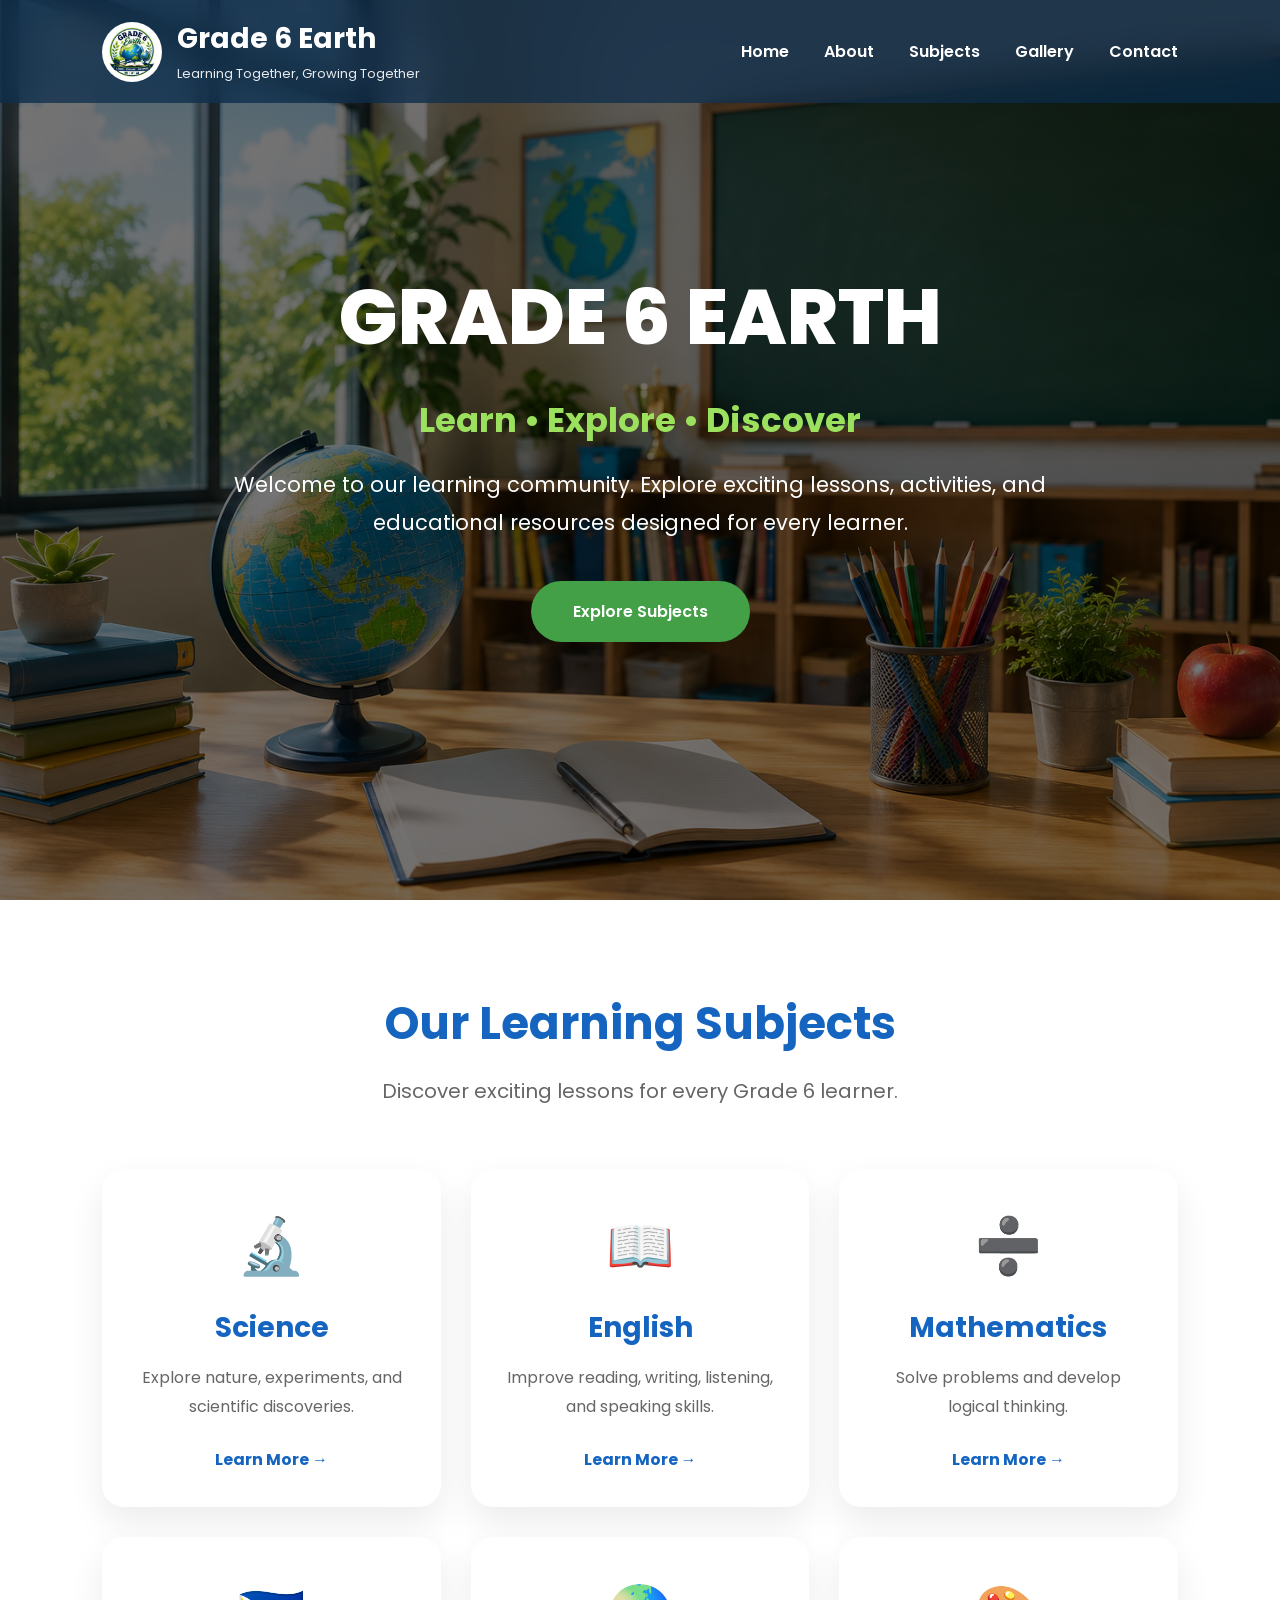
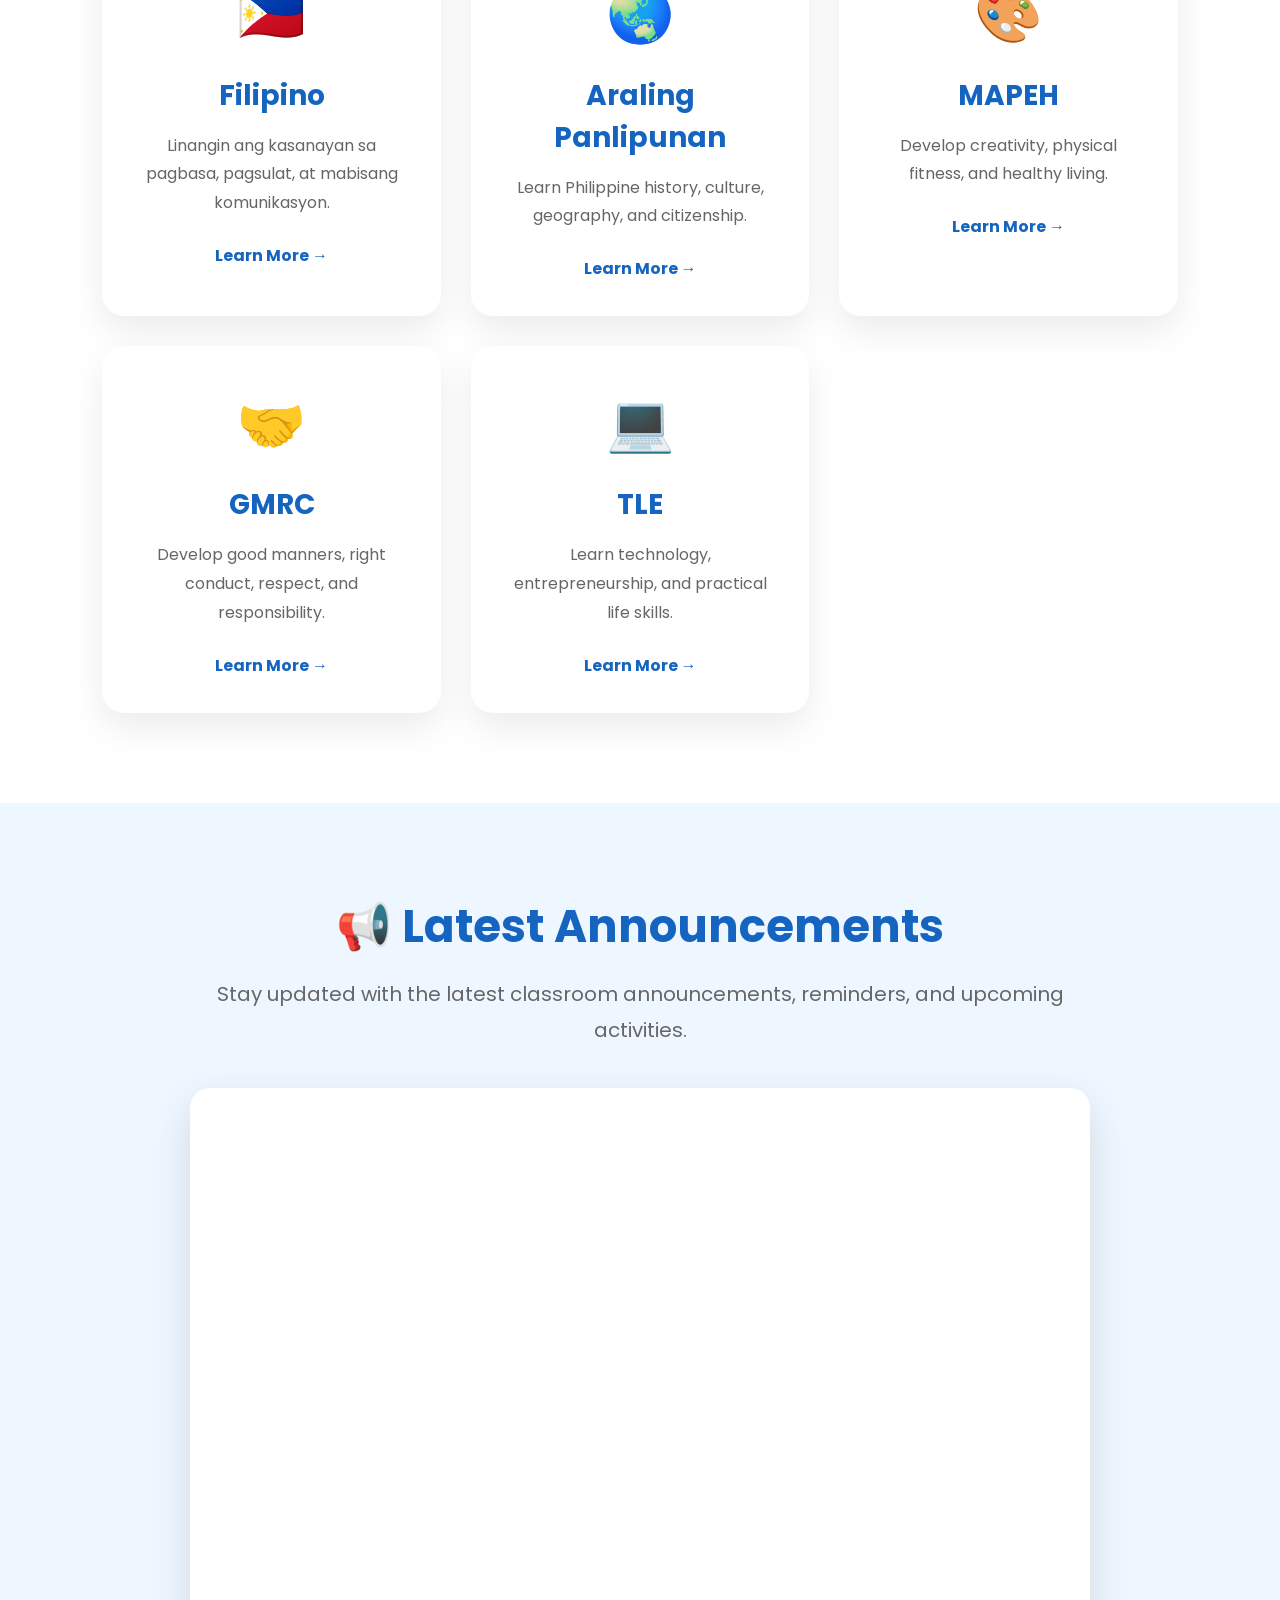
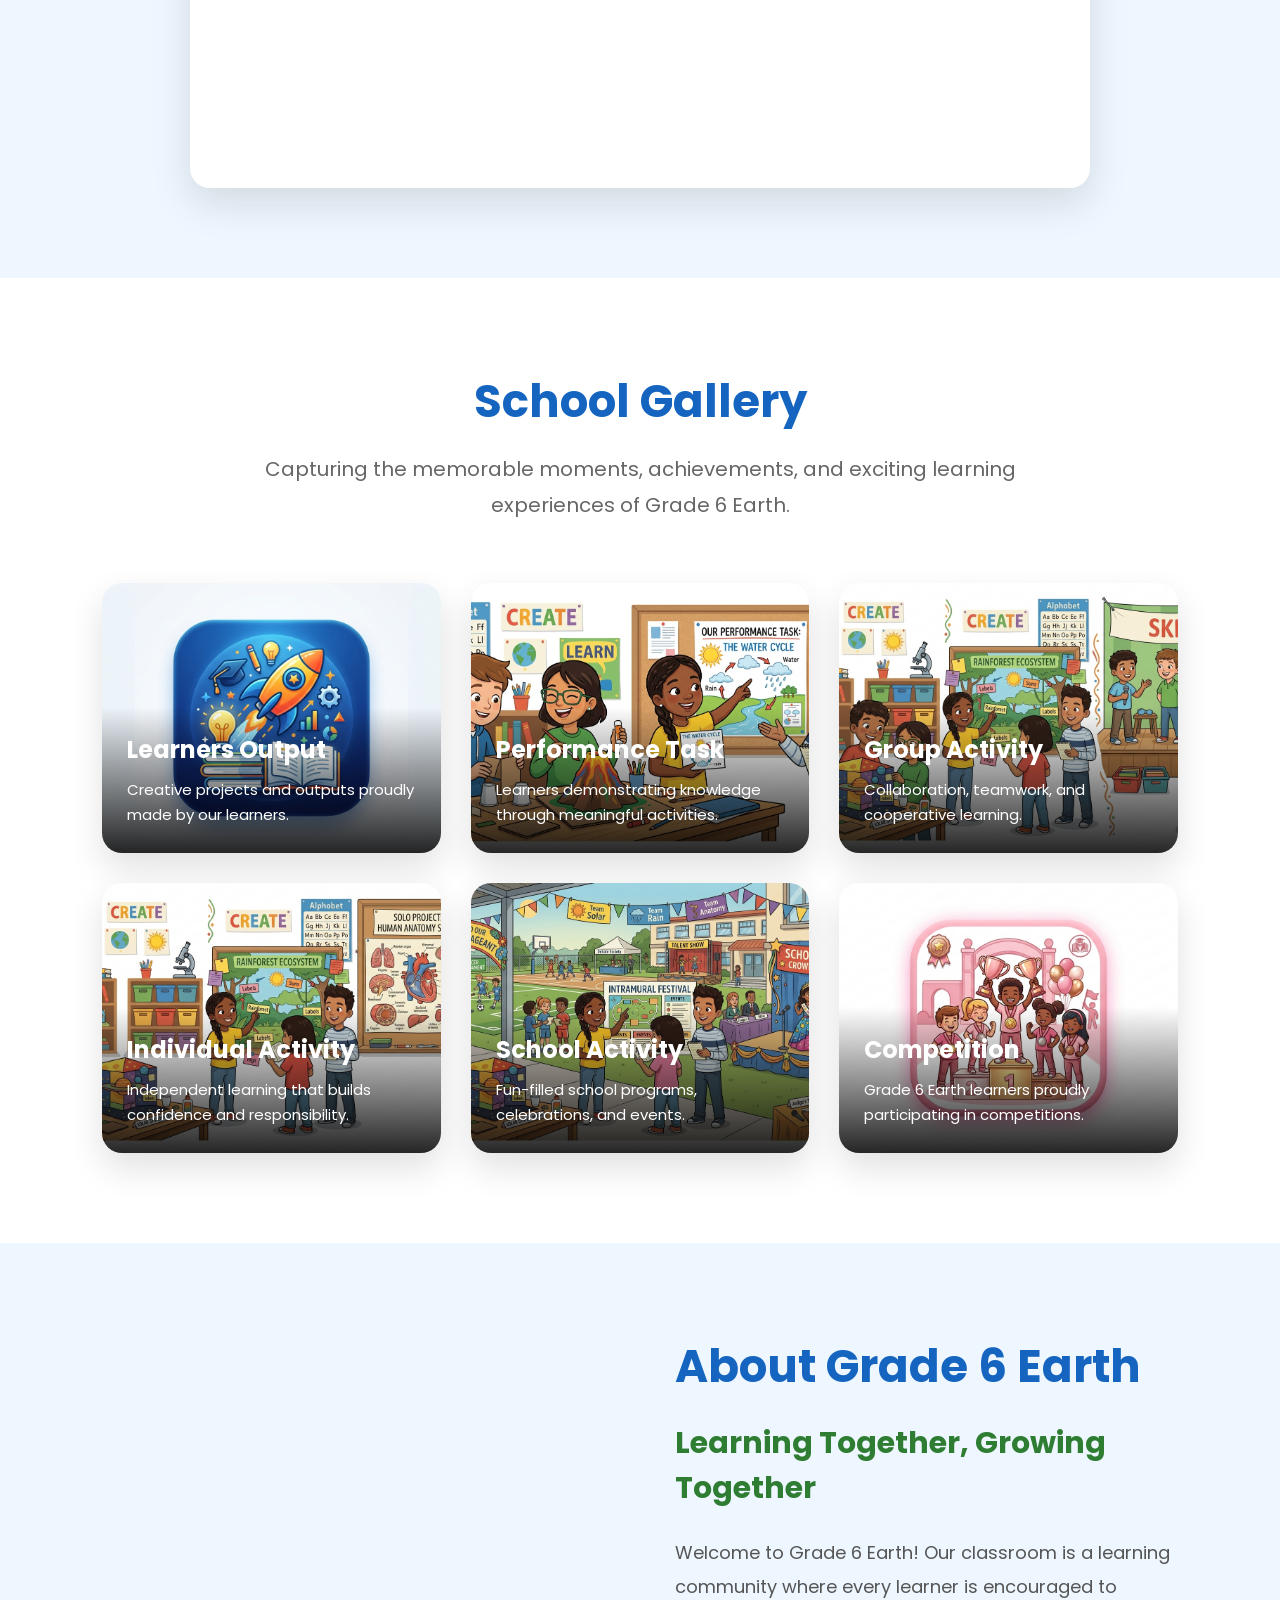
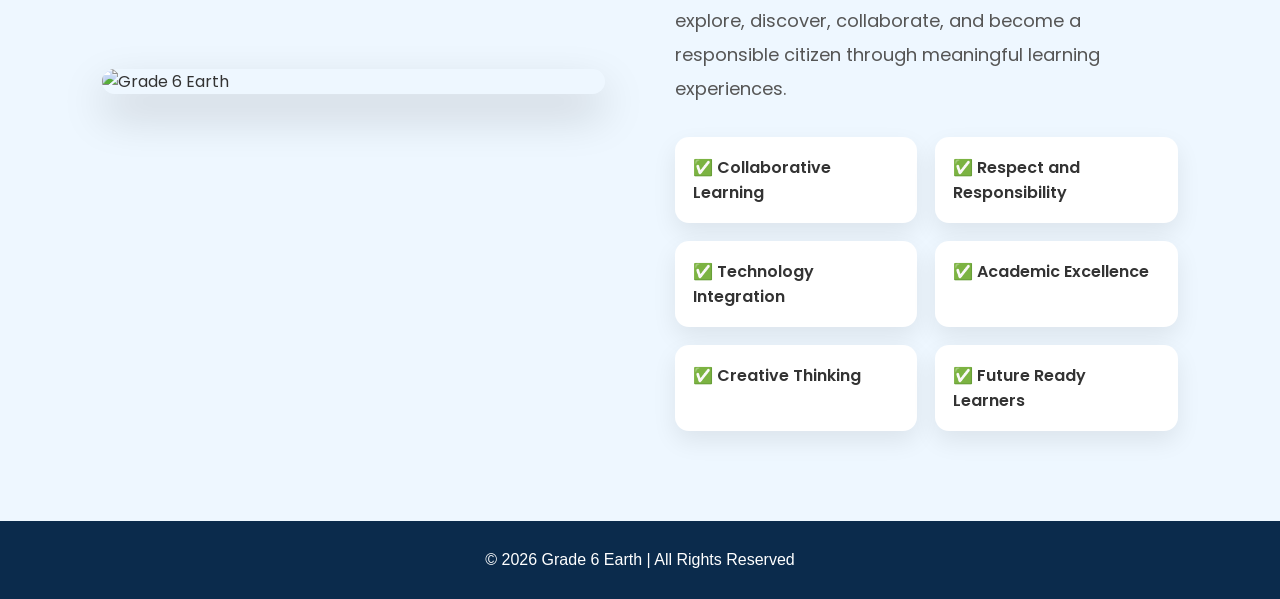
==== commit 5792e53f: "Update index.html" ====
--- a/index.html
+++ b/index.html
@@ -348,144 +348,8 @@
         </div>
 
     </section>
-
-        <!-- ================= ANNOUNCEMENTS ================= -->
-
-    <section class="announcements">
-
-        <h2>📢 Latest Announcements</h2>
-
-        <p>
-            Stay updated with the latest classroom announcements,
-            reminders, and upcoming activities.
-        </p>
-
-        <div class="announcement-frame">
-
-            <iframe
-                loading="lazy"
-                src="https://www.canva.com/design/DAHQS1e4ibg/hh58Mo_jJy7yQFJX4qF4Vw/view?embed"
-                allowfullscreen
-                allow="fullscreen">
-            </iframe>
-
-        </div>
-
-    </section>
-
-    <!-- ================= GALLERY ================= -->
-
-    <section class="gallery" id="gallery">
-
-        <h2>School Gallery</h2>
-
-        <p>
-            Capturing the memorable moments, achievements,
-            and exciting learning experiences of Grade 6 Earth.
-        </p>
-
-        <div class="gallery-grid">
-
-            <div class="gallery-card">
-                <img src="images/gallery1.jpg" alt="Learners Output">
-
-                <div class="overlay">
-                    <h3>Learners Output</h3>
-
-                    <p>
-                        Creative projects and outputs proudly made by our learners.
-                    </p>
-                </div>
-
-            </div>
-
-            <div class="gallery-card">
-
-                <img src="images/gallery2.jpg" alt="Performance Task">
-
-                <div class="overlay">
-
-                    <h3>Performance Task</h3>
-
-                    <p>
-                        Learners demonstrating knowledge through meaningful activities.
-                    </p>
-
-                </div>
-
-            </div>
-
-            <div class="gallery-card">
-
-                <img src="images/gallery3.jpg" alt="Group Activity">
-
-                <div class="overlay">
-
-                    <h3>Group Activity</h3>
-
-                    <p>
-                        Collaboration, teamwork,
-                        and cooperative learning.
-                    </p>
-
-                </div>
-
-            </div>
-
-            <div class="gallery-card">
-
-                <img src="images/gallery4.jpg" alt="Individual Activity">
-
-                <div class="overlay">
-
-                    <h3>Individual Activity</h3>
-
-                    <p>
-                        Independent learning that builds confidence
-                        and responsibility.
-                    </p>
-
-                </div>
-
-            </div>
-
-            <div class="gallery-card">
-
-                <img src="images/gallery5.jpg" alt="School Activity">
-
-                <div class="overlay">
-
-                    <h3>School Activity</h3>
-
-                    <p>
-                        Fun-filled school programs,
-                        celebrations, and events.
-                    </p>
-
-                </div>
-
-            </div>
-
-            <div class="gallery-card">
-
-                <img src="images/gallery6.jpg" alt="Competition">
-
-                <div class="overlay">
-
-                    <h3>Competition</h3>
-
-                    <p>
-                        Grade 6 Earth learners proudly
-                        participating in competitions.
-                    </p>
-
-                </div>
-
-            </div>
-
-        </div>
-
-    </section>
+    
+            </div>
 
     <!-- ================= ABOUT ================= -->
 
--- a/style.css
+++ b/style.css
@@ -1,838 +1,602 @@
 @import url('https://fonts.googleapis.com/css2?family=Poppins:wght@300;400;500;600;700;800&display=swap');
 
+/* ==========================================
+   GLOBAL
+========================================== */
+
 *{
-margin:0;
-padding:0;
-box-sizing:border-box;
+    margin:0;
+    padding:0;
+    box-sizing:border-box;
+}
+
+html{
+    scroll-behavior:smooth;
 }
 
 body{
-
-font-family:'Poppins',sans-serif;
-
-background:#eef5ff;
-
-}
-
-/* =======================
-NAVIGATION
-======================= */
+    font-family:'Poppins',sans-serif;
+    background:#eef5ff;
+    color:#333;
+    overflow-x:hidden;
+}
+
+img{
+    max-width:100%;
+    display:block;
+}
+
+section{
+    padding:90px 8%;
+}
+
+a{
+    text-decoration:none;
+}
+
+/* ==========================================
+   NAVBAR
+========================================== */
 
 .navbar{
-
-position:fixed;
-
-top:0;
-
-left:0;
-
-width:100%;
-
-display:flex;
-
-justify-content:space-between;
-
-align-items:center;
-
-padding:18px 8%;
-
-background:rgba(20,40,70,.55);
-
-backdrop-filter:blur(15px);
-
-z-index:1000;
-
-transition:.3s;
-
+    position:fixed;
+    top:0;
+    left:0;
+    width:100%;
+    padding:18px 8%;
+    display:flex;
+    justify-content:space-between;
+    align-items:center;
+    background:rgba(11,43,76,.72);
+    backdrop-filter:blur(16px);
+    z-index:999;
 }
 
 .logo{
-
-display:flex;
-
-align-items:center;
-
-gap:15px;
-
+    display:flex;
+    align-items:center;
+    gap:15px;
 }
 
 .logo img{
-
-width:60px;
-
-height:60px;
-
-border-radius:50%;
-
-background:white;
-
-padding:5px;
-
+    width:60px;
+    height:60px;
+    border-radius:50%;
+    background:#fff;
+    padding:5px;
 }
 
 .logo h2{
-
-color:white;
-
-font-size:28px;
-
+    color:#fff;
+    font-size:28px;
+    font-weight:700;
 }
 
 .logo span{
-
-color:white;
-
-font-size:13px;
-
-opacity:.9;
-
+    color:#fff;
+    font-size:13px;
+    opacity:.9;
 }
 
 .nav-links{
-
-display:flex;
-
-list-style:none;
-
-gap:35px;
-
+    list-style:none;
+    display:flex;
+    gap:35px;
 }
 
 .nav-links a{
-
-text-decoration:none;
-
-color:white;
-
-font-weight:600;
-
-transition:.3s;
-
-position:relative;
-
-}
-
-/* underline animation */
+    color:#fff;
+    font-weight:600;
+    position:relative;
+    transition:.3s;
+}
 
 .nav-links a::after{
-
-content:"";
-
-position:absolute;
-
-left:0;
-
-bottom:-8px;
-
-width:0;
-
-height:3px;
-
-background:#90EE90;
-
-transition:.3s;
-
+    content:"";
+    position:absolute;
+    left:0;
+    bottom:-8px;
+    width:0;
+    height:3px;
+    background:#8BC34A;
+    transition:.3s;
 }
 
 .nav-links a:hover::after{
-
-width:100%;
-
-}
-
-/* =======================
-HERO
-======================= */
+    width:100%;
+}
+
+.menu-toggle{
+    display:none;
+    color:#fff;
+    font-size:34px;
+    cursor:pointer;
+}
+
+/* ==========================================
+   HERO
+========================================== */
 
 .hero{
-
-height:100vh;
-
-background:
-
-linear-gradient(rgba(0,0,0,.55),rgba(0,0,0,.55)),
-
-url("images/hero.jpg");
-
-background-size:cover;
-
-background-position:center;
-
-display:flex;
-
-justify-content:center;
-
-align-items:center;
-
-text-align:center;
-
-color:white;
-
-padding:20px;
-
+    height:100vh;
+    display:flex;
+    justify-content:center;
+    align-items:center;
+    text-align:center;
+    color:#fff;
+    background:
+    linear-gradient(rgba(0,0,0,.55),rgba(0,0,0,.55)),
+    url("images/hero.jpg");
+    background-size:cover;
+    background-position:center;
 }
 
 .hero-content{
-
-max-width:850px;
-
+    max-width:850px;
 }
 
 .hero h1{
-
-font-size:80px;
-
-font-weight:800;
-
+    font-size:78px;
+    font-weight:800;
 }
 
 .hero h3{
-
-font-size:35px;
-
-margin:20px 0;
-
-color:#90EE90;
-
+    margin:20px 0;
+    color:#9BE15D;
+    font-size:34px;
 }
 
 .hero p{
-
-font-size:22px;
-
-line-height:1.8;
-
-margin-bottom:40px;
-
+    font-size:21px;
+    line-height:1.8;
+    margin-bottom:40px;
 }
 
 .btn{
-
-display:inline-block;
-
-padding:18px 45px;
-
-background:#4CAF50;
-
-border-radius:50px;
-
-color:white;
-
-text-decoration:none;
-
-font-weight:600;
-
-transition:.3s;
-
+    display:inline-block;
+    padding:18px 42px;
+    border-radius:50px;
+    background:#43A047;
+    color:#fff;
+    font-weight:600;
+    transition:.35s;
 }
 
 .btn:hover{
-
-transform:translateY(-5px);
-
-background:#2E7D32;
-
-}
-
-/* =======================
-FOOTER
-======================= */
+    background:#2E7D32;
+    transform:translateY(-4px);
+}
+
+/* ==========================================
+   SUBJECTS
+========================================== */
+
+.subjects{
+    background:#fff;
+    text-align:center;
+}
+
+.subjects h2{
+    font-size:45px;
+    color:#1565C0;
+    margin-bottom:15px;
+}
+
+.subjects>p{
+    max-width:800px;
+    margin:auto auto 60px;
+    color:#666;
+    font-size:20px;
+    line-height:1.8;
+}
+
+.subject-grid{
+    display:grid;
+    grid-template-columns:repeat(auto-fit,minmax(280px,1fr));
+    gap:30px;
+}
+
+.card{
+    background:#fff;
+    padding:35px;
+    border-radius:22px;
+    box-shadow:0 15px 35px rgba(0,0,0,.08);
+    transition:.35s;
+}
+
+.card:hover{
+    transform:translateY(-10px);
+    box-shadow:0 20px 45px rgba(0,0,0,.15);
+}
+
+.icon{
+    font-size:55px;
+    margin-bottom:20px;
+}
+
+.card h3{
+    color:#1565C0;
+    margin-bottom:15px;
+    font-size:28px;
+}
+
+.card p{
+    color:#666;
+    line-height:1.8;
+    margin-bottom:25px;
+}
+
+.card a{
+    color:#1565C0;
+    font-weight:700;
+}
+
+.card a:hover{
+    color:#2E7D32;
+}
+
+/* ==========================================
+   ANNOUNCEMENTS
+========================================== */
+
+.announcements{
+    background:#eef7ff;
+    text-align:center;
+}
+
+.announcements h2{
+    font-size:45px;
+    color:#1565C0;
+    margin-bottom:15px;
+}
+
+.announcements p{
+    max-width:850px;
+    margin:0 auto 40px;
+    font-size:20px;
+    color:#666;
+    line-height:1.8;
+}
+
+.announcement-frame{
+    max-width:900px;
+    margin:auto;
+    background:#fff;
+    border-radius:20px;
+    overflow:hidden;
+    box-shadow:0 15px 40px rgba(0,0,0,.12);
+}
+
+.announcement-frame iframe{
+    width:100%;
+    height:700px;
+    border:none;
+    display:block;
+}
+
+/* ==========================================
+   GALLERY
+========================================== */
+
+.gallery{
+    background:#ffffff;
+    text-align:center;
+}
+
+.gallery h2{
+    font-size:45px;
+    color:#1565C0;
+    margin-bottom:15px;
+}
+
+.gallery>p{
+    max-width:850px;
+    margin:0 auto 60px;
+    color:#666;
+    font-size:20px;
+    line-height:1.8;
+}
+
+.gallery-grid{
+    display:grid;
+    grid-template-columns:repeat(auto-fit,minmax(320px,1fr));
+    gap:30px;
+}
+
+.gallery-card{
+    position:relative;
+    overflow:hidden;
+    border-radius:20px;
+    box-shadow:0 15px 35px rgba(0,0,0,.12);
+    cursor:pointer;
+    transition:.4s;
+}
+
+.gallery-card:hover{
+    transform:translateY(-8px);
+}
+
+.gallery-card img{
+    width:100%;
+    height:270px;
+    object-fit:cover;
+    transition:.5s;
+}
+
+.gallery-card:hover img{
+    transform:scale(1.08);
+}
+
+.overlay{
+    position:absolute;
+    left:0;
+    right:0;
+    bottom:0;
+    padding:25px;
+    background:linear-gradient(transparent,rgba(0,0,0,.85));
+    color:#fff;
+    text-align:left;
+}
+
+.overlay h3{
+    font-size:24px;
+    margin-bottom:10px;
+}
+
+.overlay p{
+    font-size:15px;
+    line-height:1.7;
+}
+
+/* ==========================================
+   ABOUT
+========================================== */
+
+.about{
+    background:#eef7ff;
+    display:flex;
+    align-items:center;
+    justify-content:center;
+    gap:70px;
+    flex-wrap:wrap;
+}
+
+.about-image{
+    flex:1;
+    min-width:320px;
+}
+
+.about-image img{
+    width:100%;
+    border-radius:25px;
+    box-shadow:0 20px 45px rgba(0,0,0,.18);
+}
+
+.about-content{
+    flex:1;
+    min-width:320px;
+}
+
+.about-content h2{
+    font-size:45px;
+    color:#1565C0;
+    margin-bottom:20px;
+}
+
+.about-content h3{
+    font-size:30px;
+    color:#2E7D32;
+    margin-bottom:25px;
+}
+
+.about-content p{
+    font-size:18px;
+    color:#555;
+    line-height:1.9;
+    margin-bottom:30px;
+}
+
+.about-list{
+    display:grid;
+    grid-template-columns:repeat(2,1fr);
+    gap:18px;
+}
+
+.about-list div{
+    background:#fff;
+    padding:18px;
+    border-radius:14px;
+    font-weight:600;
+    box-shadow:0 10px 25px rgba(0,0,0,.08);
+    transition:.3s;
+}
+
+.about-list div:hover{
+    background:#1565C0;
+    color:#fff;
+    transform:translateY(-5px);
+}
+
+/* ==========================================
+   FOOTER
+========================================== */
 
 footer{
-
-background:#0B2B4C;
-
-color:white;
-
-text-align:center;
-
-padding:25px;
-
-}
-.menu-toggle{
-
-display:none;
-
-font-size:34px;
-
-color:white;
-
-cursor:pointer;
-
-}
-
-/* =======================
-RESPONSIVE
-======================= */
-
-@media(max-width:900px){
-
-.menu-toggle{
-
-display:block;
-
-}
-
-.nav-links{
-
-position:absolute;
-
-top:90px;
-
-left:0;
-
-width:100%;
-
-background:#0B2B4C;
-
-flex-direction:column;
-
-text-align:center;
-
-padding:25px 0;
-
-display:none;
-
-}
-
-.nav-links.active{
-
-display:flex;
-
-}
-
-.logo h2{
-
-font-size:22px;
-
-}
-
-.logo span{
-
-display:none;
-
-}
-
-.hero h1{
-
-font-size:50px;
-
-}
-
-.hero h3{
-
-font-size:26px;
-
-}
-
-.hero p{
-
-font-size:18px;
-
-}
-
-}
-.subjects{
-
-padding:100px 8%;
-
-background:white;
-
-text-align:center;
-
-}
-
-.subjects h2{
-
-font-size:45px;
-
-color:#1565C0;
-
-margin-bottom:20px;
-
-}
-
-.subjects>p{
-
-font-size:20px;
-
-color:#666;
-
-max-width:800px;
-
-margin:auto;
-
-margin-bottom:60px;
-
-line-height:1.8;
-
-}
-
-/* GRID */
-
-.subject-grid{
-
-display:grid;
-
-grid-template-columns:repeat(auto-fit,minmax(300px,1fr));
-
-gap:35px;
-
-}
-
-/* CARD */
-
-.card{
-
-background:white;
-
-padding:40px;
-
-border-radius:20px;
-
-box-shadow:0 15px 35px rgba(0,0,0,.08);
-
-transition:.35s;
-
-}
-
-.card:hover{
-
-transform:translateY(-10px);
-
-box-shadow:0 20px 45px rgba(0,0,0,.18);
-
-}
-
-/* ICON */
-
-.icon{
-
-font-size:55px;
-
-margin-bottom:20px;
-
-}
-
-/* TITLE */
-
-.card h3{
-
-font-size:28px;
-
-color:#1565C0;
-
-margin-bottom:15px;
-
-}
-
-/* DESCRIPTION */
-
-.card p{
-
-color:#666;
-
-line-height:1.8;
-
-margin-bottom:25px;
-
-}
-
-/* BUTTON */
-
-.card a{
-
-text-decoration:none;
-
-font-weight:700;
-
-color:#1565C0;
-
-transition:.3s;
-
-}
-
-.card a:hover{
-
-color:#43A047;
-
-}
-.news{
-
-padding:100px 8%;
-
-background:#eef5ff;
-
-}
-
-.news h2{
-
-text-align:center;
-
-font-size:45px;
-
-color:#1565C0;
-
-margin-bottom:60px;
-
-}
-
-.news-grid{
-
-display:grid;
-
-grid-template-columns:repeat(auto-fit,minmax(320px,1fr));
-
-gap:35px;
-
-}
-
-.news-card{
-
-background:white;
-
-padding:35px;
-
-border-radius:20px;
-
-box-shadow:0 15px 35px rgba(0,0,0,.08);
-
-transition:.3s;
-
-}
-
-.news-card:hover{
-
-transform:translateY(-10px);
-
-}
-
-.badge{
-
-display:inline-block;
-
-background:#1565C0;
-
-color:white;
-
-padding:8px 15px;
-
-border-radius:25px;
-
-font-size:14px;
-
-margin-bottom:20px;
-
-}
-
-.news-card h3{
-
-margin-bottom:20px;
-
-font-size:28px;
-
-color:#1565C0;
-
-}
-
-.news-card p{
-
-line-height:1.8;
-
-color:#666;
-
-margin-bottom:25px;
-
-}
-
-.date{
-
-font-weight:bold;
-
-color:#43A047;
-
-}
-
-.about{
-
-padding:100px 8%;
-
-display:flex;
-
-align-items:center;
-
-justify-content:center;
-
-gap:70px;
-
-background:#eef7ff;
-
-flex-wrap:wrap;
-
-}
-
-/* IMAGE */
-
-.about-image{
-
-flex:1;
-
-min-width:320px;
-
-}
-
-.about-image img{
-
-width:100%;
-
-border-radius:25px;
-
-box-shadow:0 15px 35px rgba(0,0,0,.18);
-
-}
-
-/* CONTENT */
-
-.about-content{
-
-flex:1;
-
-min-width:320px;
-
-}
-
-.about-content h2{
-
-font-size:45px;
-
-color:#1565C0;
-
-margin-bottom:20px;
-
-}
-
-.about-content h3{
-
-font-size:30px;
-
-margin-bottom:25px;
-
-color:#2E7D32;
-
-}
-
-.about-content p{
-
-font-size:18px;
-
-line-height:1.9;
-
-color:#555;
-
-margin-bottom:30px;
-
-}
-
-.about-list{
-
-display:grid;
-
-grid-template-columns:repeat(2,1fr);
-
-gap:18px;
-
-}
-
-.about-list div{
-
-background:white;
-
-padding:18px;
-
-border-radius:12px;
-
-font-weight:600;
-
-box-shadow:0 8px 18px rgba(0,0,0,.08);
-
-transition:.3s;
-
-}
-
+    background:#0B2B4C;
+    color:#fff;
+    text-align:center;
+    padding:30px 20px;
+    font-size:16px;
+    font-weight:500;
+}
+
+/* ==========================================
+   SMOOTH ANIMATIONS
+========================================== */
+
+.card,
+.gallery-card,
+.about-list div,
+.btn{
+    transition:all .35s ease;
+}
+
+.card:hover,
+.gallery-card:hover,
 .about-list div:hover{
-
-transform:translateY(-5px);
-
-background:#1565C0;
-
-color:white;
-
-}
-.materials{
-
-padding:100px 8%;
-
-background:#eef7ff;
-
-text-align:center;
-
-}
-
-.materials h2{
-
-font-size:45px;
-
-color:#1565C0;
-
-margin-bottom:20px;
-
-}
-
-.materials p{
-
-margin-bottom:50px;
-
-color:#666;
-
-}
-
-.materials-grid{
-
-display:grid;
-
-grid-template-columns:repeat(auto-fit,minmax(250px,1fr));
-
-gap:25px;
-
-}
-
-.material-card{
-
-background:white;
-
-padding:30px;
-
-border-radius:18px;
-
-box-shadow:0 10px 25px rgba(0,0,0,.08);
-
-transition:.3s;
-
-}
-
-.material-card:hover{
-
-transform:translateY(-8px);
-
-}
-
-.material-card h3{
-
-margin-bottom:15px;
-
-color:#1565C0;
-
-}
-
-.material-card button{
-
-margin-top:20px;
-
-padding:12px 25px;
-
-background:#1565C0;
-
-color:white;
-
-border:none;
-
-border-radius:8px;
-
-cursor:pointer;
-
-}
-
-/* ===================================
-UPLOAD FORM
-=================================== */
-
-.upload{
-
-padding:100px 8%;
-
-text-align:center;
-
-background:white;
-
-}
-
-.upload h2{
-
-font-size:45px;
-
-color:#1565C0;
-
-margin-bottom:20px;
-
-}
-
-.upload p{
-
-margin-bottom:40px;
-
-color:#666;
-
-}
-
-.upload form{
-
-max-width:700px;
-
-margin:auto;
-
-display:flex;
-
-flex-direction:column;
-
-gap:20px;
-
-}
-
-.upload input,
-.upload select{
-
-padding:16px;
-
-border:1px solid #ccc;
-
-border-radius:10px;
-
-font-size:16px;
-
-}
-
-.upload button{
-
-padding:16px;
-
-background:#2E7D32;
-
-color:white;
-
-border:none;
-
-border-radius:10px;
-
-font-size:18px;
-
-cursor:pointer;
-
-transition:.3s;
-
-}
-
-.upload button:hover{
-
-background:#1B5E20;
-
-}+    transform:translateY(-8px);
+}
+
+/* ==========================================
+   SCROLLBAR
+========================================== */
+
+::-webkit-scrollbar{
+    width:10px;
+}
+
+::-webkit-scrollbar-track{
+    background:#eef5ff;
+}
+
+::-webkit-scrollbar-thumb{
+    background:#1565C0;
+    border-radius:20px;
+}
+
+::-webkit-scrollbar-thumb:hover{
+    background:#0D47A1;
+}
+
+/* ==========================================
+   MOBILE RESPONSIVE
+========================================== */
+
+@media (max-width:900px){
+
+    .navbar{
+        padding:15px 6%;
+    }
+
+    .menu-toggle{
+        display:block;
+    }
+
+    .nav-links{
+        position:absolute;
+        top:90px;
+        left:0;
+        width:100%;
+        background:#0B2B4C;
+        flex-direction:column;
+        align-items:center;
+        padding:25px 0;
+        display:none;
+        gap:25px;
+    }
+
+    .nav-links.active{
+        display:flex;
+    }
+
+    .logo h2{
+        font-size:22px;
+    }
+
+    .logo span{
+        display:none;
+    }
+
+    .hero{
+        padding:20px;
+    }
+
+    .hero h1{
+        font-size:48px;
+    }
+
+    .hero h3{
+        font-size:24px;
+    }
+
+    .hero p{
+        font-size:17px;
+    }
+
+    .btn{
+        padding:15px 35px;
+    }
+
+    section{
+        padding:70px 6%;
+    }
+
+    .subjects h2,
+    .gallery h2,
+    .about-content h2,
+    .announcements h2{
+        font-size:34px;
+    }
+
+    .subjects > p,
+    .gallery > p,
+    .announcements p{
+        font-size:17px;
+    }
+
+    .subject-grid{
+        grid-template-columns:1fr;
+    }
+
+    .gallery-grid{
+        grid-template-columns:1fr;
+    }
+
+    .gallery-card img{
+        height:240px;
+    }
+
+    .about{
+        flex-direction:column;
+        text-align:center;
+    }
+
+    .about-list{
+        grid-template-columns:1fr;
+    }
+
+    .announcement-frame iframe{
+        height:550px;
+    }
+
+}
+
+@media (max-width:600px){
+
+    .hero h1{
+        font-size:38px;
+    }
+
+    .hero h3{
+        font-size:20px;
+    }
+
+    .hero p{
+        font-size:16px;
+    }
+
+    .logo img{
+        width:50px;
+        height:50px;
+    }
+
+    .announcement-frame iframe{
+        height:420px;
+    }
+
+    footer{
+        font-size:14px;
+        padding:25px 15px;
+    }
+
+}
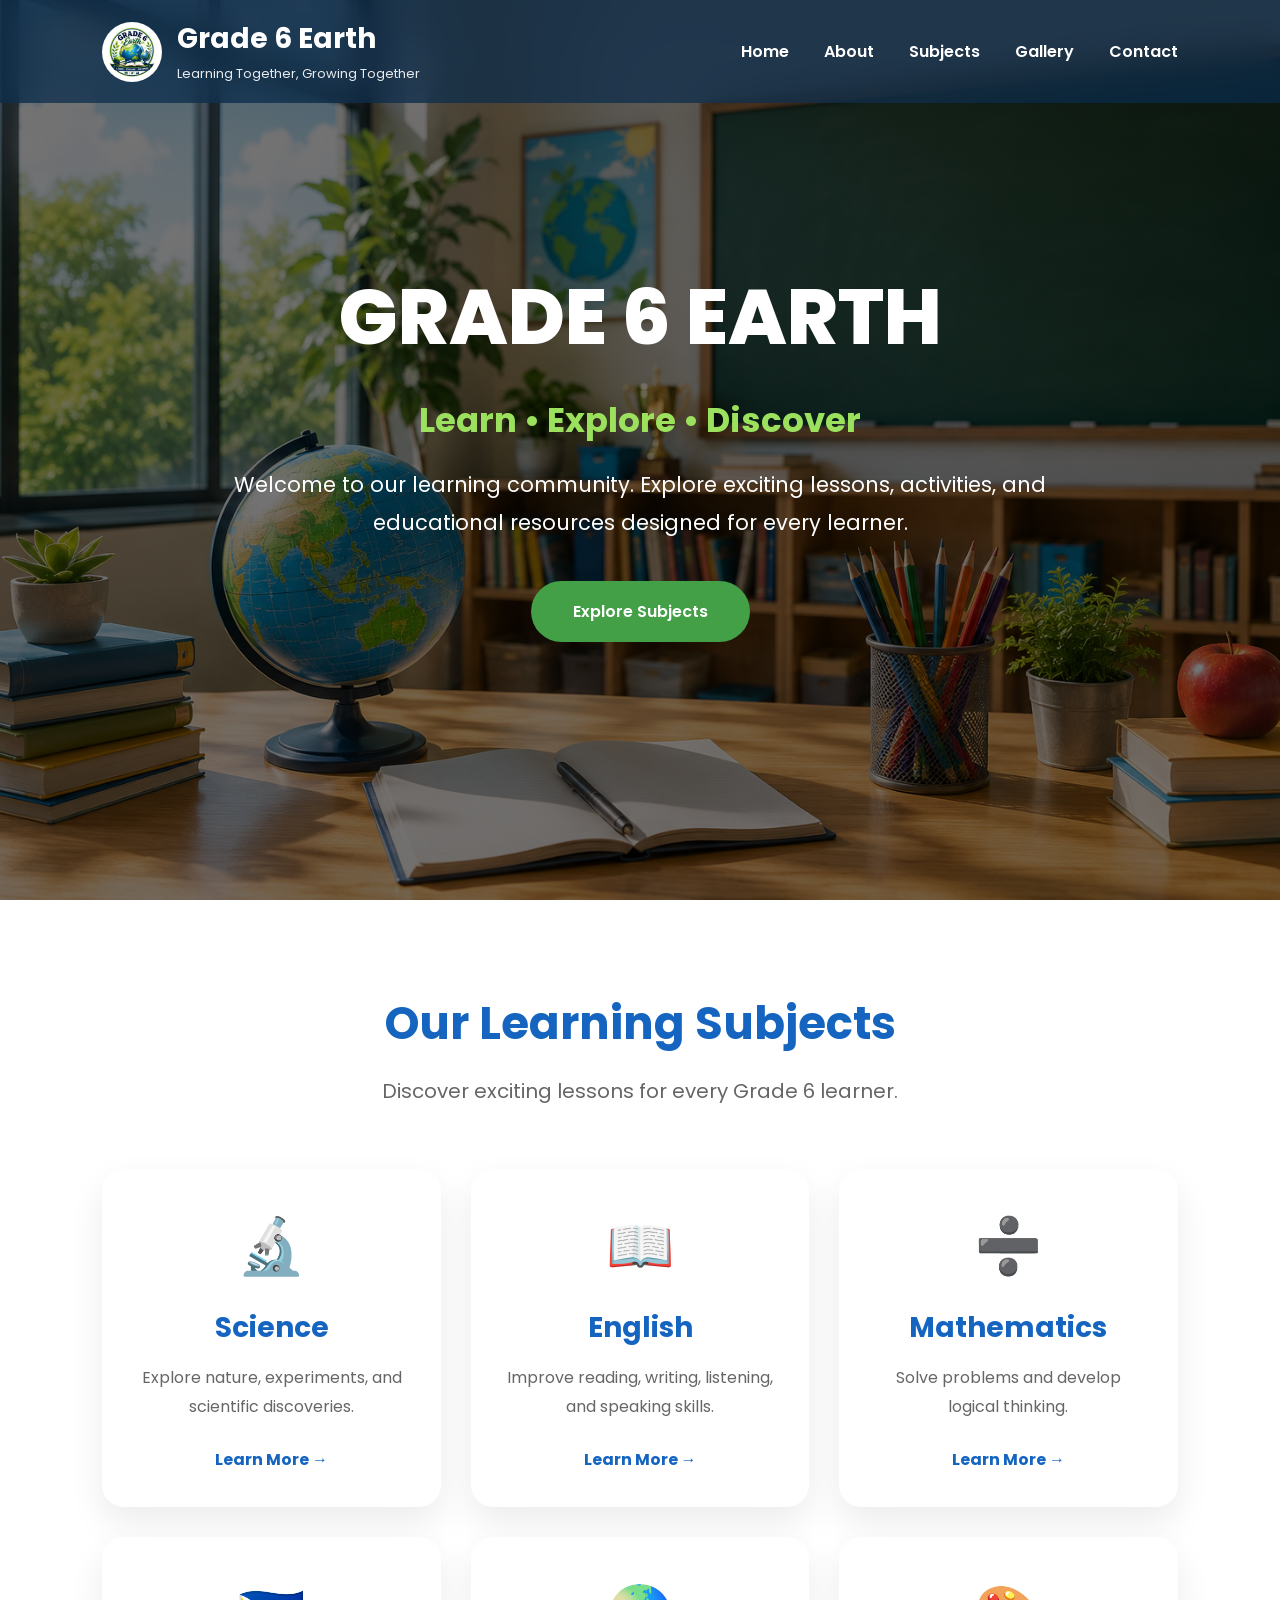
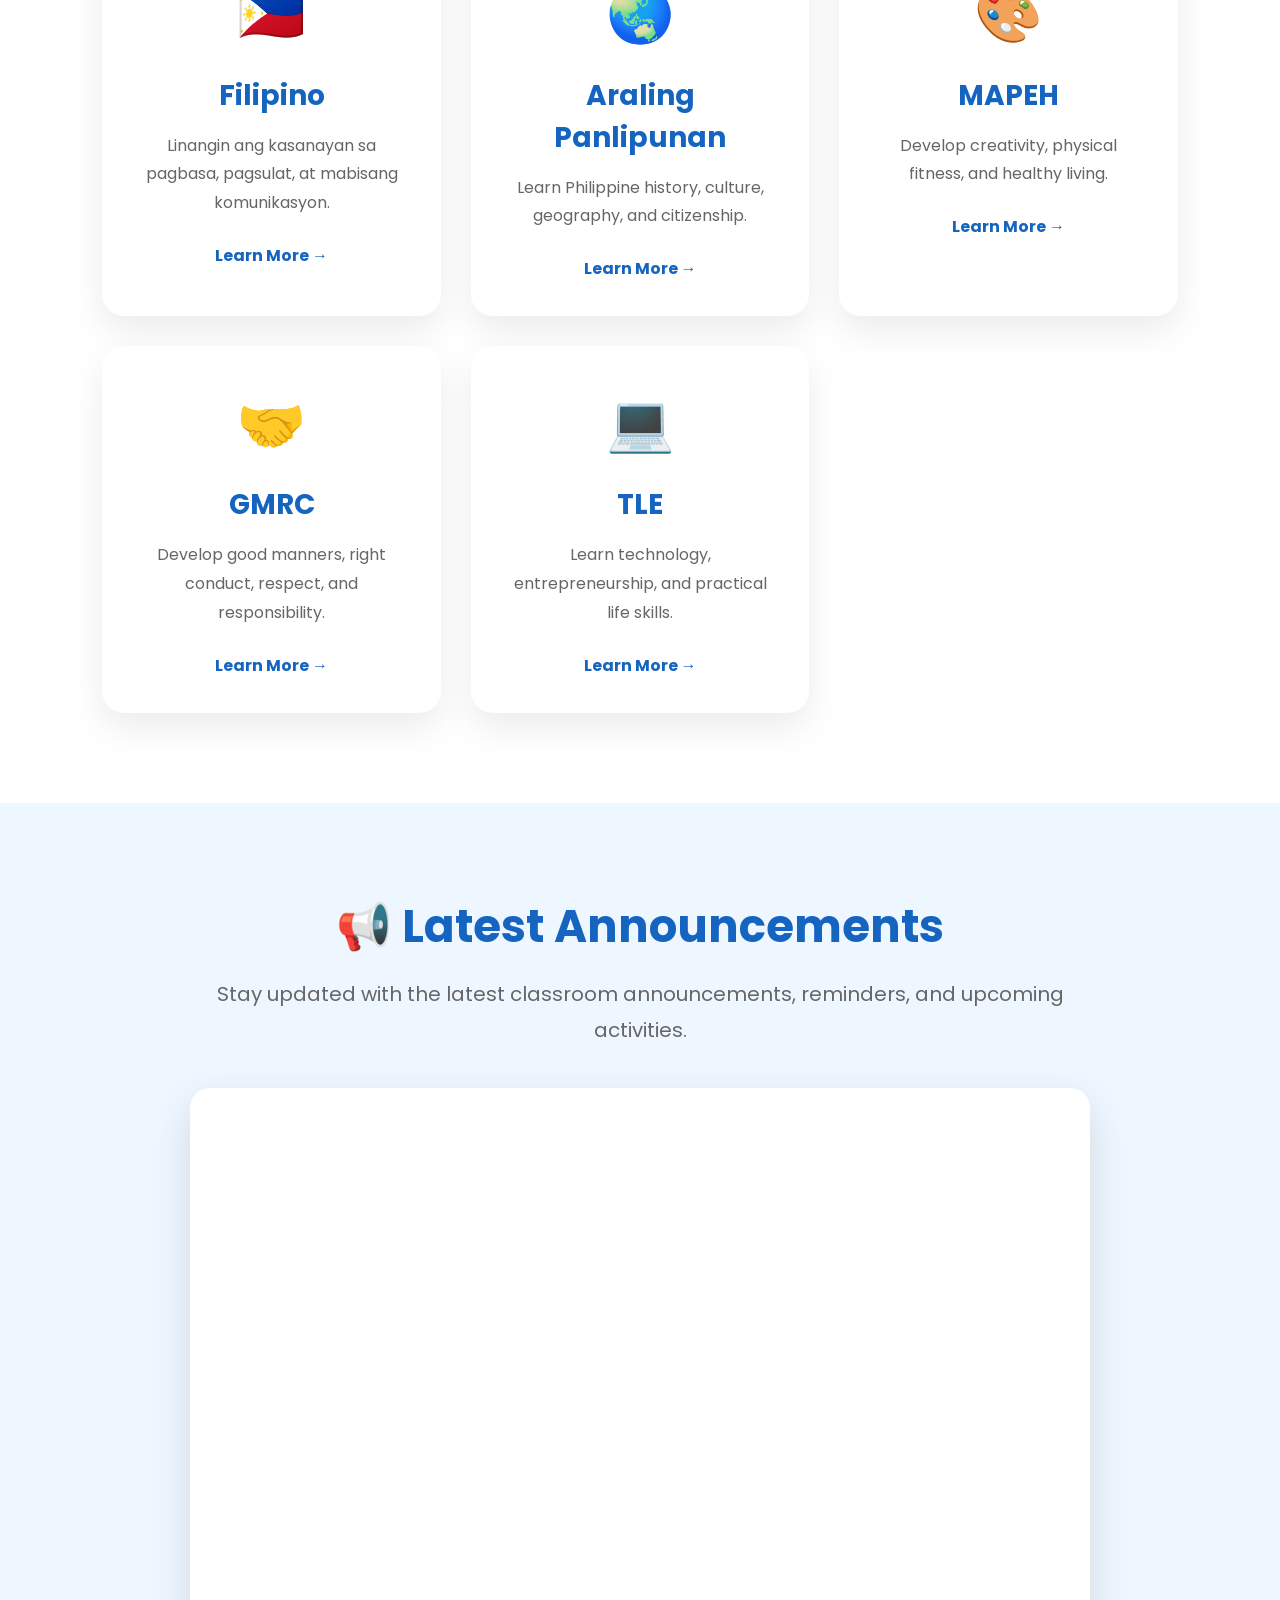
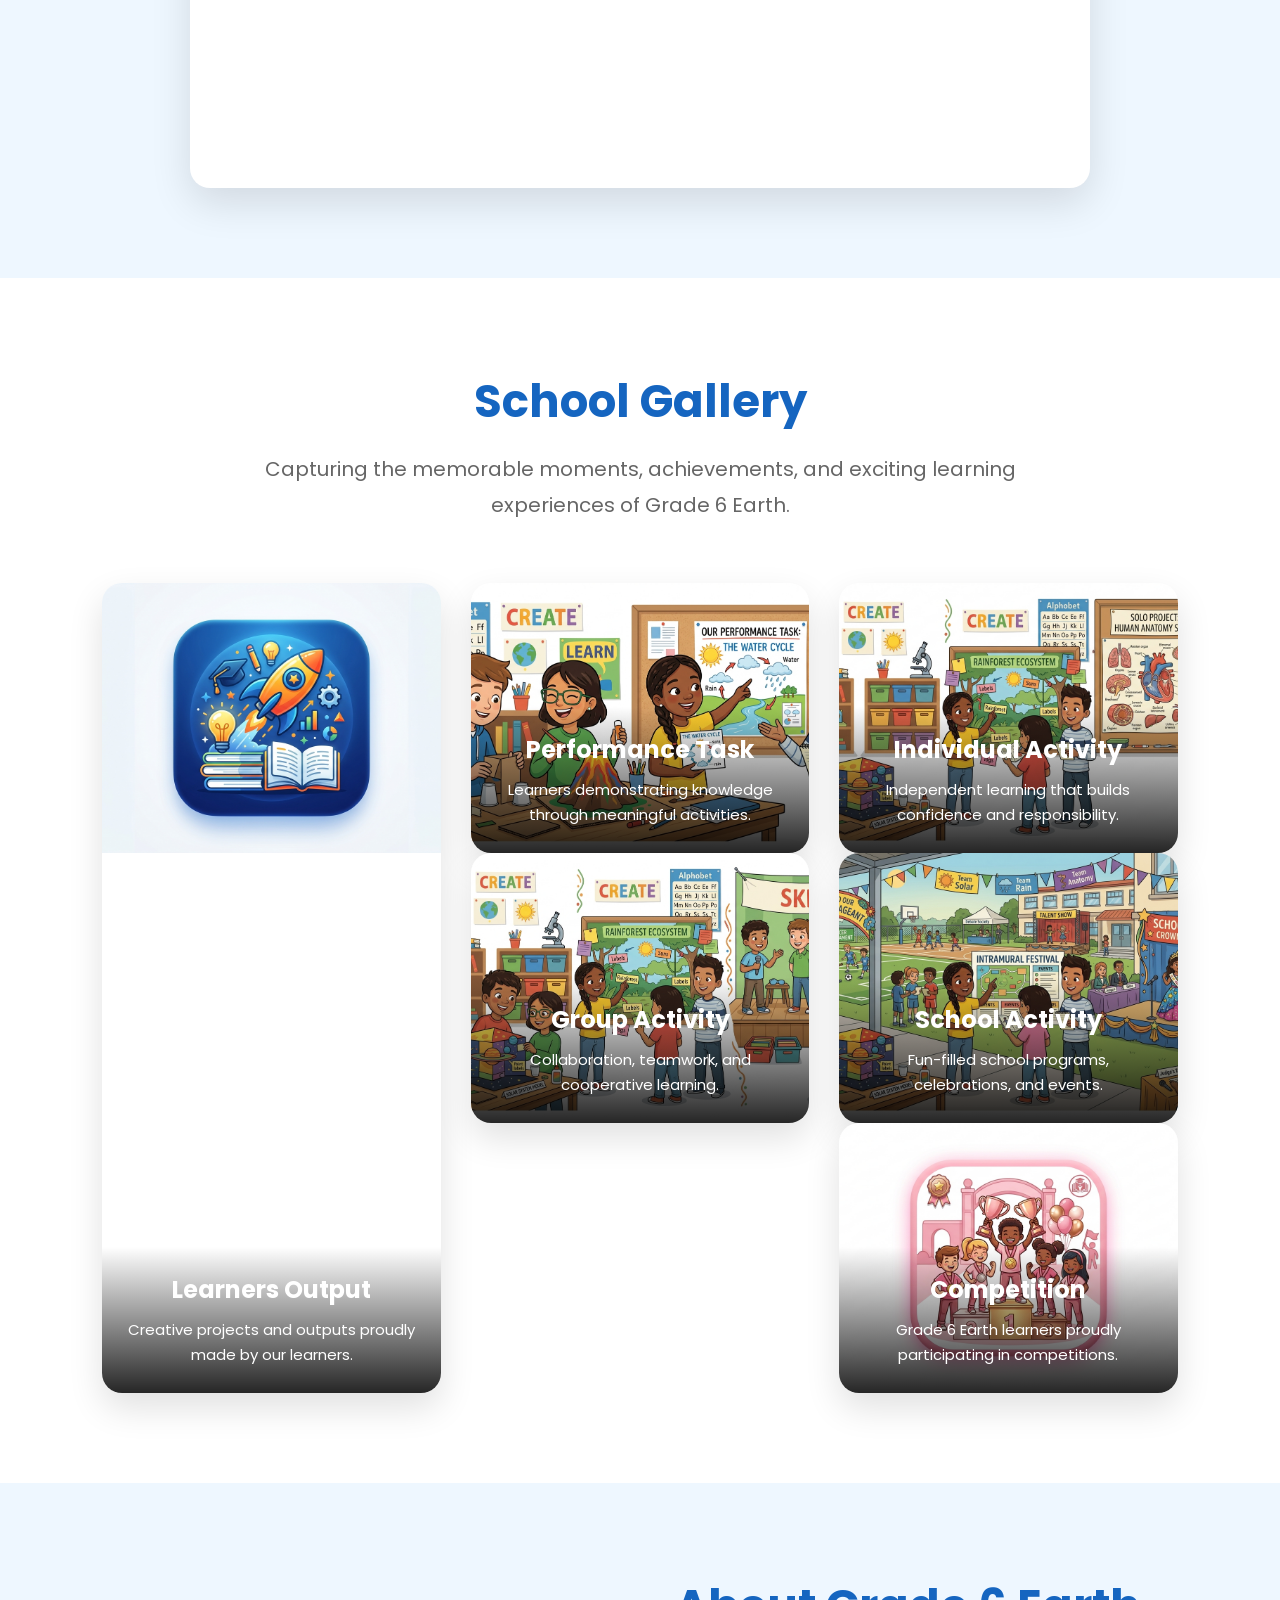
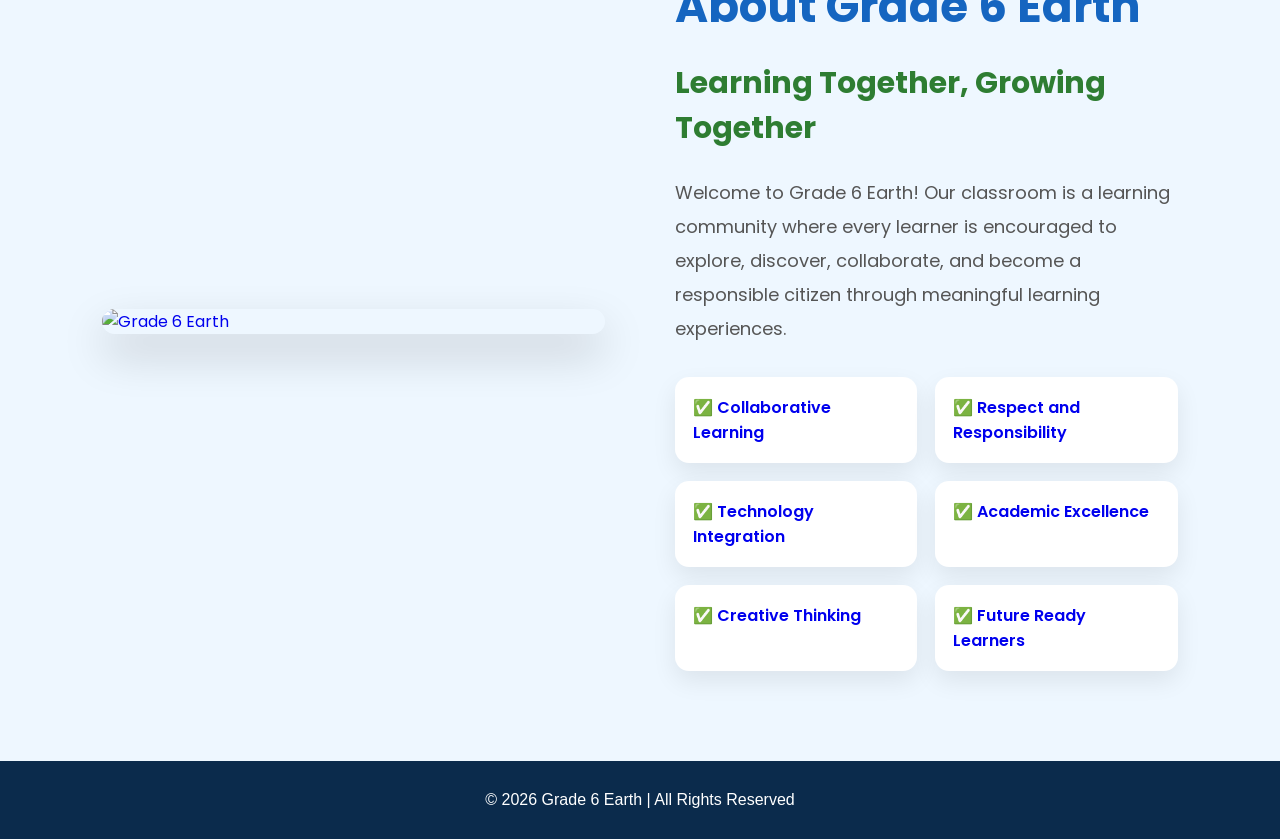
==== commit 4e2f0472: "Update index.html" ====
--- a/index.html
+++ b/index.html
@@ -262,7 +262,11 @@
                 </div>
 
             </div>
-
+            
+<a href="https://www.canva.com/design/DAHRMwOq77U/vD_tibXPAnFIa8vBww2afQ/view"
+   target="_blank"
+   class="gallery-link">
+    
             <div class="gallery-card">
 
                 <img src="images/gallery2.jpg" alt="Performance Task">
@@ -295,6 +299,10 @@
 
             </div>
 
+    <a href="https://www.canva.com/design/DAHRMz8P3bc/72ugdw6jNSmx54J5dm5MhQ/view"
+   target="_blank"
+   class="gallery-link">
+        
             <div class="gallery-card">
 
                 <img src="images/gallery4.jpg" alt="Individual Activity">
--- a/style.css
+++ b/style.css
@@ -334,18 +334,27 @@
     bottom:0;
     padding:25px;
     background:linear-gradient(transparent,rgba(0,0,0,.85));
-    color:#fff;
-    text-align:left;
+    color:white;
+    text-align:center;
+
+    display:flex;
+    flex-direction:column;
+    justify-content:center;
+    align-items:center;
 }
 
 .overlay h3{
     font-size:24px;
     margin-bottom:10px;
+    text-align:center;
+    width:100%;
 }
 
 .overlay p{
     font-size:15px;
     line-height:1.7;
+    text-align:center;
+    width:100%;
 }
 
 /* ==========================================
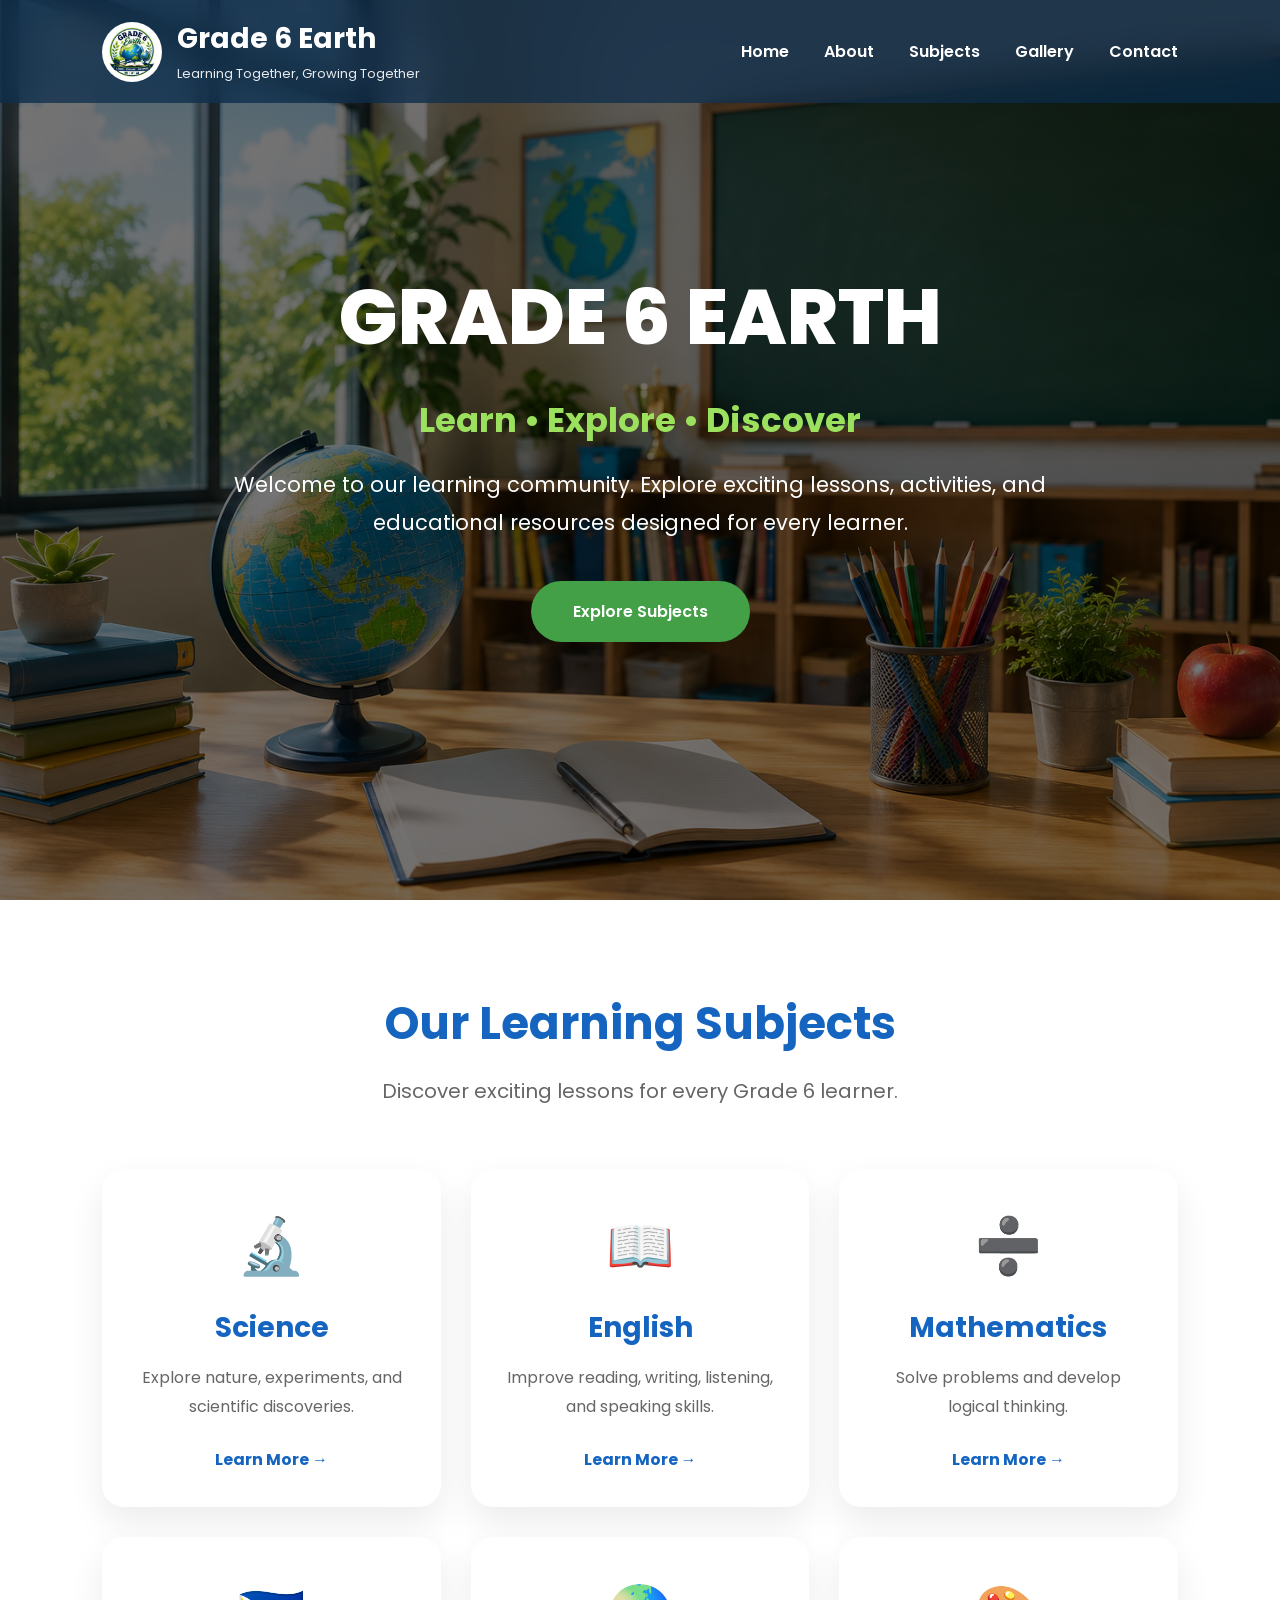
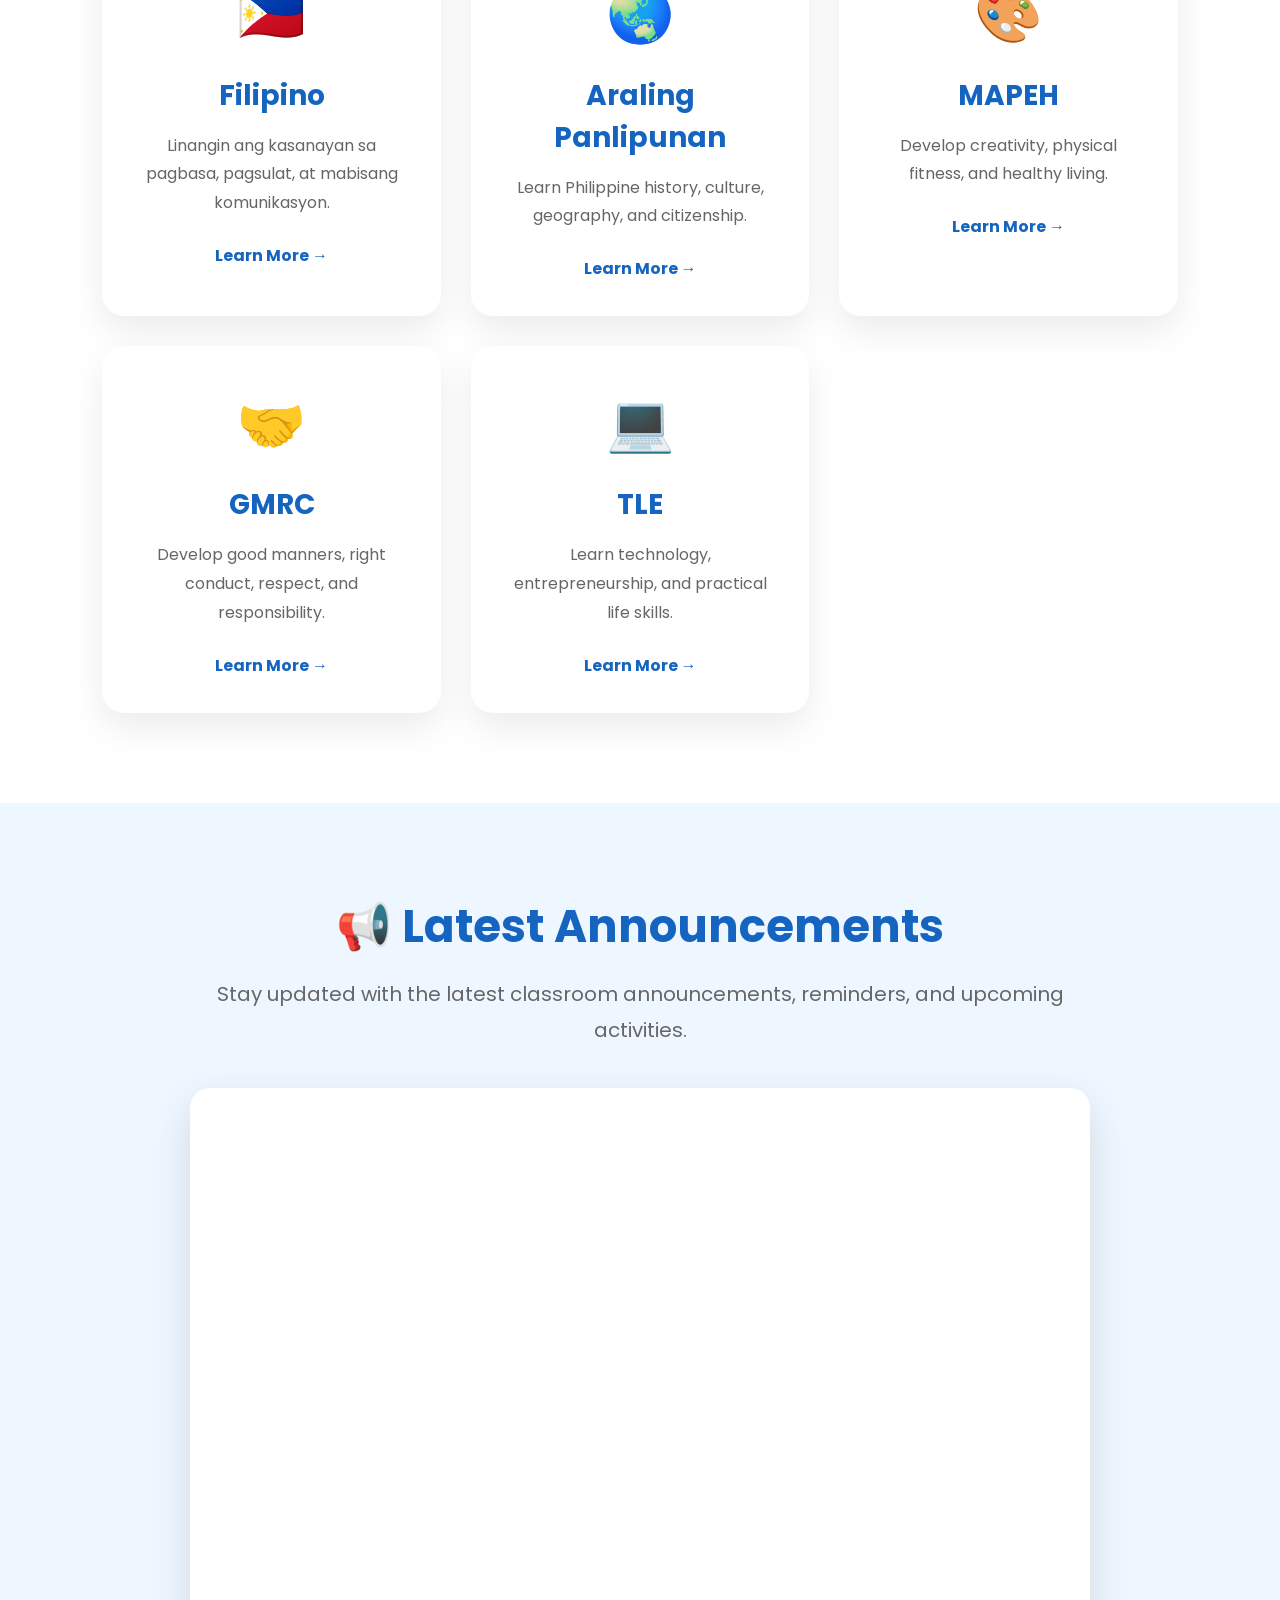
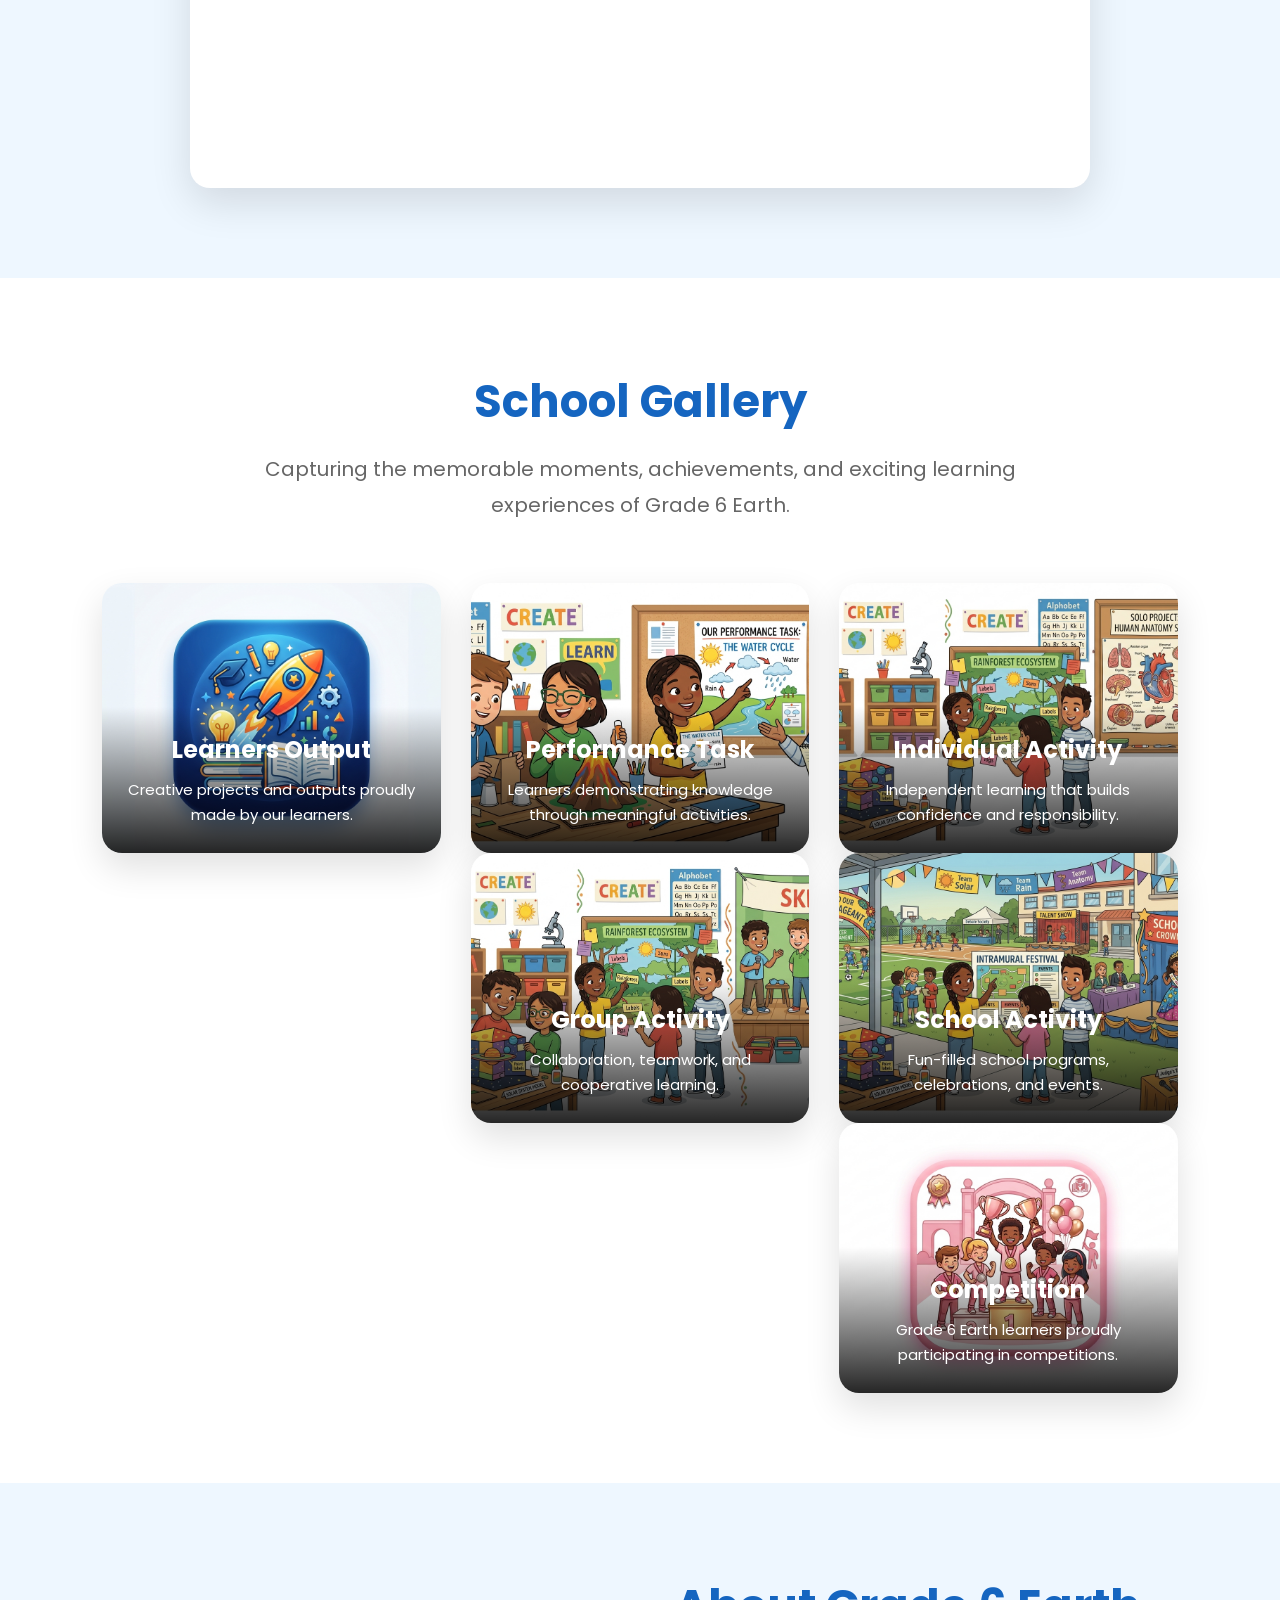
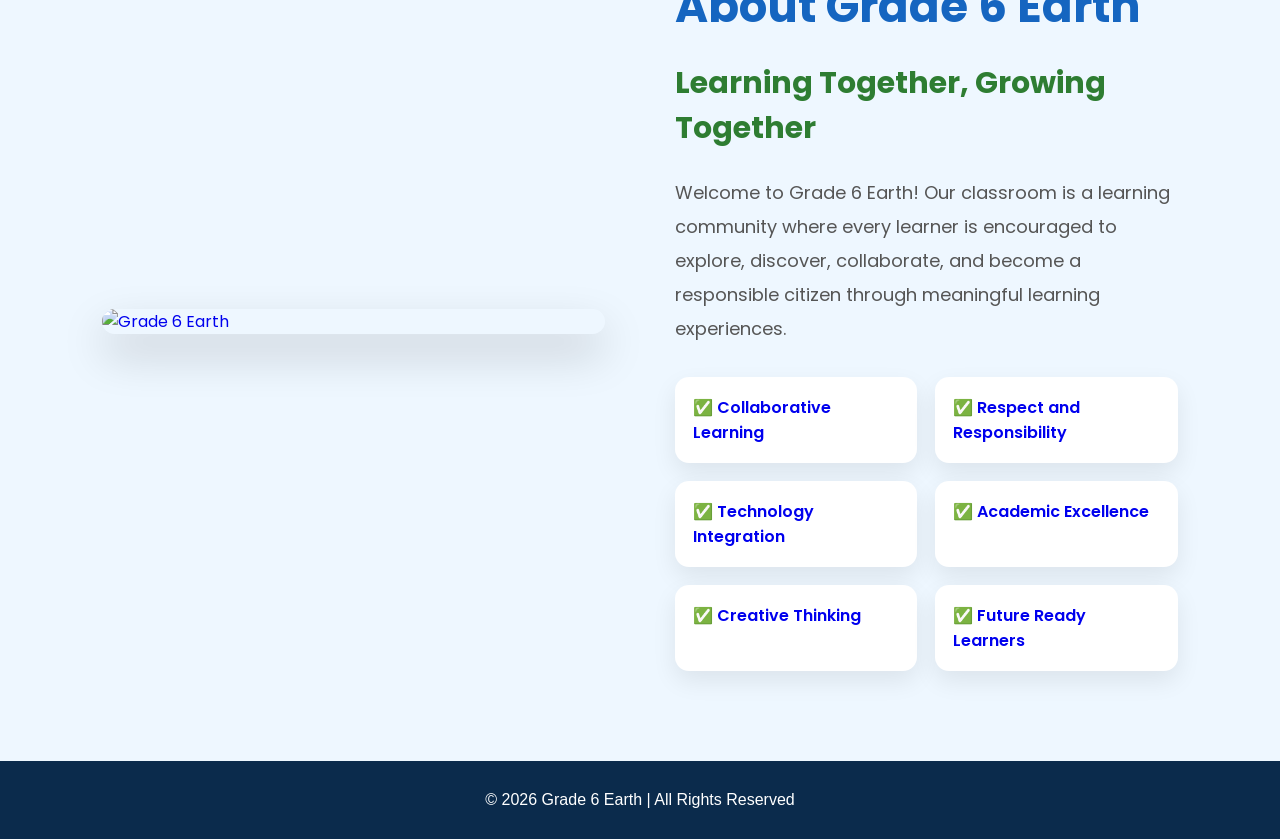
==== commit b5d2e853: "Update index.html" ====
--- a/index.html
+++ b/index.html
@@ -245,6 +245,10 @@
             and exciting learning experiences of Grade 6 Earth.
         </p>
 
+        <a href="https://www.canva.com/design/DAHR82KOzic/Ptr1gILfnAaXvPTnx7kwyA/view"
+   target="_blank"
+   class="gallery-link">
+            
         <div class="gallery-grid">
 
             <div class="gallery-card">
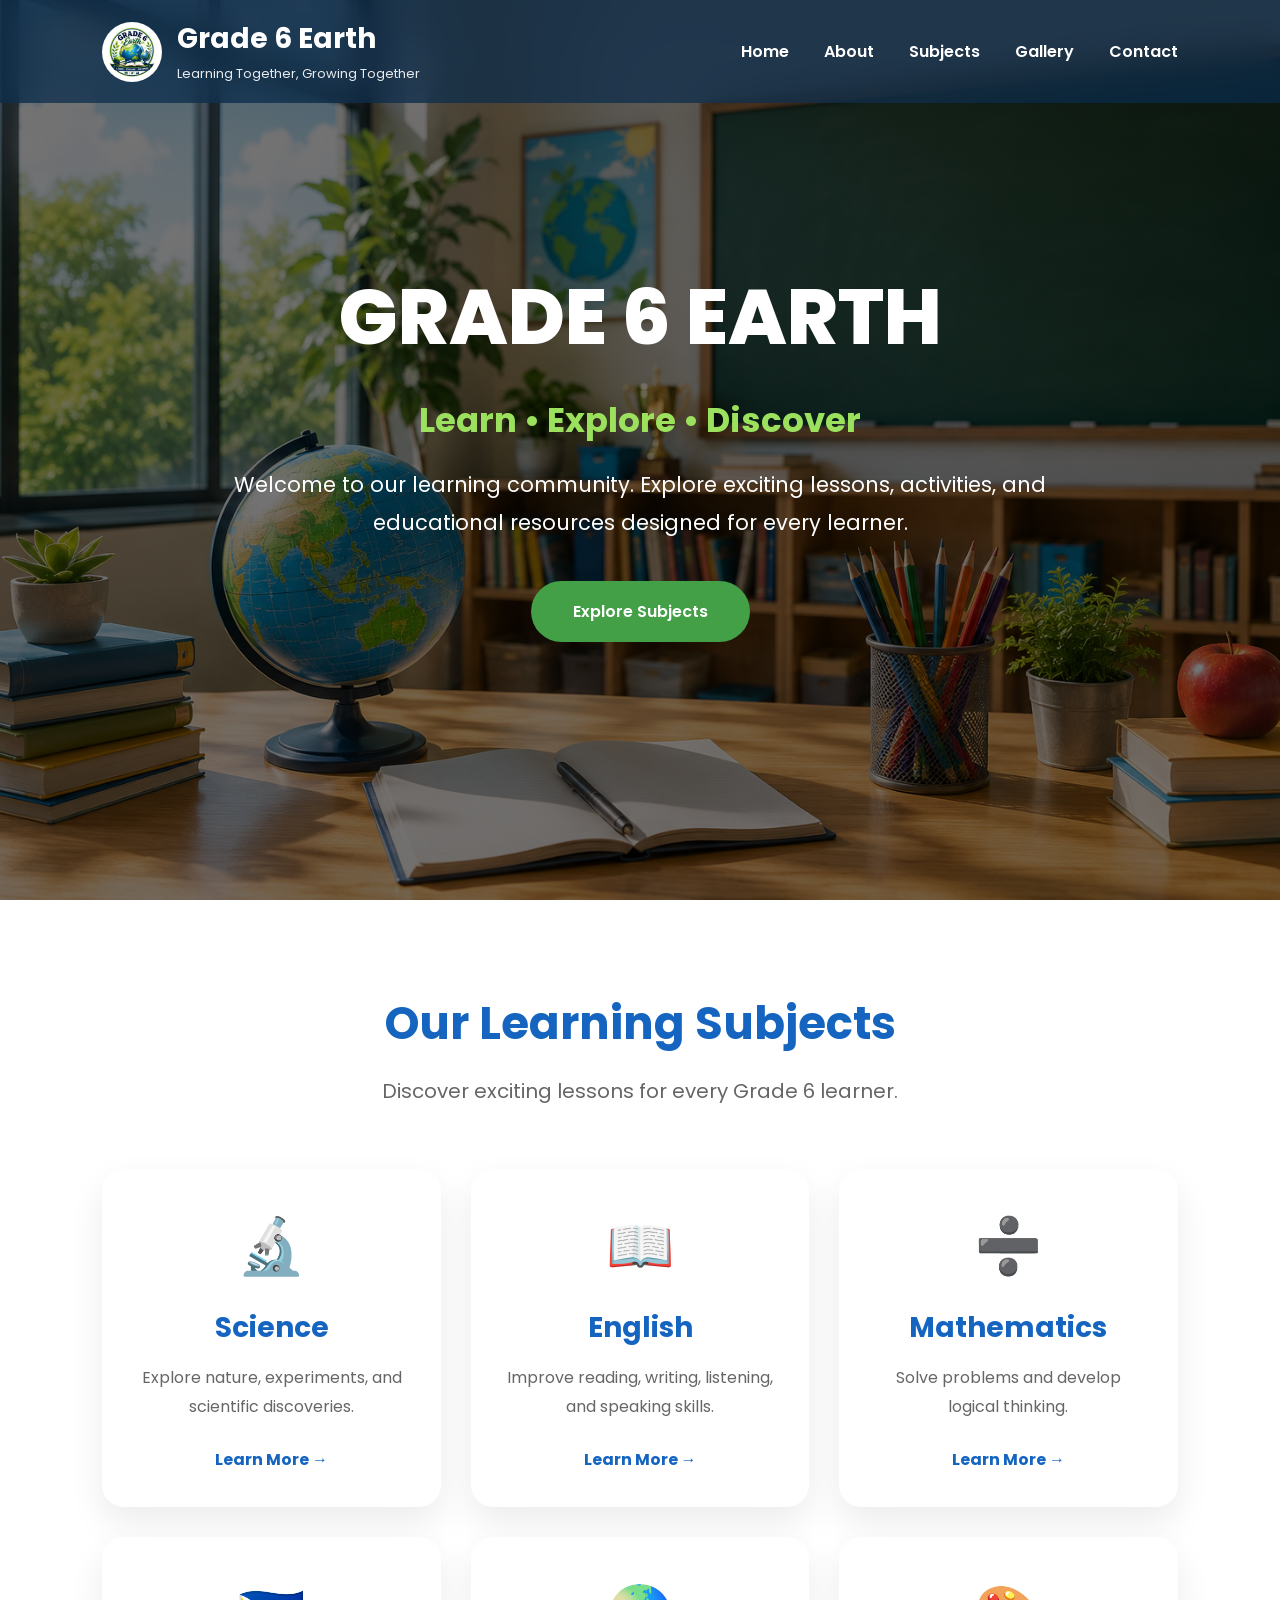
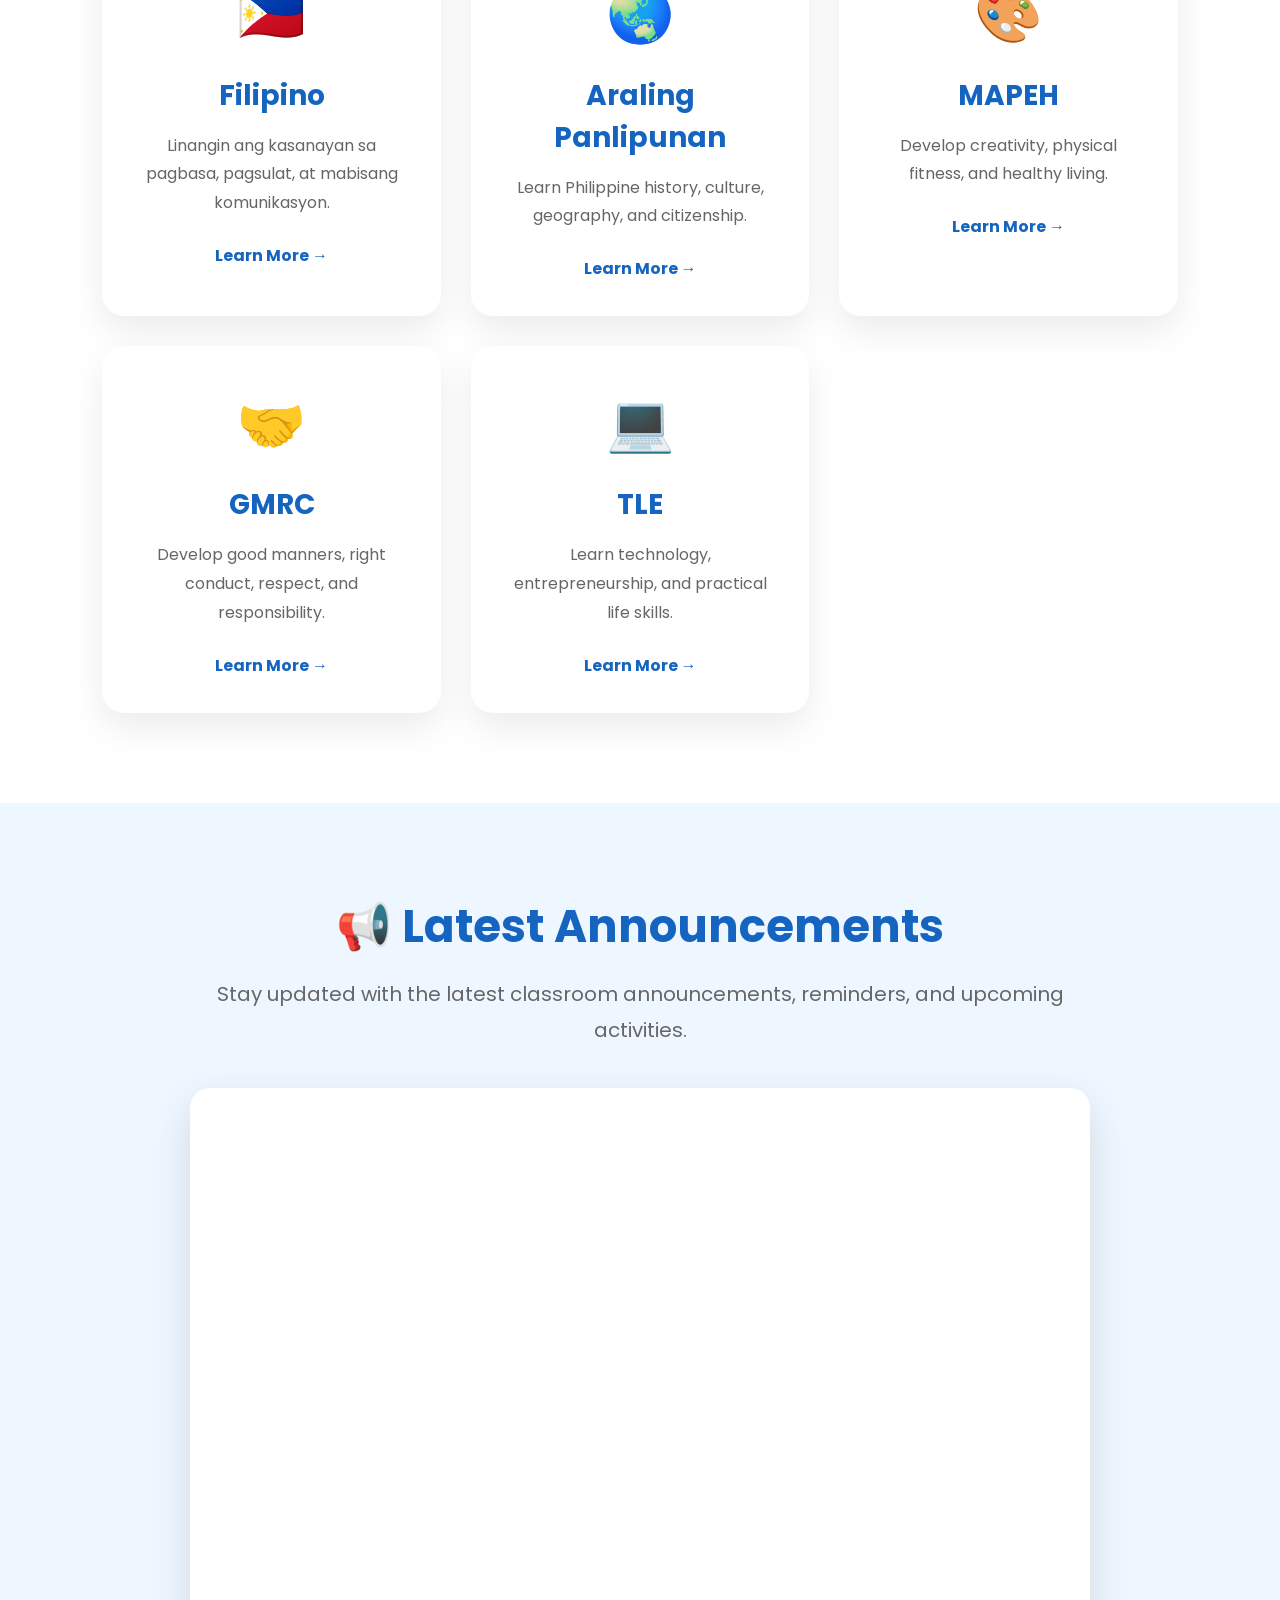
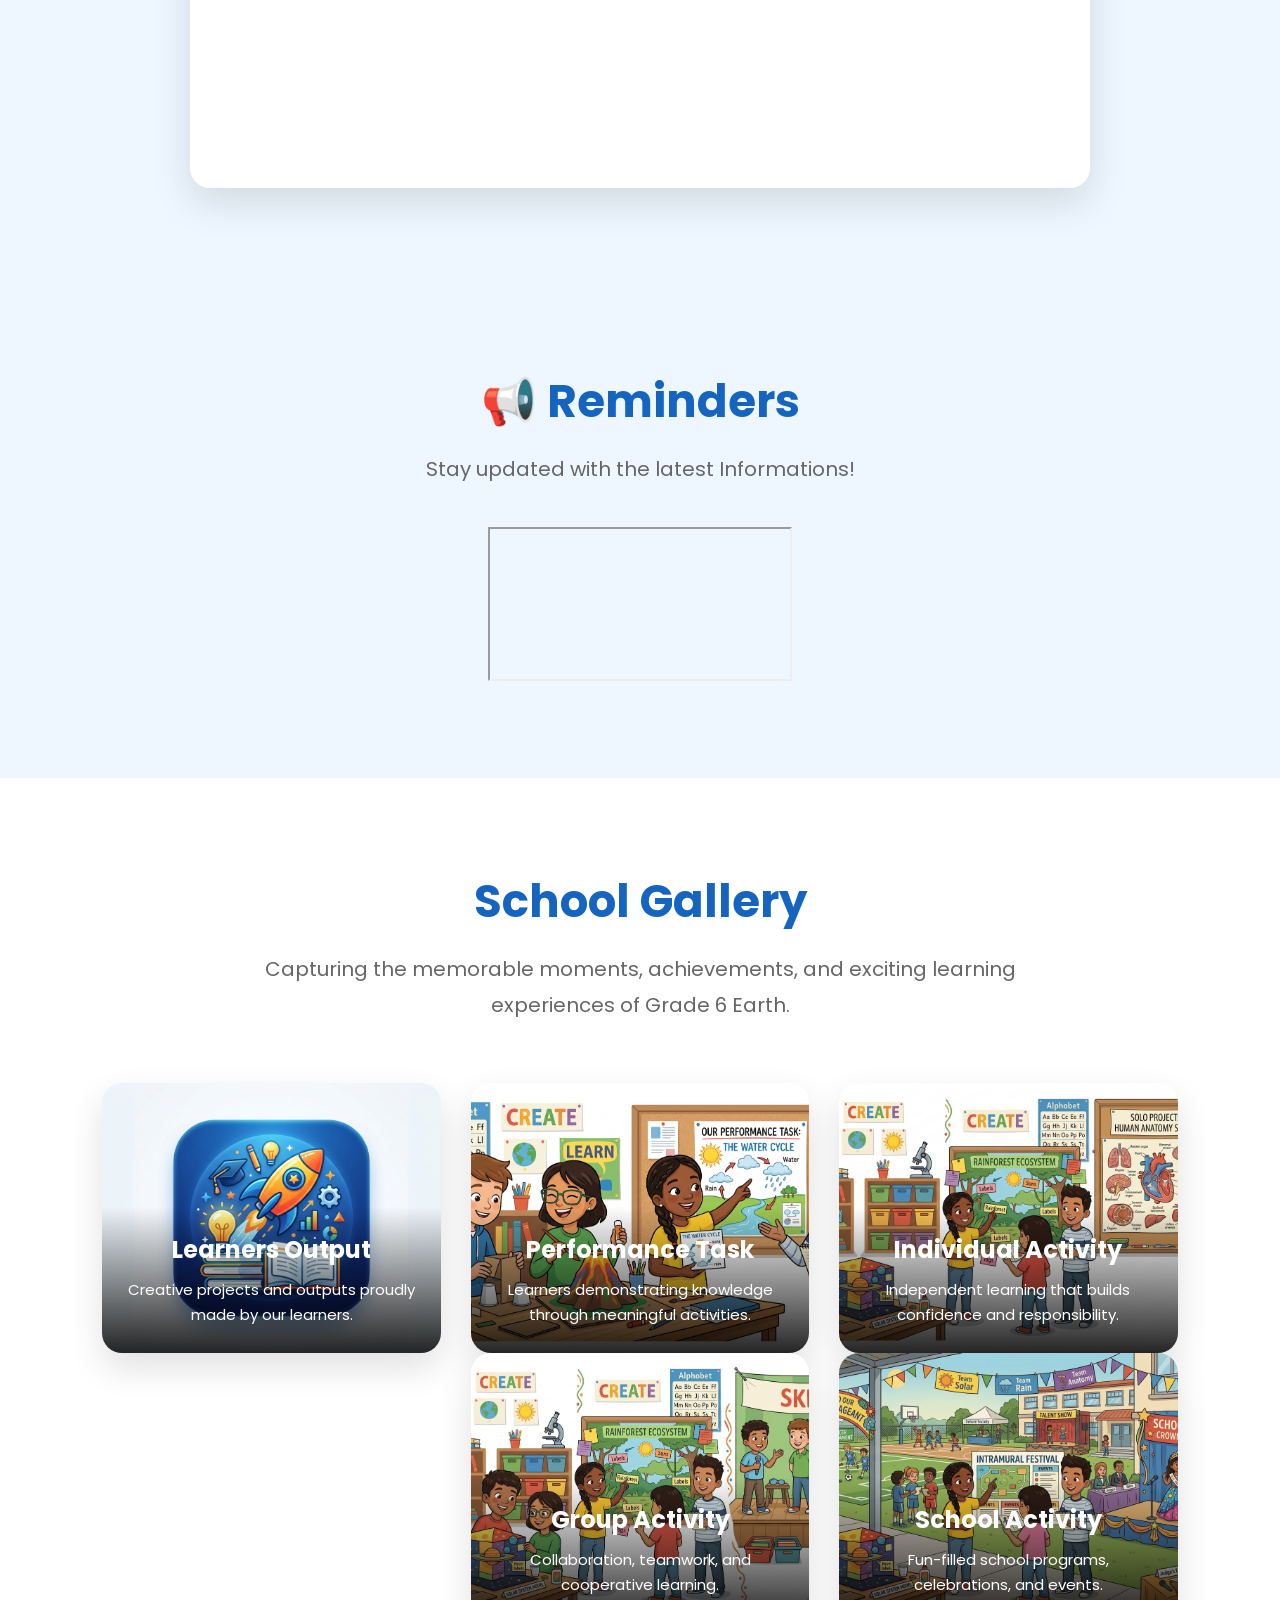
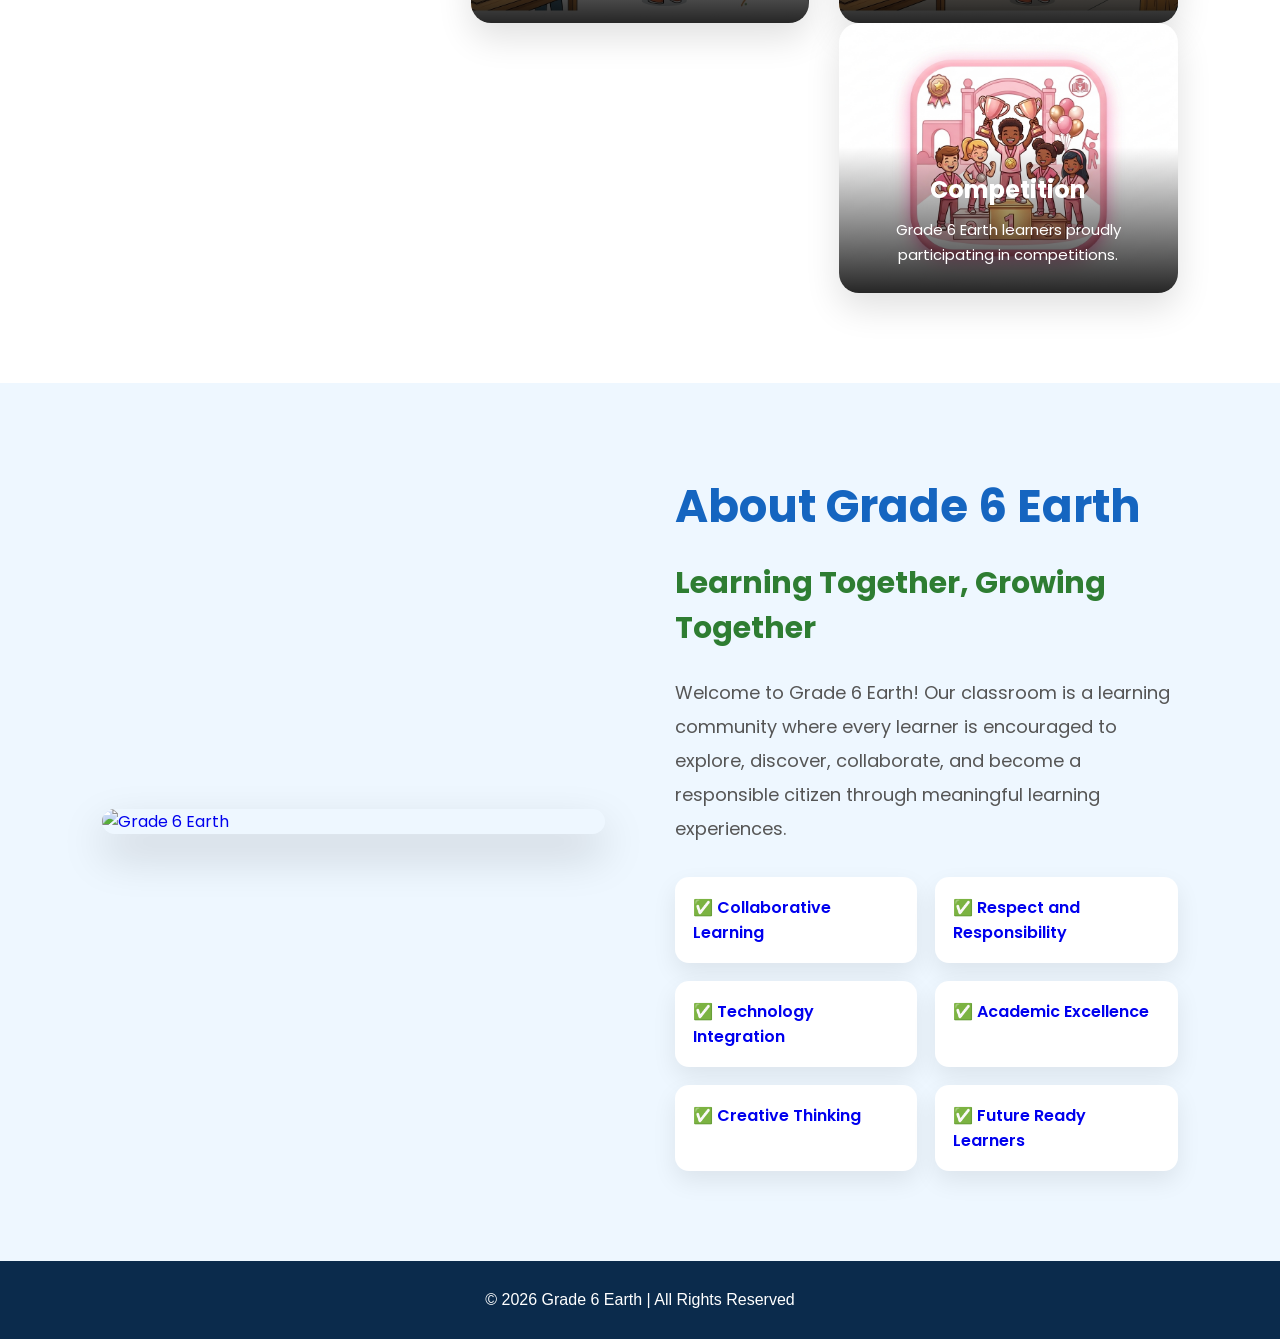
==== commit a65f2317: "Update index.html" ====
--- a/index.html
+++ b/index.html
@@ -234,6 +234,25 @@
 
     </section>
 
+     <section class="announcements">
+
+        <h2>📢 Reminders</h2>
+
+        <p>
+            Stay updated with the latest Informations!
+        </p>
+
+        <div class="Reminders-frame">
+
+            <iframe
+                loading="lazy"
+                src="https://www.canva.com/design/DAHSEeZ38UE/EayF30wWla2jJ62s6eXH6Q/view?embed"
+                allowfullscreen>
+            </iframe>
+
+        </div>
+
+    </section>
     <!-- ================= GALLERY ================= -->
 
     <section class="gallery" id="gallery">
